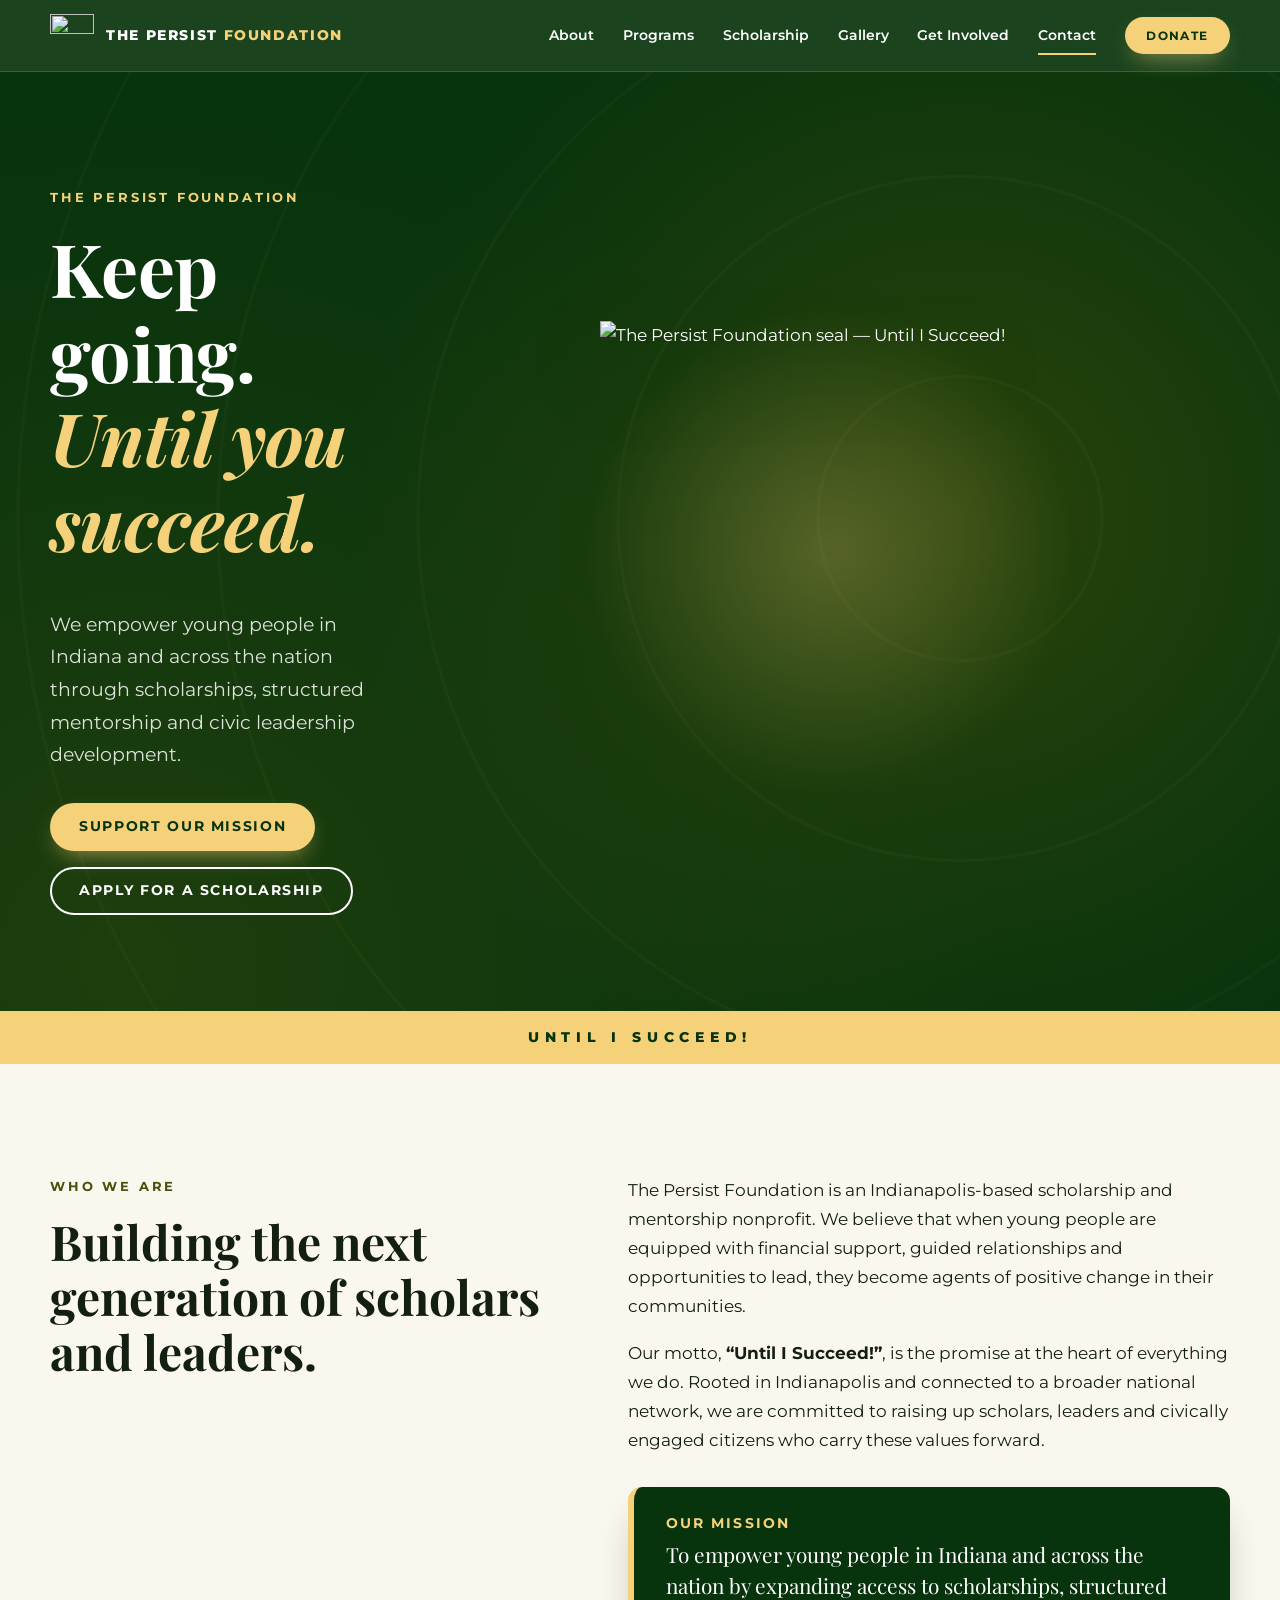
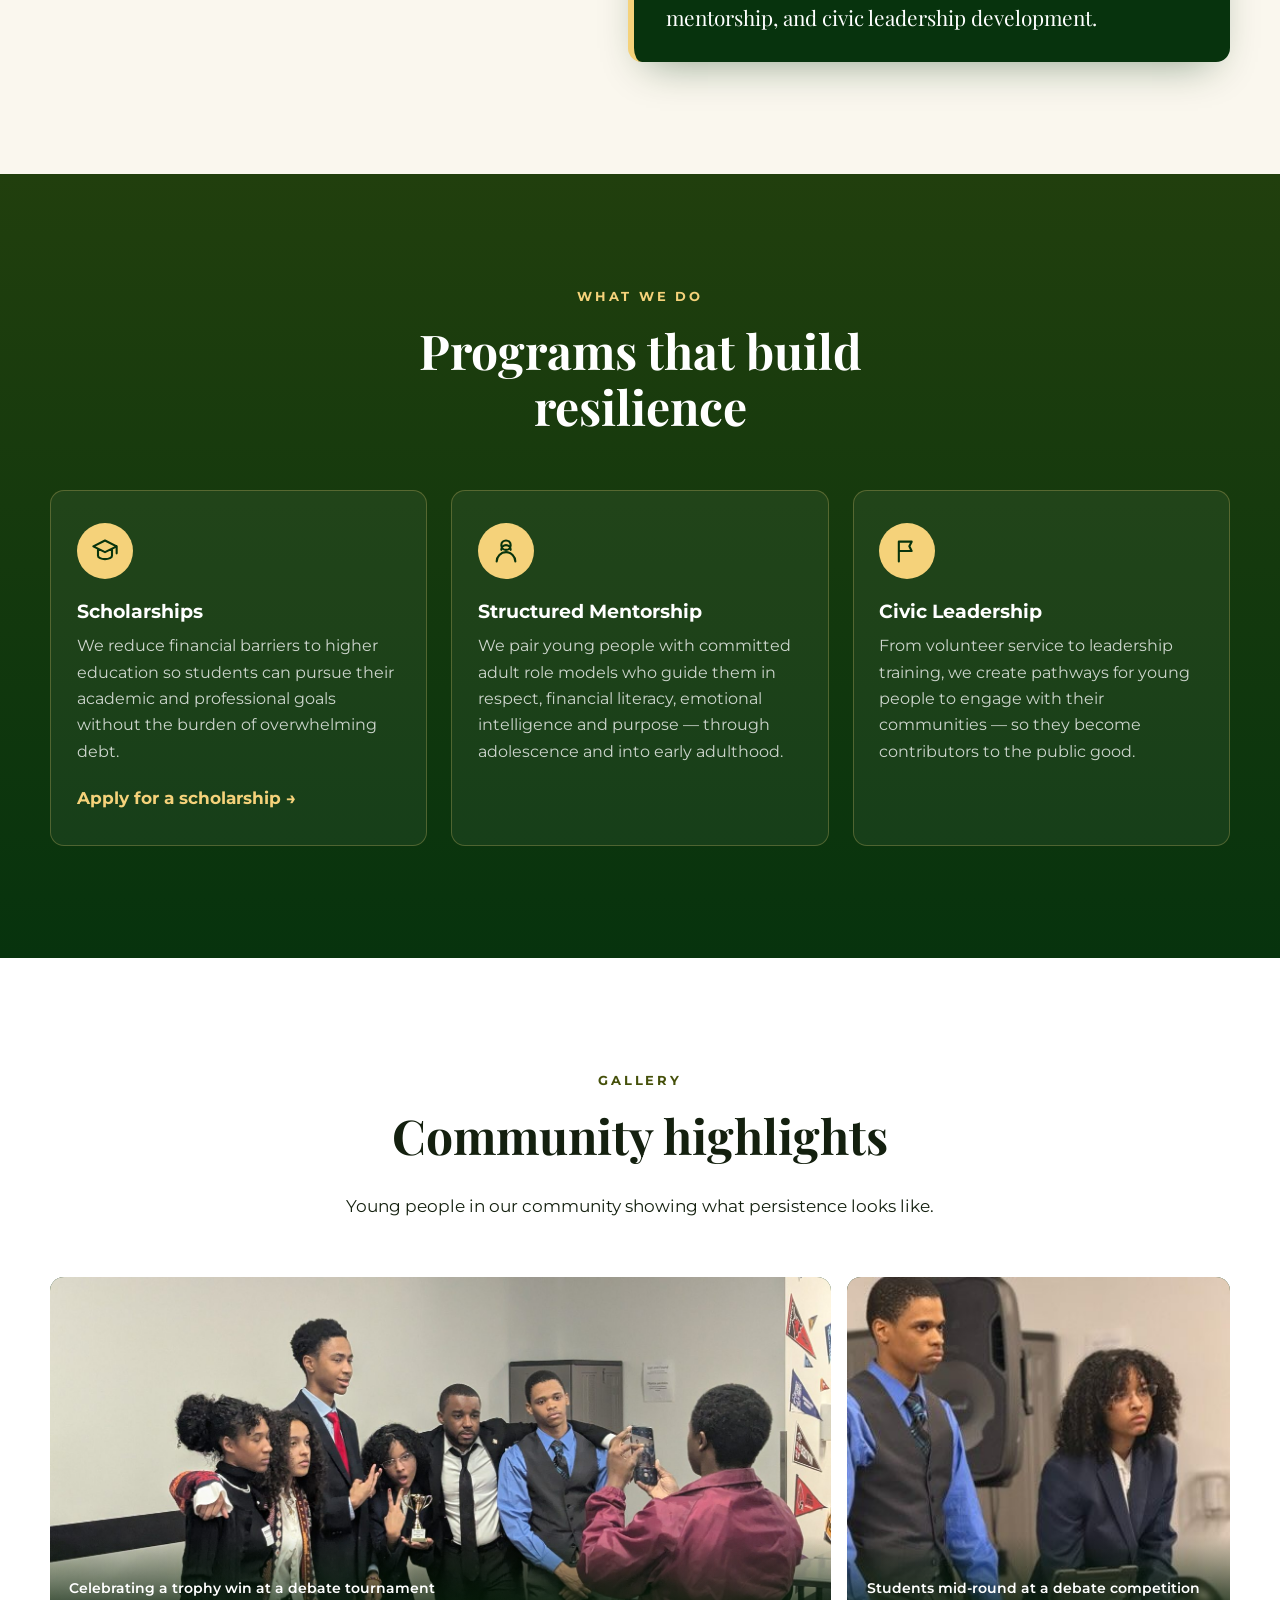
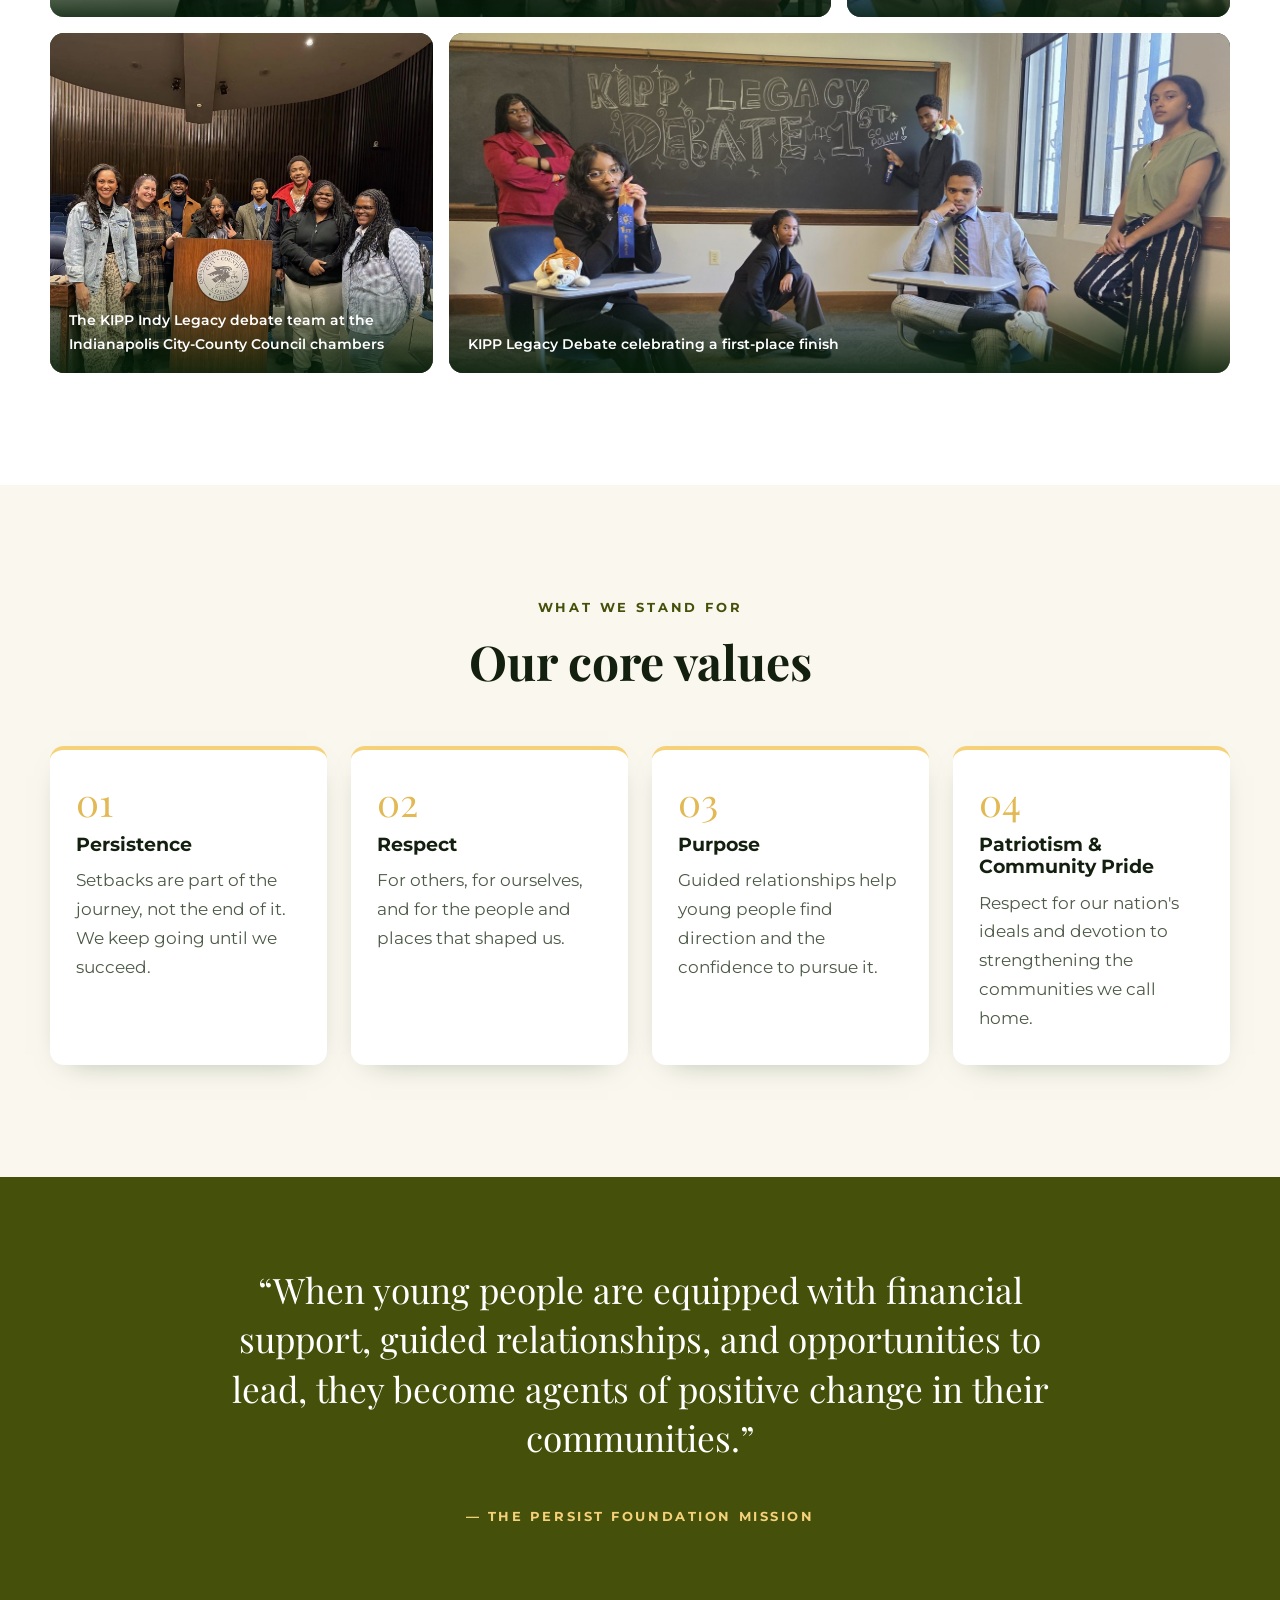
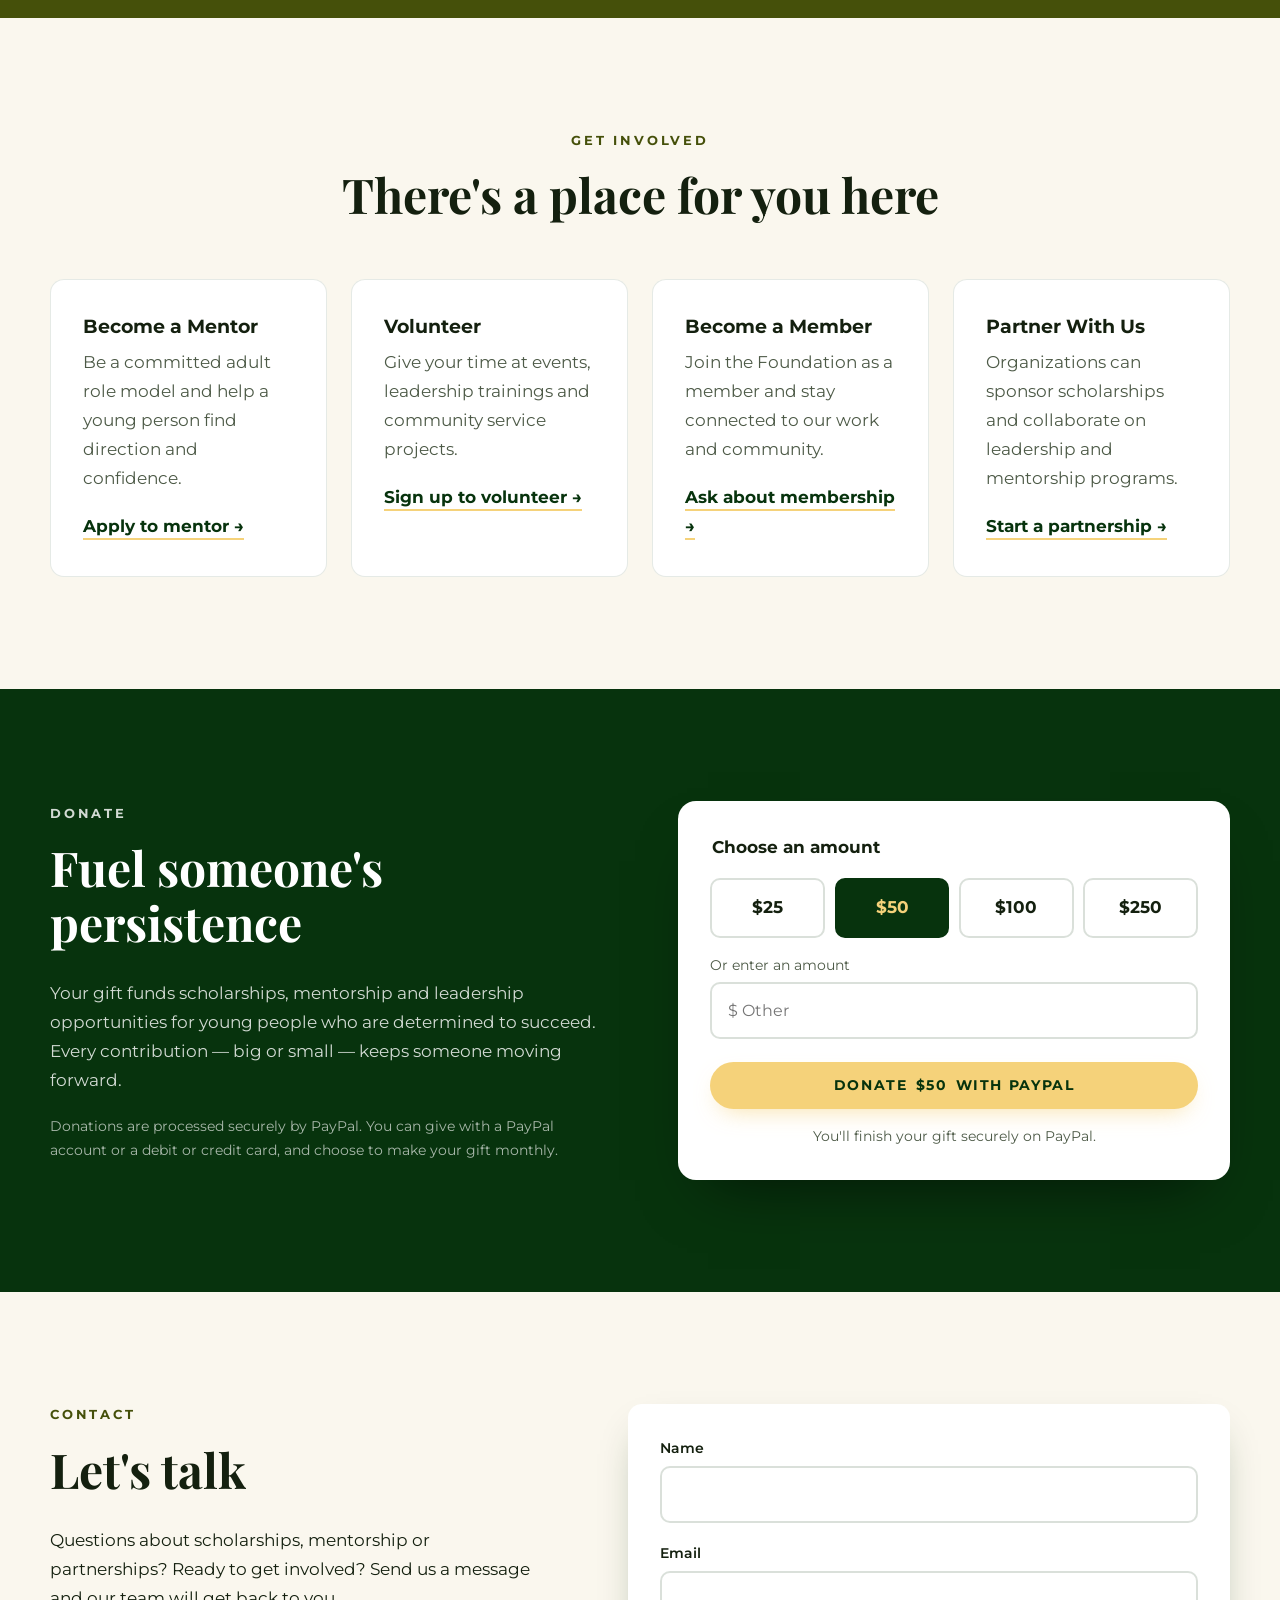
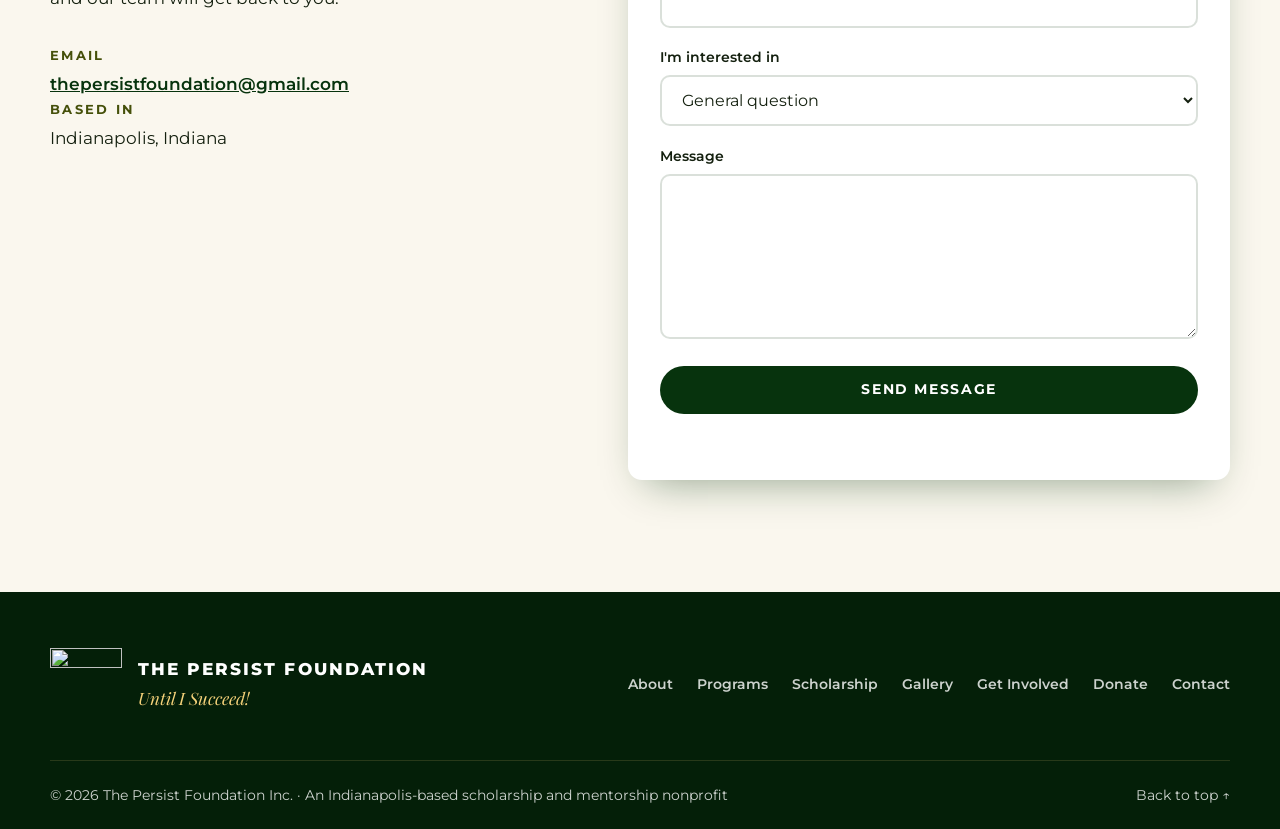
==== index.html @ cd16c0b4 "Add community photo gallery with lightbox Four debate team photos (resized, metadata stripped, Insta" ====
<!doctype html>
<html lang="en">
<head>
  <meta charset="utf-8">
  <meta name="viewport" content="width=device-width, initial-scale=1">
  <title>The Persist Foundation — Until I Succeed!</title>
  <meta name="description" content="The Persist Foundation is an Indianapolis-based nonprofit empowering young people in Indiana and across the nation through scholarships, structured mentorship and civic leadership development.">
  <meta name="theme-color" content="#07330d">

  <meta property="og:title" content="The Persist Foundation">
  <meta property="og:description" content="Until I Succeed! Scholarships, mentorship and civic leadership for young people in Indiana and across the nation.">
  <meta property="og:image" content="https://thepersistfoundation.github.io/assets/og-image.jpg">
  <meta property="og:url" content="https://thepersistfoundation.github.io/">
  <meta property="og:type" content="website">

  <link rel="icon" type="image/png" href="assets/favicon.png">
  <link rel="apple-touch-icon" href="assets/apple-touch-icon.png">

  <link rel="preconnect" href="https://fonts.googleapis.com">
  <link rel="preconnect" href="https://fonts.gstatic.com" crossorigin>
  <link href="https://fonts.googleapis.com/css2?family=Montserrat:wght@400;500;600;700;800&family=Playfair+Display:wght@600;700&display=swap" rel="stylesheet">
  <link rel="stylesheet" href="styles.css">
</head>
<body>
  <a class="skip-link" href="#main">Skip to content</a>

  <header class="site-header" id="top">
    <div class="container nav-wrap">
      <a class="brand" href="#top" aria-label="The Persist Foundation home">
        <img src="assets/tpf-seal.png" alt="" width="44" height="44">
        <span class="brand-text">The Persist <span>Foundation</span></span>
      </a>
      <button class="nav-toggle" aria-expanded="false" aria-controls="site-nav" aria-label="Open menu">
        <span></span><span></span><span></span>
      </button>
      <nav id="site-nav" class="site-nav" aria-label="Main">
        <a href="#about">About</a>
        <a href="#programs">Programs</a>
        <a href="scholarship.html">Scholarship</a>
        <a href="#gallery">Gallery</a>
        <a href="#involved">Get Involved</a>
        <a href="#contact">Contact</a>
        <a href="#donate" class="btn btn-gold btn-sm">Donate</a>
      </nav>
    </div>
  </header>

  <main id="main">
    <!-- HERO -->
    <section class="hero">
      <div class="hero-laurel" aria-hidden="true"></div>
      <div class="container hero-grid">
        <div class="hero-copy reveal">
          <p class="eyebrow">The Persist Foundation</p>
          <h1>Keep going.<br><em>Until you succeed.</em></h1>
          <p class="lead">We empower young people in Indiana and across the nation through scholarships, structured mentorship and civic leadership development.</p>
          <div class="hero-actions">
            <a href="#donate" class="btn btn-gold">Support Our Mission</a>
            <a href="scholarship.html" class="btn btn-outline">Apply for a Scholarship</a>
          </div>
        </div>
        <div class="hero-seal reveal">
          <img src="assets/tpf-seal.png" alt="The Persist Foundation seal — Until I Succeed!" width="800" height="800">
        </div>
      </div>
      <div class="motto-band">
        <p>Until I Succeed!</p>
      </div>
    </section>

    <!-- ABOUT -->
    <section id="about" class="section">
      <div class="container two-col">
        <div class="reveal">
          <p class="eyebrow dark">Who We Are</p>
          <h2>Building the next generation of scholars and leaders.</h2>
        </div>
        <div class="reveal">
          <p>The Persist Foundation is an Indianapolis-based scholarship and mentorship nonprofit. We believe that when young people are equipped with financial support, guided relationships and opportunities to lead, they become agents of positive change in their communities.</p>
          <p>Our motto, <strong>“Until I Succeed!”</strong>, is the promise at the heart of everything we do. Rooted in Indianapolis and connected to a broader national network, we are committed to raising up scholars, leaders and civically engaged citizens who carry these values forward.</p>
          <div class="mission-card">
            <h3>Our Mission</h3>
            <p>To empower young people in Indiana and across the nation by expanding access to scholarships, structured mentorship, and civic leadership development.</p>
          </div>
        </div>
      </div>
    </section>

    <!-- PROGRAMS -->
    <section id="programs" class="section section-green">
      <div class="container">
        <div class="section-head reveal">
          <p class="eyebrow">What We Do</p>
          <h2>Programs that build resilience</h2>
        </div>
        <div class="card-grid">
          <article class="card reveal">
            <div class="card-icon" aria-hidden="true">
              <svg viewBox="0 0 24 24"><path d="M2 8l10-5 10 5-10 5L2 8Zm4 2.5V16c0 1.7 2.7 3 6 3s6-1.3 6-3v-5.5M22 8v6"/></svg>
            </div>
            <h3>Scholarships</h3>
            <p>We reduce financial barriers to higher education so students can pursue their academic and professional goals without the burden of overwhelming debt.</p>
            <a href="scholarship.html" class="card-link">Apply for a scholarship →</a>
          </article>
          <article class="card reveal">
            <div class="card-icon" aria-hidden="true">
              <svg viewBox="0 0 24 24"><path d="M16 11a4 4 0 1 0-8 0M12 3a4 4 0 1 1 0 8 4 4 0 0 1 0-8Zm-8 18a8 8 0 0 1 16 0"/></svg>
            </div>
            <h3>Structured Mentorship</h3>
            <p>We pair young people with committed adult role models who guide them in respect, financial literacy, emotional intelligence and purpose — through adolescence and into early adulthood.</p>
          </article>
          <article class="card reveal">
            <div class="card-icon" aria-hidden="true">
              <svg viewBox="0 0 24 24"><path d="M5 21V4m0 0h11l-2 4 2 4H5"/></svg>
            </div>
            <h3>Civic Leadership</h3>
            <p>From volunteer service to leadership training, we create pathways for young people to engage with their communities — so they become contributors to the public good.</p>
          </article>
        </div>
      </div>
    </section>

    <!-- GALLERY -->
    <section id="gallery" class="section gallery-section">
      <div class="container">
        <div class="section-head reveal">
          <p class="eyebrow dark">Gallery</p>
          <h2>Community highlights</h2>
          <p>Young people in our community showing what persistence looks like.</p>
        </div>
        <div class="gallery">
          <figure class="g-item g-wide reveal">
            <button type="button" class="g-open" aria-label="Enlarge photo: Celebrating a trophy win at a debate tournament">
              <img src="assets/gallery/team-trophy.jpg" alt="Students in suits pose with a trophy while a classmate takes their photo" width="1600" height="901" loading="lazy">
            </button>
            <figcaption>Celebrating a trophy win at a debate tournament</figcaption>
          </figure>
          <figure class="g-item reveal">
            <button type="button" class="g-open" aria-label="Enlarge photo: Students mid-round at a debate competition">
              <img src="assets/gallery/debate-round.jpg" alt="Two students stand at a table with laptops, listening during a debate round" width="360" height="480" loading="lazy">
            </button>
            <figcaption>Students mid-round at a debate competition</figcaption>
          </figure>
          <figure class="g-item reveal">
            <button type="button" class="g-open" aria-label="Enlarge photo: The KIPP Indy Legacy debate team at the Indianapolis City-County Council chambers">
              <img src="assets/gallery/city-county-council.jpg" alt="Students and adults smile around the podium in the Indianapolis City-County Council chambers" width="1403" height="1600" loading="lazy">
            </button>
            <figcaption>The KIPP Indy Legacy debate team at the Indianapolis City-County Council chambers</figcaption>
          </figure>
          <figure class="g-item g-wide reveal">
            <button type="button" class="g-open" aria-label="Enlarge photo: KIPP Legacy Debate celebrating a first-place finish">
              <img src="assets/gallery/first-place.jpg" alt="Debate team members pose in a classroom with first-place ribbons in front of a chalkboard reading KIPP Legacy Debate 1st" width="1600" height="1200" loading="lazy">
            </button>
            <figcaption>KIPP Legacy Debate celebrating a first-place finish</figcaption>
          </figure>
        </div>
      </div>
    </section>

    <dialog class="lightbox" id="lightbox" aria-label="Photo viewer">
      <button type="button" class="lb-close" aria-label="Close">&times;</button>
      <button type="button" class="lb-nav lb-prev" aria-label="Previous photo">&#8249;</button>
      <figure>
        <img src="" alt="">
        <figcaption></figcaption>
      </figure>
      <button type="button" class="lb-nav lb-next" aria-label="Next photo">&#8250;</button>
    </dialog>

    <!-- VALUES -->
    <section id="values" class="section">
      <div class="container">
        <div class="section-head reveal">
          <p class="eyebrow dark">What We Stand For</p>
          <h2>Our core values</h2>
        </div>
        <ol class="values">
          <li class="reveal"><span class="num">01</span><h3>Persistence</h3><p>Setbacks are part of the journey, not the end of it. We keep going until we succeed.</p></li>
          <li class="reveal"><span class="num">02</span><h3>Respect</h3><p>For others, for ourselves, and for the people and places that shaped us.</p></li>
          <li class="reveal"><span class="num">03</span><h3>Purpose</h3><p>Guided relationships help young people find direction and the confidence to pursue it.</p></li>
          <li class="reveal"><span class="num">04</span><h3>Patriotism &amp; Community Pride</h3><p>Respect for our nation's ideals and devotion to strengthening the communities we call home.</p></li>
        </ol>
      </div>
    </section>

    <!-- QUOTE -->
    <section class="quote-band">
      <div class="container reveal">
        <blockquote>
          <p>“When young people are equipped with financial support, guided relationships, and opportunities to lead, they become agents of positive change in their communities.”</p>
          <cite>— The Persist Foundation Mission</cite>
        </blockquote>
      </div>
    </section>

    <!-- GET INVOLVED -->
    <section id="involved" class="section">
      <div class="container">
        <div class="section-head reveal">
          <p class="eyebrow dark">Get Involved</p>
          <h2>There's a place for you here</h2>
        </div>
        <div class="involve-grid">
          <div class="involve reveal">
            <h3>Become a Mentor</h3>
            <p>Be a committed adult role model and help a young person find direction and confidence.</p>
            <a href="#contact" data-interest="Mentoring" class="text-link">Apply to mentor →</a>
          </div>
          <div class="involve reveal">
            <h3>Volunteer</h3>
            <p>Give your time at events, leadership trainings and community service projects.</p>
            <a href="#contact" data-interest="Volunteering" class="text-link">Sign up to volunteer →</a>
          </div>
          <div class="involve reveal">
            <h3>Become a Member</h3>
            <p>Join the Foundation as a member and stay connected to our work and community.</p>
            <a href="#contact" data-interest="Membership" class="text-link">Ask about membership →</a>
          </div>
          <div class="involve reveal">
            <h3>Partner With Us</h3>
            <p>Organizations can sponsor scholarships and collaborate on leadership and mentorship programs.</p>
            <a href="#contact" data-interest="Partnership" class="text-link">Start a partnership →</a>
          </div>
        </div>
      </div>
    </section>

    <!-- DONATE -->
    <section id="donate" class="section donate">
      <div class="container donate-grid">
        <div class="reveal">
          <p class="eyebrow">Donate</p>
          <h2>Fuel someone's persistence</h2>
          <p>Your gift funds scholarships, mentorship and leadership opportunities for young people who are determined to succeed. Every contribution — big or small — keeps someone moving forward.</p>
          <p class="small">Donations are processed securely by PayPal. You can give with a PayPal account or a debit or credit card, and choose to make your gift monthly.</p>
        </div>
        <form class="donate-card reveal" id="donate-form" action="https://www.paypal.com/donate" method="post" target="_blank">
          <input type="hidden" name="business" value="thepersistfoundation@gmail.com">
          <input type="hidden" name="item_name" value="Donation to The Persist Foundation">
          <input type="hidden" name="currency_code" value="USD">
          <input type="hidden" name="no_recurring" value="0">
          <input type="hidden" name="amount" id="donate-amount" value="50">
          <fieldset>
            <legend>Choose an amount</legend>
            <div class="amounts">
              <label><input type="radio" name="preset" value="25"><span>$25</span></label>
              <label><input type="radio" name="preset" value="50" checked><span>$50</span></label>
              <label><input type="radio" name="preset" value="100"><span>$100</span></label>
              <label><input type="radio" name="preset" value="250"><span>$250</span></label>
            </div>
            <label class="custom-amount">
              <span>Or enter an amount</span>
              <input type="number" min="1" step="1" id="donate-other" placeholder="$ Other" inputmode="numeric">
            </label>
          </fieldset>
          <button type="submit" class="btn btn-gold btn-block">Donate <span id="donate-total">$50</span> with PayPal</button>
          <p class="form-note" id="donate-note" role="status">You'll finish your gift securely on PayPal.</p>
        </form>
      </div>
    </section>

    <!-- CONTACT -->
    <section id="contact" class="section">
      <div class="container two-col">
        <div class="reveal">
          <p class="eyebrow dark">Contact</p>
          <h2>Let's talk</h2>
          <p>Questions about scholarships, mentorship or partnerships? Ready to get involved? Send us a message and our team will get back to you.</p>
          <ul class="contact-list">
            <li><strong>Email</strong> <a href="mailto:thepersistfoundation@gmail.com">thepersistfoundation@gmail.com</a></li>
            <li><strong>Based in</strong> Indianapolis, Indiana</li>
          </ul>
        </div>
        <form class="contact-form reveal" id="contact-form" novalidate>
          <div class="field">
            <label for="name">Name</label>
            <input id="name" name="name" type="text" autocomplete="name" required>
          </div>
          <div class="field">
            <label for="email">Email</label>
            <input id="email" name="email" type="email" autocomplete="email" required>
          </div>
          <div class="field">
            <label for="interest">I'm interested in</label>
            <select id="interest" name="interest">
              <option>General question</option>
              <option>Scholarships</option>
              <option>Joining the mentorship program</option>
              <option>Mentoring</option>
              <option>Volunteering</option>
              <option>Membership</option>
              <option>Partnership</option>
            </select>
          </div>
          <div class="field">
            <label for="message">Message</label>
            <textarea id="message" name="message" rows="5" required></textarea>
          </div>
          <button type="submit" class="btn btn-green btn-block">Send Message</button>
          <p class="form-note" id="contact-note" role="status"></p>
        </form>
      </div>
    </section>
  </main>

  <footer class="site-footer">
    <div class="container footer-grid">
      <div class="footer-brand">
        <img src="assets/tpf-seal.png" alt="" width="72" height="72">
        <div>
          <p class="footer-name">The Persist Foundation</p>
          <p class="footer-motto">Until I Succeed!</p>
        </div>
      </div>
      <nav class="footer-nav" aria-label="Footer">
        <a href="#about">About</a>
        <a href="#programs">Programs</a>
        <a href="scholarship.html">Scholarship</a>
        <a href="#gallery">Gallery</a>
        <a href="#involved">Get Involved</a>
        <a href="#donate">Donate</a>
        <a href="#contact">Contact</a>
      </nav>
    </div>
    <div class="container footer-bottom">
      <p>&copy; <span id="year"></span> The Persist Foundation Inc. · An Indianapolis-based scholarship and mentorship nonprofit</p>
      <a href="#top">Back to top ↑</a>
    </div>
  </footer>

  <script src="script.js"></script>
</body>
</html>
---- styles.css ----
/* ==========================================================================
   The Persist Foundation — brand palette taken from the seal
   ========================================================================== */
:root {
  --green-900: #07330d;
  --green-800: #0c3f12;
  --green-700: #213f0d;
  --olive:     #45500a;
  --gold:      #f5d27a;
  --gold-600:  #e2b955;
  --white:     #ffffff;
  --cream:     #faf7ee;
  --silver:    #b8b8b8;
  --ink:       #14200f;
  --muted:     #4d5a47;

  --font-sans: "Montserrat", system-ui, -apple-system, "Segoe UI", sans-serif;
  --font-serif: "Playfair Display", Georgia, "Times New Roman", serif;

  --radius: 14px;
  --shadow: 0 18px 40px -18px rgba(7, 51, 13, .45);
  --header-h: 72px;
}

*, *::before, *::after { box-sizing: border-box; }

html { scroll-behavior: smooth; scroll-padding-top: var(--header-h); }

body {
  margin: 0;
  font-family: var(--font-sans);
  font-size: 1.0625rem;
  line-height: 1.7;
  color: var(--ink);
  background: var(--cream);
  -webkit-font-smoothing: antialiased;
}

img { max-width: 100%; height: auto; display: block; }
a { color: inherit; }

h1, h2, h3 { line-height: 1.15; margin: 0 0 .6em; }
h1, h2 { font-family: var(--font-serif); font-weight: 700; }
h1 { font-size: clamp(2.6rem, 6vw, 4.6rem); letter-spacing: -.01em; }
h2 { font-size: clamp(2rem, 4vw, 3rem); }
h3 { font-size: 1.2rem; font-weight: 700; }
p  { margin: 0 0 1.1em; }

.container { width: min(1180px, 100% - 2.5rem); margin-inline: auto; }

.skip-link {
  position: absolute; left: -999px; top: 0; z-index: 100;
  background: var(--gold); color: var(--green-900); padding: .6rem 1rem; font-weight: 700;
}
.skip-link:focus { left: 1rem; top: 1rem; }

:focus-visible { outline: 3px solid var(--gold); outline-offset: 3px; }

.eyebrow {
  font-size: .8rem; font-weight: 700; letter-spacing: .22em; text-transform: uppercase;
  color: var(--gold); margin-bottom: 1rem;
}
.eyebrow.dark { color: var(--olive); }

/* Buttons ---------------------------------------------------------------- */
.btn {
  display: inline-flex; align-items: center; justify-content: center; gap: .5rem;
  padding: .95rem 1.7rem; border-radius: 999px; border: 2px solid transparent;
  font: 700 .85rem/1 var(--font-sans); letter-spacing: .12em; text-transform: uppercase;
  text-decoration: none; cursor: pointer;
  transition: transform .2s ease, background-color .2s ease, color .2s ease, box-shadow .2s ease;
}
.btn:hover { transform: translateY(-2px); }
.btn-gold    { background: var(--gold); color: var(--green-900); box-shadow: 0 10px 24px -10px rgba(245, 210, 122, .7); }
.btn-gold:hover { background: var(--white); }
.btn-outline { border-color: var(--white); color: var(--white); }
.btn-outline:hover { background: var(--white); color: var(--green-900); }
.btn-green   { background: var(--green-900); color: var(--white); }
.btn-green:hover { background: var(--green-700); }
.btn-sm { padding: .65rem 1.2rem; font-size: .75rem; }
.btn-block { width: 100%; }

.text-link {
  font-weight: 700; color: var(--green-900); text-decoration: none;
  border-bottom: 2px solid var(--gold); padding-bottom: 2px;
}
.text-link:hover { color: var(--olive); }

/* Header ----------------------------------------------------------------- */
.site-header {
  position: sticky; top: 0; z-index: 50; height: var(--header-h);
  background: rgba(7, 51, 13, .92);
  backdrop-filter: blur(10px); -webkit-backdrop-filter: blur(10px);
  border-bottom: 1px solid rgba(245, 210, 122, .18);
}
.nav-wrap { height: 100%; display: flex; align-items: center; justify-content: space-between; }

.brand { display: flex; align-items: center; gap: .75rem; text-decoration: none; color: var(--white); }
.brand-text { font-weight: 800; letter-spacing: .12em; text-transform: uppercase; font-size: .85rem; }
.brand-text span { color: var(--gold); }

.site-nav { display: flex; align-items: center; gap: 1.8rem; }
.site-nav a:not(.btn) {
  color: var(--white); text-decoration: none; font-weight: 600; font-size: .9rem;
  position: relative; padding: .3rem 0;
}
.site-nav a:not(.btn)::after {
  content: ""; position: absolute; left: 0; bottom: -2px; height: 2px; width: 100%;
  background: var(--gold); transform: scaleX(0); transform-origin: left; transition: transform .25s ease;
}
.site-nav a:not(.btn):hover::after,
.site-nav a.active::after { transform: scaleX(1); }

.nav-toggle {
  display: none; background: none; border: 0; padding: .5rem; cursor: pointer;
  flex-direction: column; gap: 5px;
}
.nav-toggle span { display: block; width: 26px; height: 2px; background: var(--white); transition: transform .25s, opacity .25s; }
.nav-toggle[aria-expanded="true"] span:nth-child(1) { transform: translateY(7px) rotate(45deg); }
.nav-toggle[aria-expanded="true"] span:nth-child(2) { opacity: 0; }
.nav-toggle[aria-expanded="true"] span:nth-child(3) { transform: translateY(-7px) rotate(-45deg); }

/* Hero ------------------------------------------------------------------- */
.hero {
  position: relative; overflow: hidden; color: var(--white);
  background:
    radial-gradient(circle at 75% 45%, rgba(69, 80, 10, .55), transparent 55%),
    radial-gradient(circle at 10% 90%, rgba(33, 63, 13, .9), transparent 60%),
    var(--green-900);
}
.hero-laurel {
  position: absolute; inset: 0; pointer-events: none; opacity: .5;
  background:
    repeating-radial-gradient(circle at 75% 45%, transparent 0 140px, rgba(245, 210, 122, .06) 141px 143px, transparent 144px 200px);
}
.hero-grid {
  position: relative; display: grid; grid-template-columns: 1.1fr .9fr; gap: 3rem; align-items: center;
  padding-block: clamp(4rem, 9vw, 7.5rem) clamp(4rem, 8vw, 6rem);
}
.hero h1 em { font-style: italic; color: var(--gold); }
.lead { font-size: 1.2rem; max-width: 34rem; color: rgba(255, 255, 255, .85); }
.hero-actions { display: flex; flex-wrap: wrap; gap: 1rem; margin-top: 2rem; }

.hero-seal { justify-self: center; position: relative; width: min(100%, 460px); }
.hero-seal::before {
  content: ""; position: absolute; inset: -8%; border-radius: 50%;
  background: radial-gradient(circle, rgba(245, 210, 122, .25), transparent 65%);
  filter: blur(10px);
}
.hero-seal img { position: relative; filter: drop-shadow(0 30px 50px rgba(0, 0, 0, .45)); animation: float 7s ease-in-out infinite; }

@keyframes float { 0%, 100% { transform: translateY(0); } 50% { transform: translateY(-12px); } }

.motto-band {
  position: relative; background: var(--gold); color: var(--green-900); text-align: center;
  padding: .9rem 1rem;
}
.motto-band p {
  margin: 0; font-weight: 800; letter-spacing: .4em; text-transform: uppercase; font-size: .9rem;
}

/* Sections --------------------------------------------------------------- */
.section { padding-block: clamp(4.5rem, 9vw, 7rem); }
.section-head { text-align: center; max-width: 40rem; margin: 0 auto 3.5rem; }

.two-col { display: grid; grid-template-columns: 1fr 1.2fr; gap: clamp(2rem, 6vw, 5rem); align-items: start; }

.mission-card {
  margin-top: 2rem; padding: 1.8rem 2rem; border-radius: var(--radius);
  background: var(--green-900); color: var(--white);
  border-left: 6px solid var(--gold); box-shadow: var(--shadow);
}
.mission-card h3 { color: var(--gold); text-transform: uppercase; letter-spacing: .15em; font-size: .85rem; }
.mission-card p { margin: 0; font-family: var(--font-serif); font-size: 1.3rem; line-height: 1.5; }

.section-green {
  background: linear-gradient(180deg, var(--green-700), var(--green-900));
  color: var(--white);
}

.card-grid { display: grid; grid-template-columns: repeat(3, 1fr); gap: 1.5rem; }
.card {
  padding: 2rem 1.6rem; border-radius: var(--radius);
  background: rgba(255, 255, 255, .05); border: 1px solid rgba(245, 210, 122, .25);
  transition: transform .25s ease, background-color .25s ease, border-color .25s ease;
}
.card:hover { transform: translateY(-6px); background: rgba(255, 255, 255, .09); border-color: var(--gold); }
.card p { color: rgba(255, 255, 255, .78); margin: 0; font-size: .97rem; }
.card-icon {
  width: 56px; height: 56px; border-radius: 50%; display: grid; place-items: center;
  background: var(--gold); margin-bottom: 1.3rem;
}
.card-icon svg { width: 28px; height: 28px; fill: none; stroke: var(--green-900); stroke-width: 1.8; stroke-linecap: round; stroke-linejoin: round; }

.values { list-style: none; padding: 0; margin: 0; display: grid; grid-template-columns: repeat(4, 1fr); gap: 1.5rem; }
.values li {
  background: var(--white); padding: 2rem 1.6rem; border-radius: var(--radius);
  box-shadow: 0 10px 30px -20px rgba(7, 51, 13, .5); border-top: 4px solid var(--gold);
}
.values .num { font-family: var(--font-serif); font-size: 2.4rem; color: var(--gold-600); display: block; line-height: 1; margin-bottom: .8rem; }
.values p { color: var(--muted); margin: 0; }

.quote-band {
  background: var(--olive); color: var(--white); text-align: center;
  padding-block: clamp(3.5rem, 7vw, 5.5rem);
}
.quote-band blockquote { margin: 0 auto; max-width: 52rem; }
.quote-band p { font-family: var(--font-serif); font-size: clamp(1.5rem, 3vw, 2.2rem); line-height: 1.4; }
.quote-band cite { font-style: normal; letter-spacing: .2em; text-transform: uppercase; font-size: .8rem; color: var(--gold); font-weight: 700; }

.involve-grid { display: grid; grid-template-columns: repeat(4, 1fr); gap: 1.5rem; }
.involve {
  padding: 2.2rem 2rem; border-radius: var(--radius); background: var(--white);
  border: 1px solid rgba(7, 51, 13, .1);
  transition: box-shadow .25s ease, transform .25s ease;
}
.involve:hover { box-shadow: var(--shadow); transform: translateY(-4px); }
.involve p { color: var(--muted); }

/* Donate ----------------------------------------------------------------- */
.donate { background: var(--green-900); color: var(--white); position: relative; overflow: hidden; }
.donate::after {
  content: ""; position: absolute; right: -180px; top: 50%; translate: 0 -50%;
  width: 520px; height: 520px; background: url("assets/tpf-seal.png") center / contain no-repeat;
  opacity: .06; pointer-events: none;
}
.donate-grid { position: relative; z-index: 1; display: grid; grid-template-columns: 1fr 1fr; gap: clamp(2rem, 6vw, 5rem); align-items: center; }
.donate-grid > div p { color: rgba(255, 255, 255, .82); }
.donate-grid > div p.small { font-size: .9rem; color: rgba(255, 255, 255, .65); }

.donate-card {
  background: var(--white); color: var(--ink); border-radius: calc(var(--radius) + 4px);
  padding: 2rem; box-shadow: 0 30px 60px -30px rgba(0, 0, 0, .6);
}
.donate-card fieldset { border: 0; padding: 0; margin: 0 0 1.4rem; }
.donate-card legend { font-weight: 700; margin-bottom: 1rem; }
.amounts { display: grid; grid-template-columns: repeat(4, 1fr); gap: .6rem; }
.amounts label { cursor: pointer; }
.amounts input { position: absolute; opacity: 0; pointer-events: none; }
.amounts span {
  display: block; text-align: center; padding: .85rem 0; border-radius: 10px;
  border: 2px solid rgba(7, 51, 13, .15); font-weight: 700; transition: all .2s ease;
}
.amounts input:checked + span { background: var(--green-900); color: var(--gold); border-color: var(--green-900); }
.amounts input:focus-visible + span { outline: 3px solid var(--gold); outline-offset: 2px; }
.custom-amount { display: block; margin-top: 1rem; }
.custom-amount span { display: block; font-size: .85rem; color: var(--muted); margin-bottom: .35rem; }

/* Forms ------------------------------------------------------------------ */
input[type="text"], input[type="email"], input[type="number"], select, textarea {
  width: 100%; font: inherit; font-size: 1rem; color: var(--ink);
  padding: .8rem 1rem; border-radius: 10px; border: 2px solid rgba(7, 51, 13, .15); background: var(--white);
  transition: border-color .2s ease;
}
input:focus, select:focus, textarea:focus { outline: none; border-color: var(--gold-600); }
textarea { resize: vertical; }

.contact-form { background: var(--white); padding: 2rem; border-radius: var(--radius); box-shadow: var(--shadow); }
.field { margin-bottom: 1.1rem; }
.field label { display: block; font-weight: 600; font-size: .9rem; margin-bottom: .35rem; }
.field.invalid input, .field.invalid textarea { border-color: #b3261e; }

.form-note { font-size: .9rem; margin: .9rem 0 0; color: var(--muted); text-align: center; min-height: 1.4em; }
.form-note.success { color: var(--green-700); font-weight: 600; }
.form-note.error { color: #b3261e; }

.contact-list { list-style: none; padding: 0; margin: 2rem 0 0; }
.contact-list li { display: flex; flex-direction: column; gap: .2rem; }
.contact-list strong { font-size: .8rem; letter-spacing: .18em; text-transform: uppercase; color: var(--olive); }
.contact-list a { font-weight: 600; color: var(--green-900); word-break: break-word; }

/* Gallery ---------------------------------------------------------------- */
.gallery-section { background: var(--white); }
.gallery { display: grid; grid-template-columns: repeat(3, 1fr); grid-auto-rows: 340px; gap: 1rem; }
.g-item { margin: 0; position: relative; border-radius: var(--radius); overflow: hidden; background: var(--green-900); }
.g-wide { grid-column: span 2; }
.g-open { display: block; width: 100%; height: 100%; padding: 0; border: 0; cursor: zoom-in; background: none; }
.g-open img { width: 100%; height: 100%; object-fit: cover; object-position: center 30%; transition: transform .5s ease; }
.g-item:hover img { transform: scale(1.04); }
.g-item figcaption {
  position: absolute; left: 0; right: 0; bottom: 0; pointer-events: none;
  padding: 2.5rem 1.2rem 1rem; color: var(--white); font-size: .9rem; font-weight: 600;
  background: linear-gradient(transparent, rgba(4, 31, 8, .85));
}

.lightbox {
  border: 0; padding: 0; max-width: 100vw; max-height: 100vh; width: 100vw; height: 100vh;
  background: rgba(4, 20, 6, .94); color: var(--white);
}
.lightbox[open] { display: flex; align-items: center; justify-content: center; }
.lightbox::backdrop { background: rgba(0, 0, 0, .6); }
.lightbox figure { margin: 0; max-width: min(1200px, 100vw - 8rem); text-align: center; }
.lightbox img { max-width: 100%; max-height: calc(100vh - 8rem); margin: 0 auto; border-radius: 8px; }
.lightbox figcaption { margin-top: .9rem; font-weight: 600; }
.lb-close, .lb-nav {
  position: absolute; border: 0; cursor: pointer; color: var(--white); background: rgba(255, 255, 255, .1);
  border-radius: 50%; width: 3rem; height: 3rem; font-size: 2rem; line-height: 1; display: grid; place-items: center;
}
.lb-close:hover, .lb-nav:hover { background: var(--gold); color: var(--green-900); }
.lb-close { top: 1rem; right: 1rem; }
.lb-prev { left: 1rem; top: 50%; translate: 0 -50%; }
.lb-next { right: 1rem; top: 50%; translate: 0 -50%; }

/* Scholarship page ------------------------------------------------------ */
.page-hero {
  color: var(--white); padding-block: clamp(3.5rem, 8vw, 6rem);
  background:
    radial-gradient(circle at 85% 30%, rgba(69, 80, 10, .55), transparent 55%),
    var(--green-900);
  border-bottom: 6px solid var(--gold);
}
.page-hero h1 { font-size: clamp(2.2rem, 5vw, 3.6rem); max-width: 22ch; }
.page-hero.thanks { text-align: center; min-height: 60vh; display: grid; align-items: center; }
.page-hero.thanks h1, .page-hero.thanks .lead { margin-inline: auto; }
.page-hero.thanks .hero-actions { justify-content: center; }
.thanks-seal { margin: 0 auto 1.5rem; width: 140px; }

.card-link { display: inline-block; margin-top: 1.2rem; color: var(--gold); font-weight: 700; text-decoration: none; }
.card-link:hover { color: var(--white); }

.checklist { list-style: none; padding: 0; margin: 1.5rem 0 0; }
.checklist li { position: relative; padding-left: 2rem; margin-bottom: .8rem; }
.checklist li::before {
  content: "✓"; position: absolute; left: 0; top: .1rem; width: 1.4rem; height: 1.4rem; border-radius: 50%;
  display: grid; place-items: center; font-size: .8rem; font-weight: 800;
  background: var(--gold); color: var(--green-900);
}

.details-card {
  background: var(--green-900); color: var(--white); border-radius: var(--radius);
  padding: 2rem; box-shadow: var(--shadow); border-top: 6px solid var(--gold);
}
.details-card h3 { color: var(--gold); text-transform: uppercase; letter-spacing: .15em; font-size: .85rem; }
.details-card dl { margin: 0 0 1.2rem; }
.details-card dl div { display: flex; justify-content: space-between; gap: 1rem; padding: .8rem 0; border-bottom: 1px solid rgba(255, 255, 255, .12); }
.details-card dt { color: rgba(255, 255, 255, .75); }
.details-card dd { margin: 0; font-weight: 700; text-align: right; }
.details-card .small-note { color: rgba(255, 255, 255, .75); text-align: left; }
.details-card a { color: var(--gold); }

.small-note { font-size: .9rem; color: var(--muted); }
.section-tint { background: #f1ede0; }
.container.narrow { width: min(820px, 100% - 2.5rem); }

.app-form { background: var(--white); border-radius: var(--radius); box-shadow: var(--shadow); padding: clamp(1.4rem, 4vw, 2.5rem); }
.app-form fieldset { border: 0; padding: 0; margin: 0 0 2rem; }
.app-form legend {
  display: flex; align-items: center; gap: .7rem; width: 100%;
  font-family: var(--font-serif); font-size: 1.4rem; font-weight: 700; color: var(--green-900);
  padding-bottom: .6rem; margin-bottom: 1.2rem; border-bottom: 2px solid rgba(7, 51, 13, .08);
}
.app-form legend span {
  display: grid; place-items: center; width: 2rem; height: 2rem; border-radius: 50%;
  background: var(--gold); font: 800 .9rem/1 var(--font-sans);
}
.award-pill {
  display: inline-block; margin: .5rem 0 0; padding: .6rem 1.1rem; border-radius: 999px;
  background: rgba(245, 210, 122, .14); border: 1px solid rgba(245, 210, 122, .5); color: var(--white); font-size: .95rem;
}
.award-pill strong { color: var(--gold); }
.dd-note { font-weight: 500; font-size: .8rem; color: rgba(255, 255, 255, .7); }
.app-status {
  text-align: center; background: var(--white); border-radius: var(--radius); box-shadow: var(--shadow);
  padding: clamp(2rem, 5vw, 3rem); border-top: 6px solid var(--gold);
}
.app-status img { margin: 0 auto 1rem; }
.app-status h3 { font-family: var(--font-serif); font-size: 1.6rem; color: var(--green-900); }
.app-status p { color: var(--muted); max-width: 34rem; margin-inline: auto; }
.field-row { display: grid; grid-template-columns: 1fr 1fr; gap: 0 1.2rem; }
.app-form .label { display: block; font-weight: 600; font-size: .9rem; margin-bottom: .35rem; }
.req { color: #b3261e; }
.opt { color: var(--muted); font-weight: 400; }
.choice-row { display: flex; gap: 1.5rem; }
.choice { display: flex; align-items: flex-start; gap: .6rem; cursor: pointer; }
.choice input { margin-top: .35rem; accent-color: var(--green-900); width: 1.05rem; height: 1.05rem; flex: none; }
.choice.block { margin-bottom: 1rem; }
.guardian { background: var(--cream); border-radius: 10px; padding: 1rem 1.2rem .2rem; margin-bottom: 1.1rem; }
.guardian .small-note { margin-top: 0; }
.word-count { font-size: .85rem; color: var(--muted); margin: .4rem 0 0; text-align: right; }
.word-count.bad { color: #b3261e; }
.hp { position: absolute; left: -9999px; width: 1px; height: 1px; opacity: 0; }
.field.invalid input, .field.invalid textarea, .field.invalid select { border-color: #b3261e; }

/* Footer ----------------------------------------------------------------- */
.site-footer { background: #041f08; color: rgba(255, 255, 255, .8); padding-top: 3.5rem; }
.footer-grid { display: flex; flex-wrap: wrap; justify-content: space-between; align-items: center; gap: 2rem; padding-bottom: 2.5rem; }
.footer-brand { display: flex; align-items: center; gap: 1rem; }
.footer-name { margin: 0; font-weight: 800; letter-spacing: .12em; text-transform: uppercase; color: var(--white); }
.footer-motto { margin: 0; color: var(--gold); font-family: var(--font-serif); font-style: italic; }
.footer-nav { display: flex; flex-wrap: wrap; gap: 1.5rem; }
.footer-nav a { text-decoration: none; font-weight: 600; font-size: .9rem; }
.footer-nav a:hover { color: var(--gold); }
.footer-bottom {
  display: flex; flex-wrap: wrap; justify-content: space-between; gap: 1rem;
  border-top: 1px solid rgba(245, 210, 122, .15); padding-block: 1.4rem; font-size: .85rem;
}
.footer-bottom p { margin: 0; }
.footer-bottom a { text-decoration: none; }
.footer-bottom a:hover { color: var(--gold); }

/* Reveal on scroll ------------------------------------------------------- */
.js .reveal { opacity: 0; transform: translateY(24px); transition: opacity .7s ease, transform .7s ease; }
.js .reveal.visible { opacity: 1; transform: none; }

/* Responsive ------------------------------------------------------------- */
@media (max-width: 1024px) {
  .values, .involve-grid { grid-template-columns: repeat(2, 1fr); }
}

@media (max-width: 860px) {
  .nav-toggle { display: flex; }
  .site-nav {
    position: fixed; top: var(--header-h); left: 0; right: 0;
    flex-direction: column; align-items: stretch; gap: 0;
    background: var(--green-900); padding: 1rem 1.25rem 1.5rem;
    border-bottom: 1px solid rgba(245, 210, 122, .25);
    transform: translateY(-120%); visibility: hidden; transition: transform .3s ease, visibility .3s;
  }
  .site-nav.open { transform: none; visibility: visible; }
  .site-nav a:not(.btn) { padding: .9rem 0; border-bottom: 1px solid rgba(255, 255, 255, .08); }
  .site-nav a:not(.btn)::after { display: none; }
  .site-nav .btn { margin-top: 1rem; }

  .hero-grid, .two-col, .donate-grid { grid-template-columns: 1fr; }
  .hero-grid { text-align: center; }
  .hero-seal { order: -1; width: min(70%, 320px); }
  .lead { margin-inline: auto; }
  .hero-actions { justify-content: center; }
  .card-grid { grid-template-columns: 1fr; }
  .field-row { grid-template-columns: 1fr; }
  .gallery { grid-template-columns: 1fr; grid-auto-rows: auto; }
  .g-wide { grid-column: auto; }
  .g-open img { height: auto; aspect-ratio: 4 / 3; }
  .lightbox figure { max-width: calc(100vw - 2rem); }
  .lb-nav { top: auto; bottom: 1rem; translate: none; }
}

@media (max-width: 560px) {
  .values, .involve-grid { grid-template-columns: 1fr; }
  .brand-text { font-size: .75rem; }
  .motto-band p { letter-spacing: .25em; font-size: .8rem; }
  .amounts { grid-template-columns: repeat(2, 1fr); }
}

@media (prefers-reduced-motion: reduce) {
  html { scroll-behavior: auto; }
  *, *::before, *::after { animation: none !important; transition: none !important; }
  .js .reveal { opacity: 1; transform: none; }
}
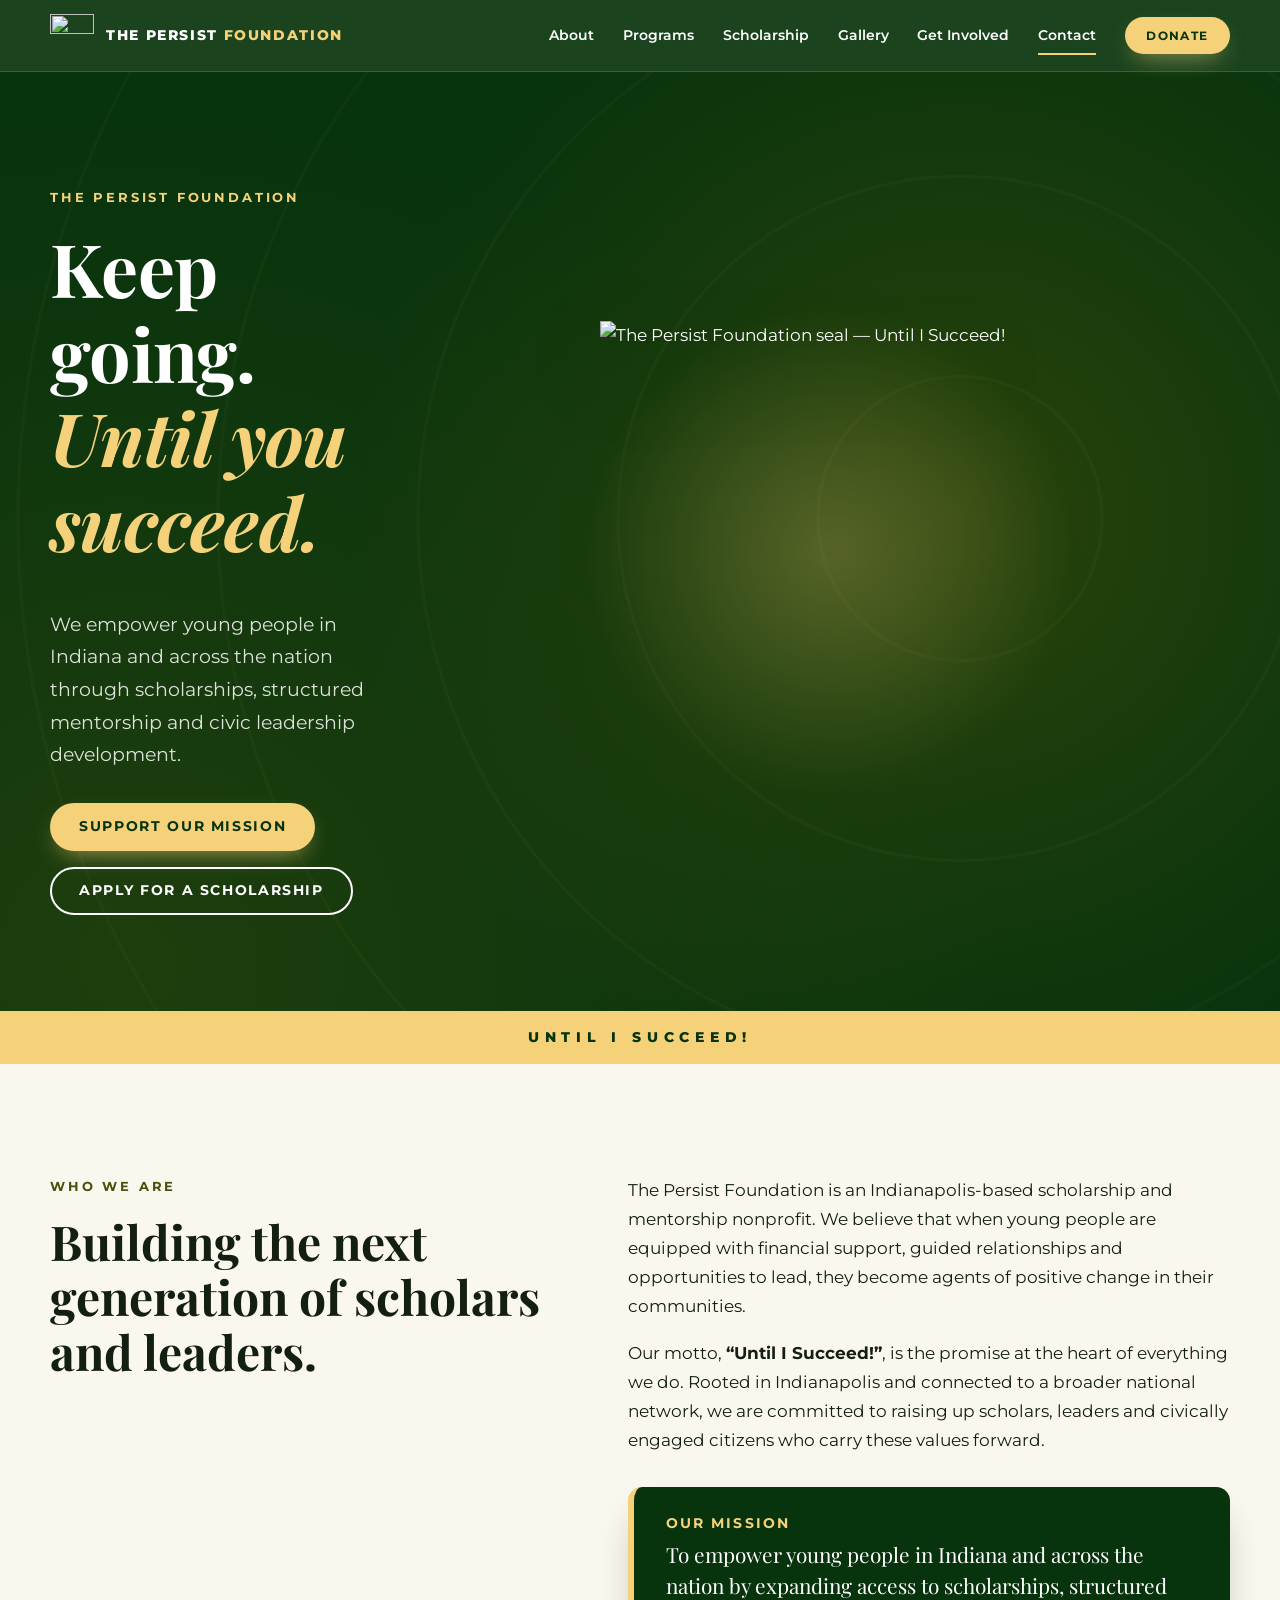
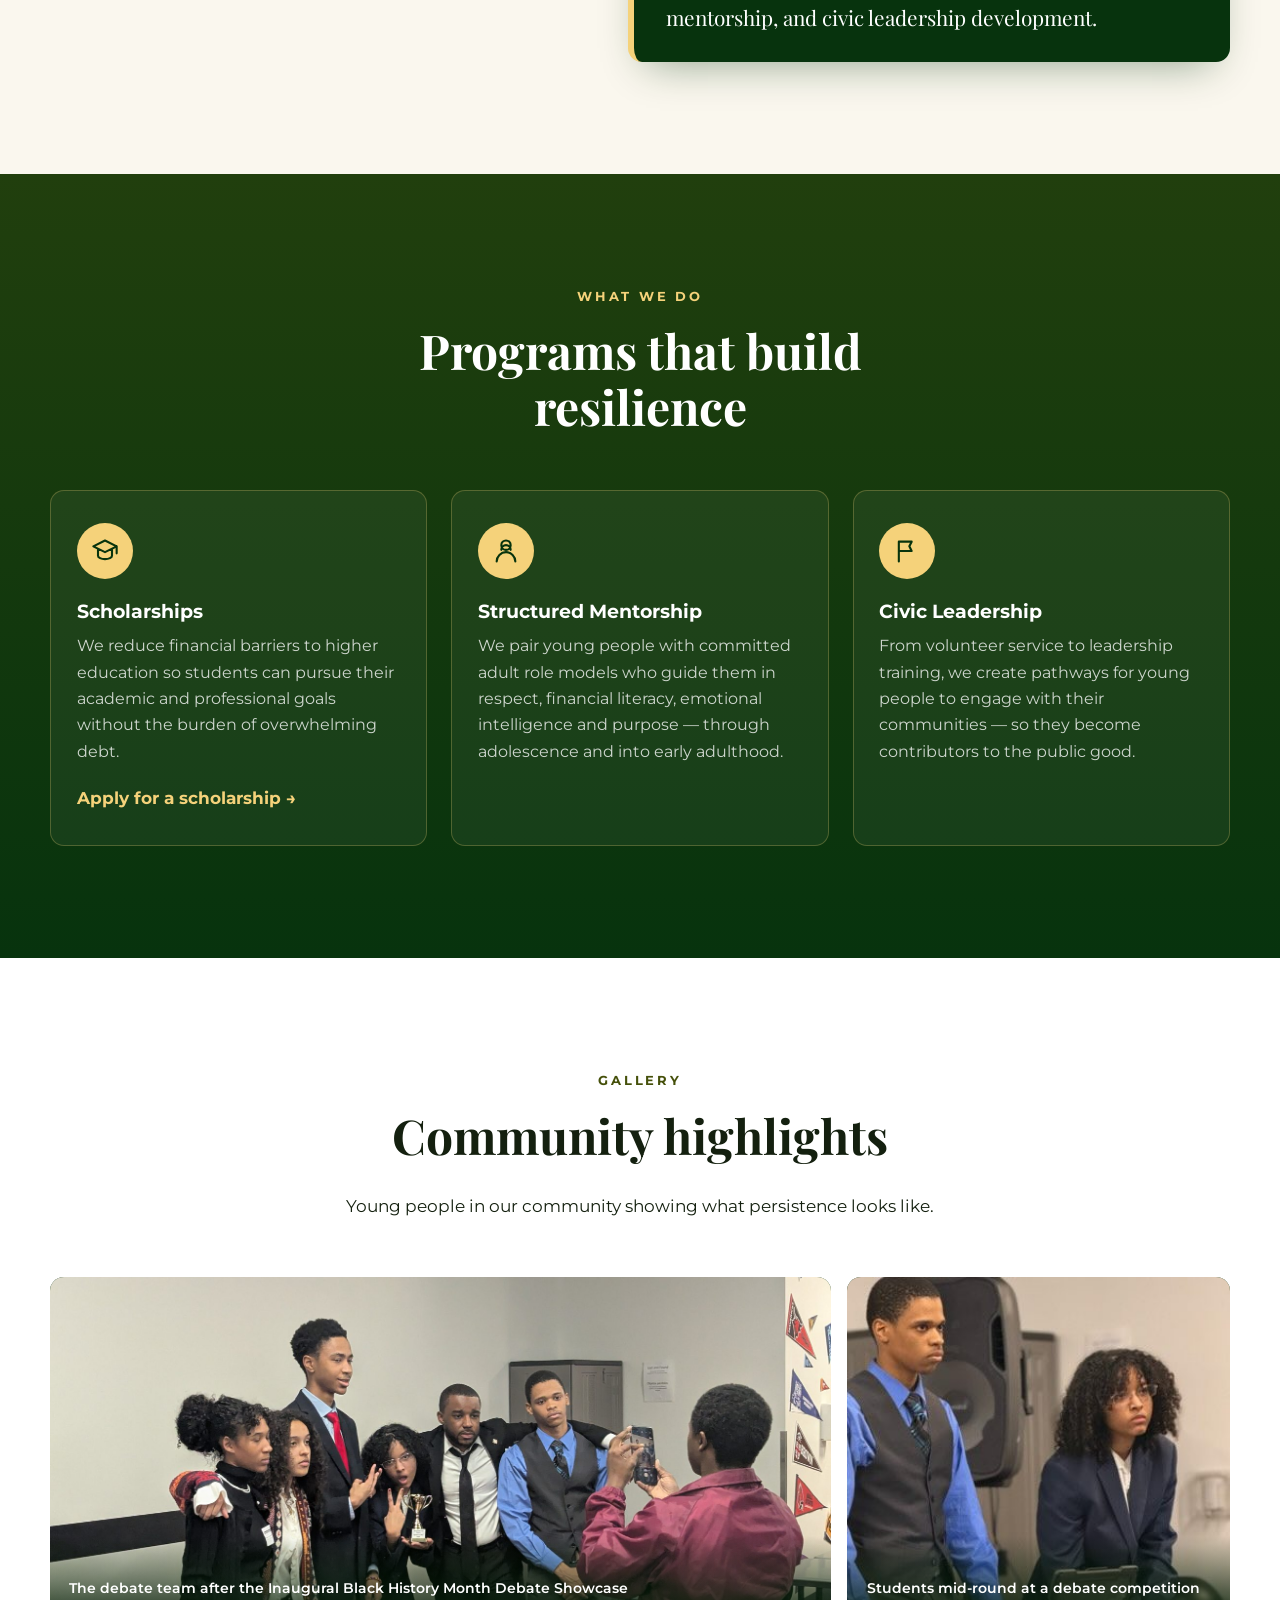
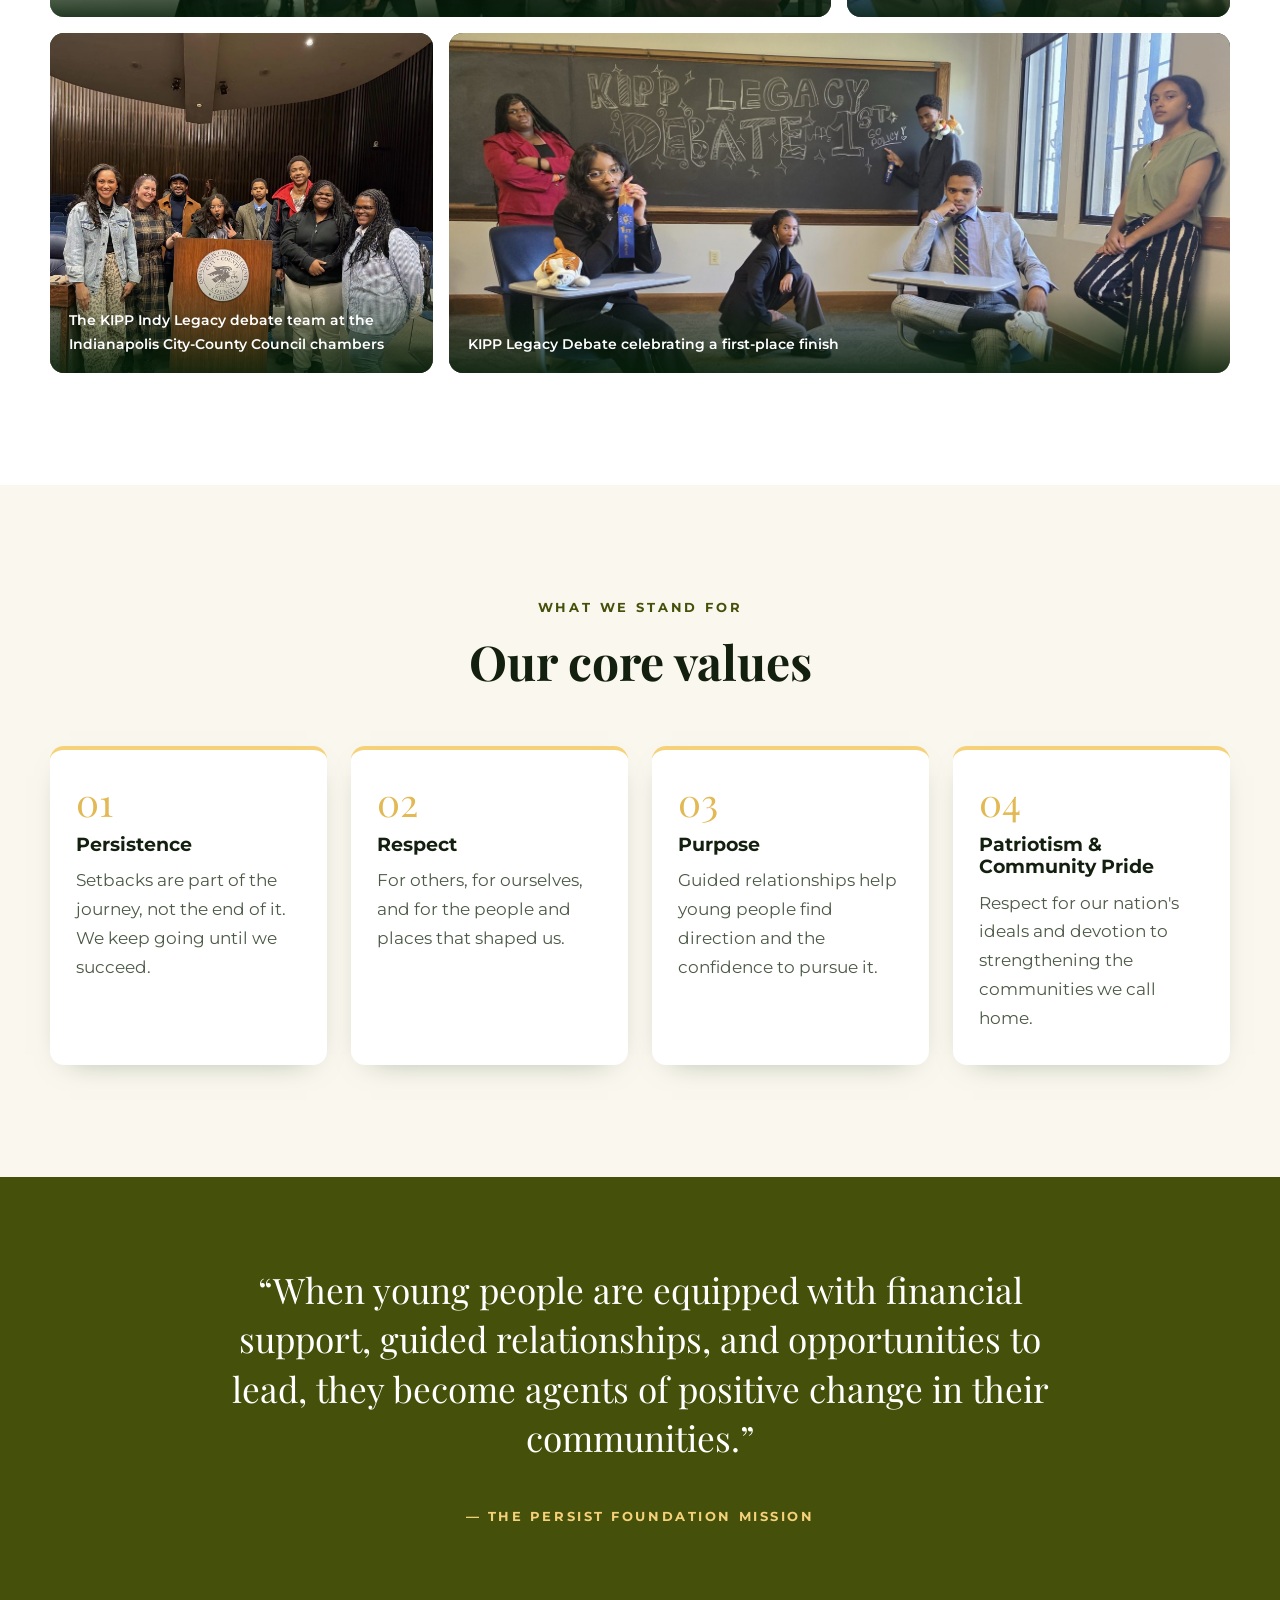
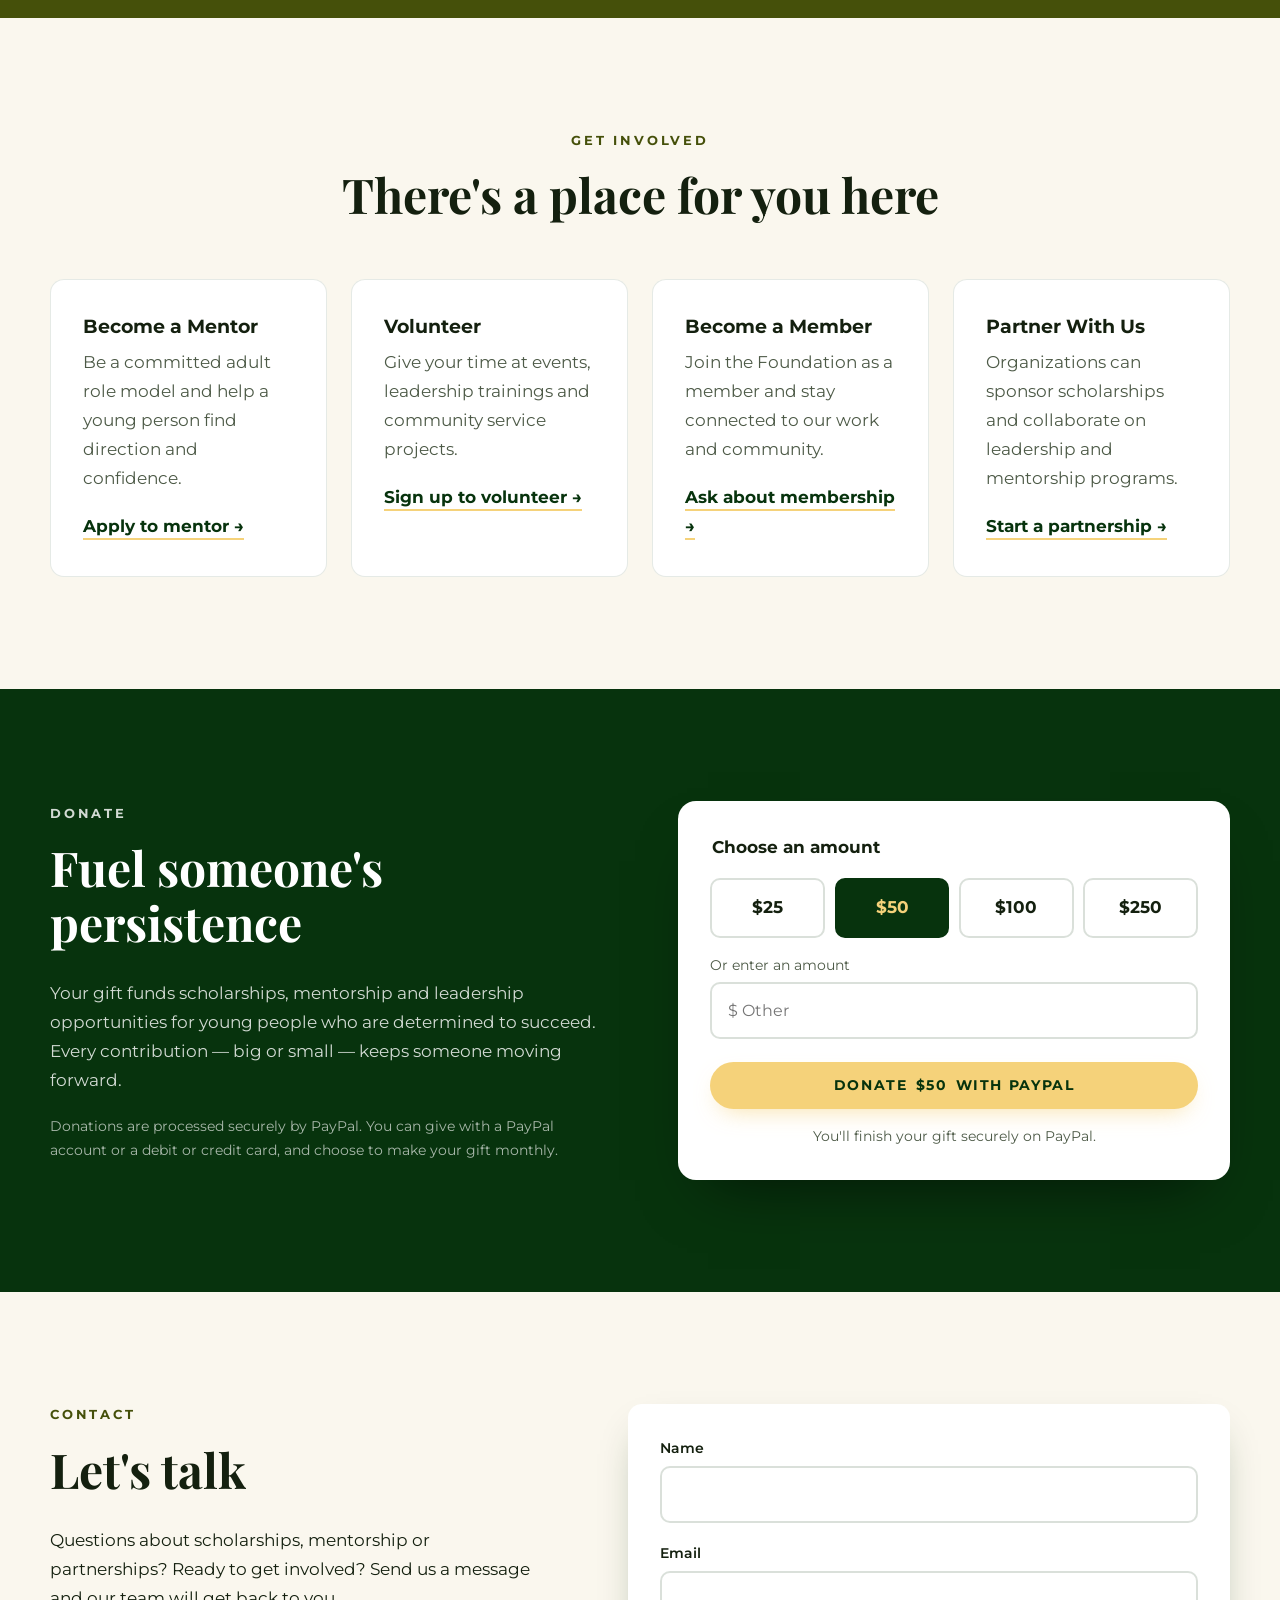
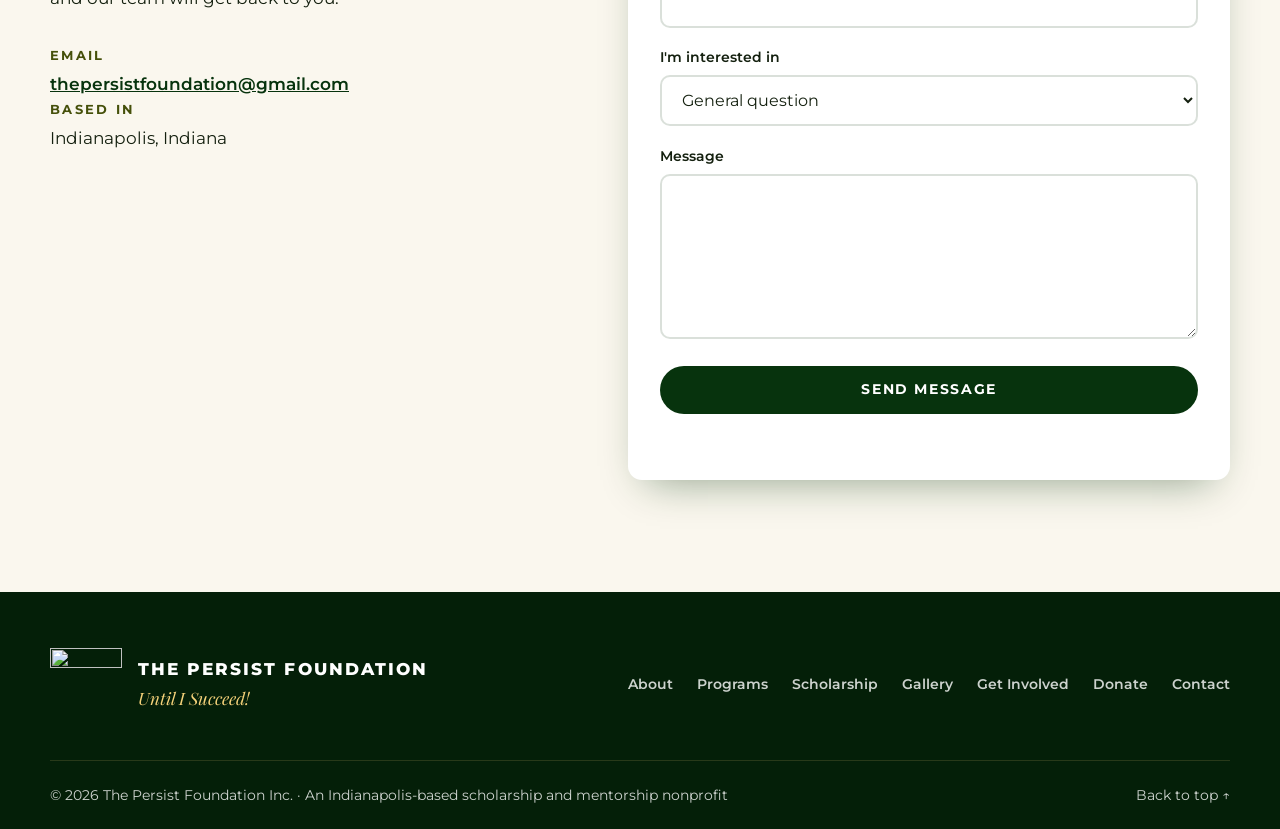
==== commit da0e8878: "Update gallery caption for the Black History Month Debate Showcase photo Co-Authored-By: Claude Opus" ====
--- a/index.html
+++ b/index.html
@@ -130,10 +130,10 @@
         </div>
         <div class="gallery">
           <figure class="g-item g-wide reveal">
-            <button type="button" class="g-open" aria-label="Enlarge photo: Celebrating a trophy win at a debate tournament">
+            <button type="button" class="g-open" aria-label="Enlarge photo: The debate team after the Inaugural Black History Month Debate Showcase">
               <img src="assets/gallery/team-trophy.jpg" alt="Students in suits pose with a trophy while a classmate takes their photo" width="1600" height="901" loading="lazy">
             </button>
-            <figcaption>Celebrating a trophy win at a debate tournament</figcaption>
+            <figcaption>The debate team after the Inaugural Black History Month Debate Showcase</figcaption>
           </figure>
           <figure class="g-item reveal">
             <button type="button" class="g-open" aria-label="Enlarge photo: Students mid-round at a debate competition">
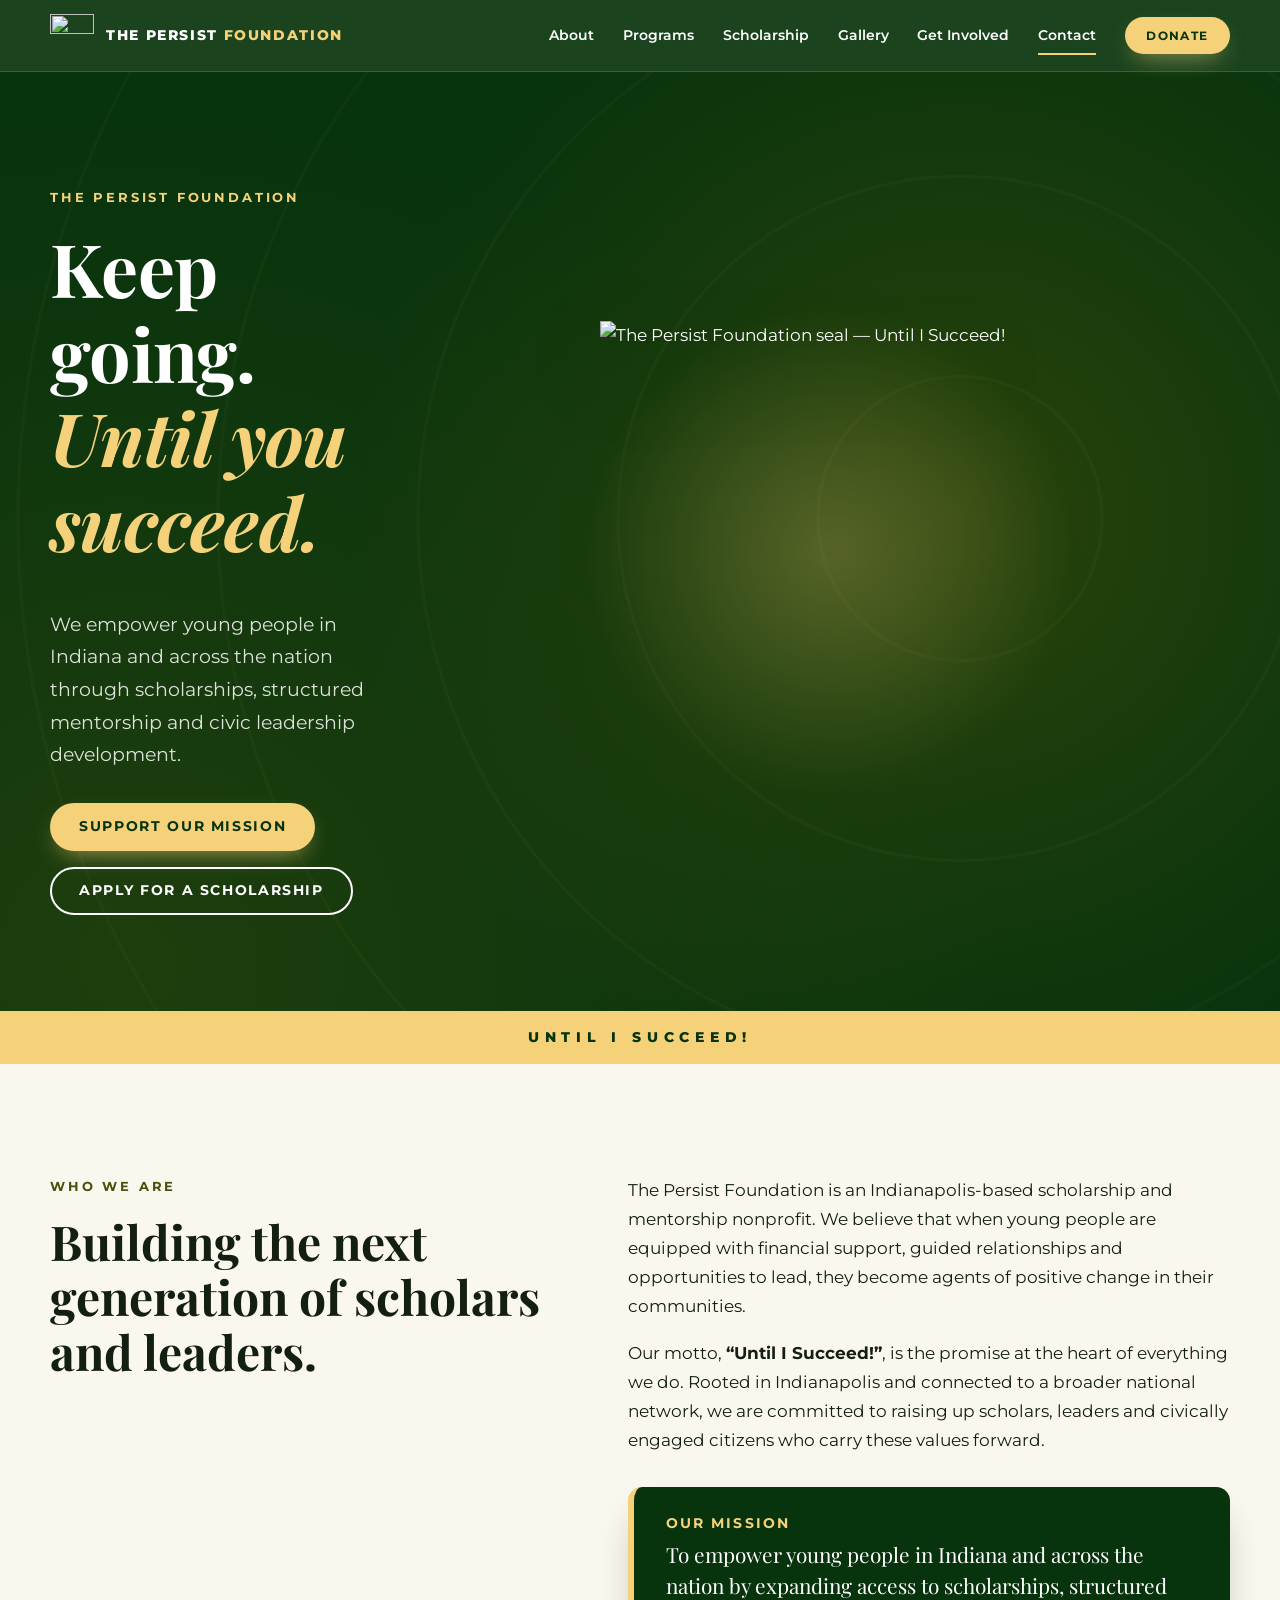
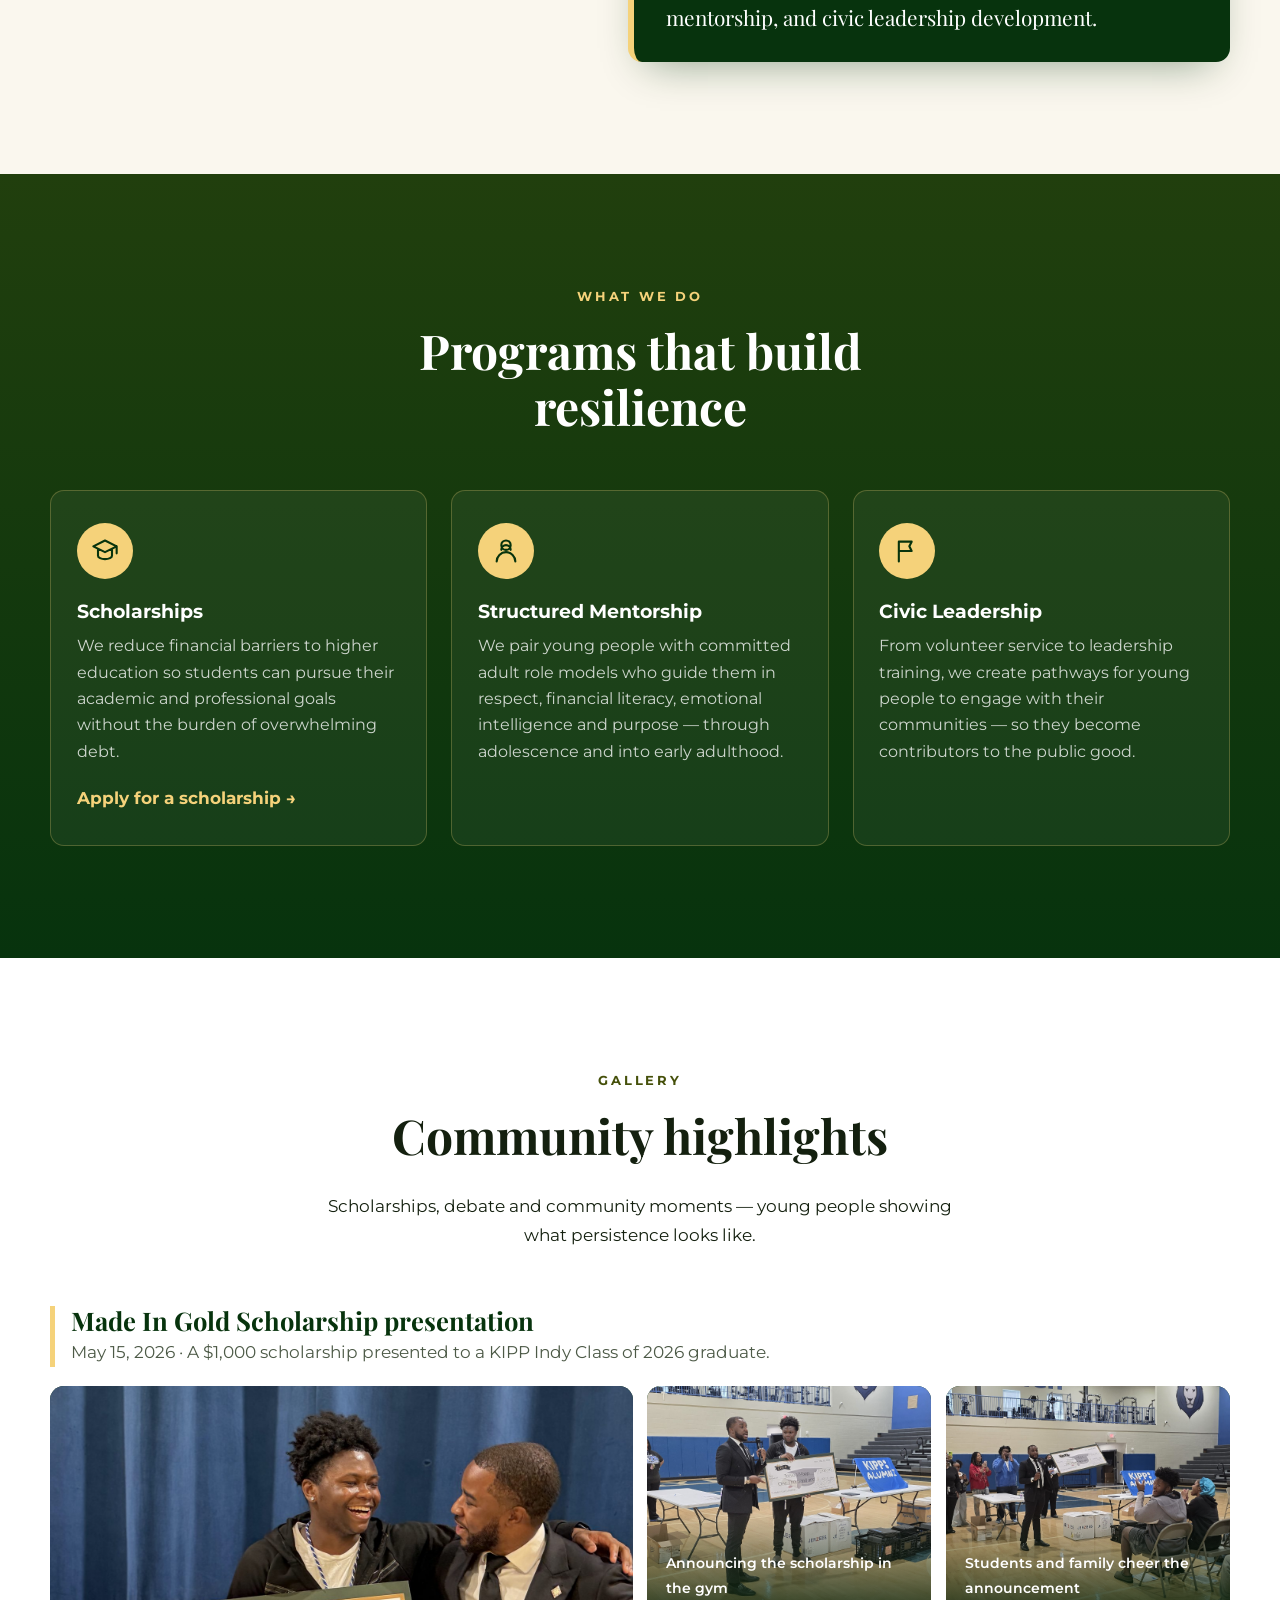
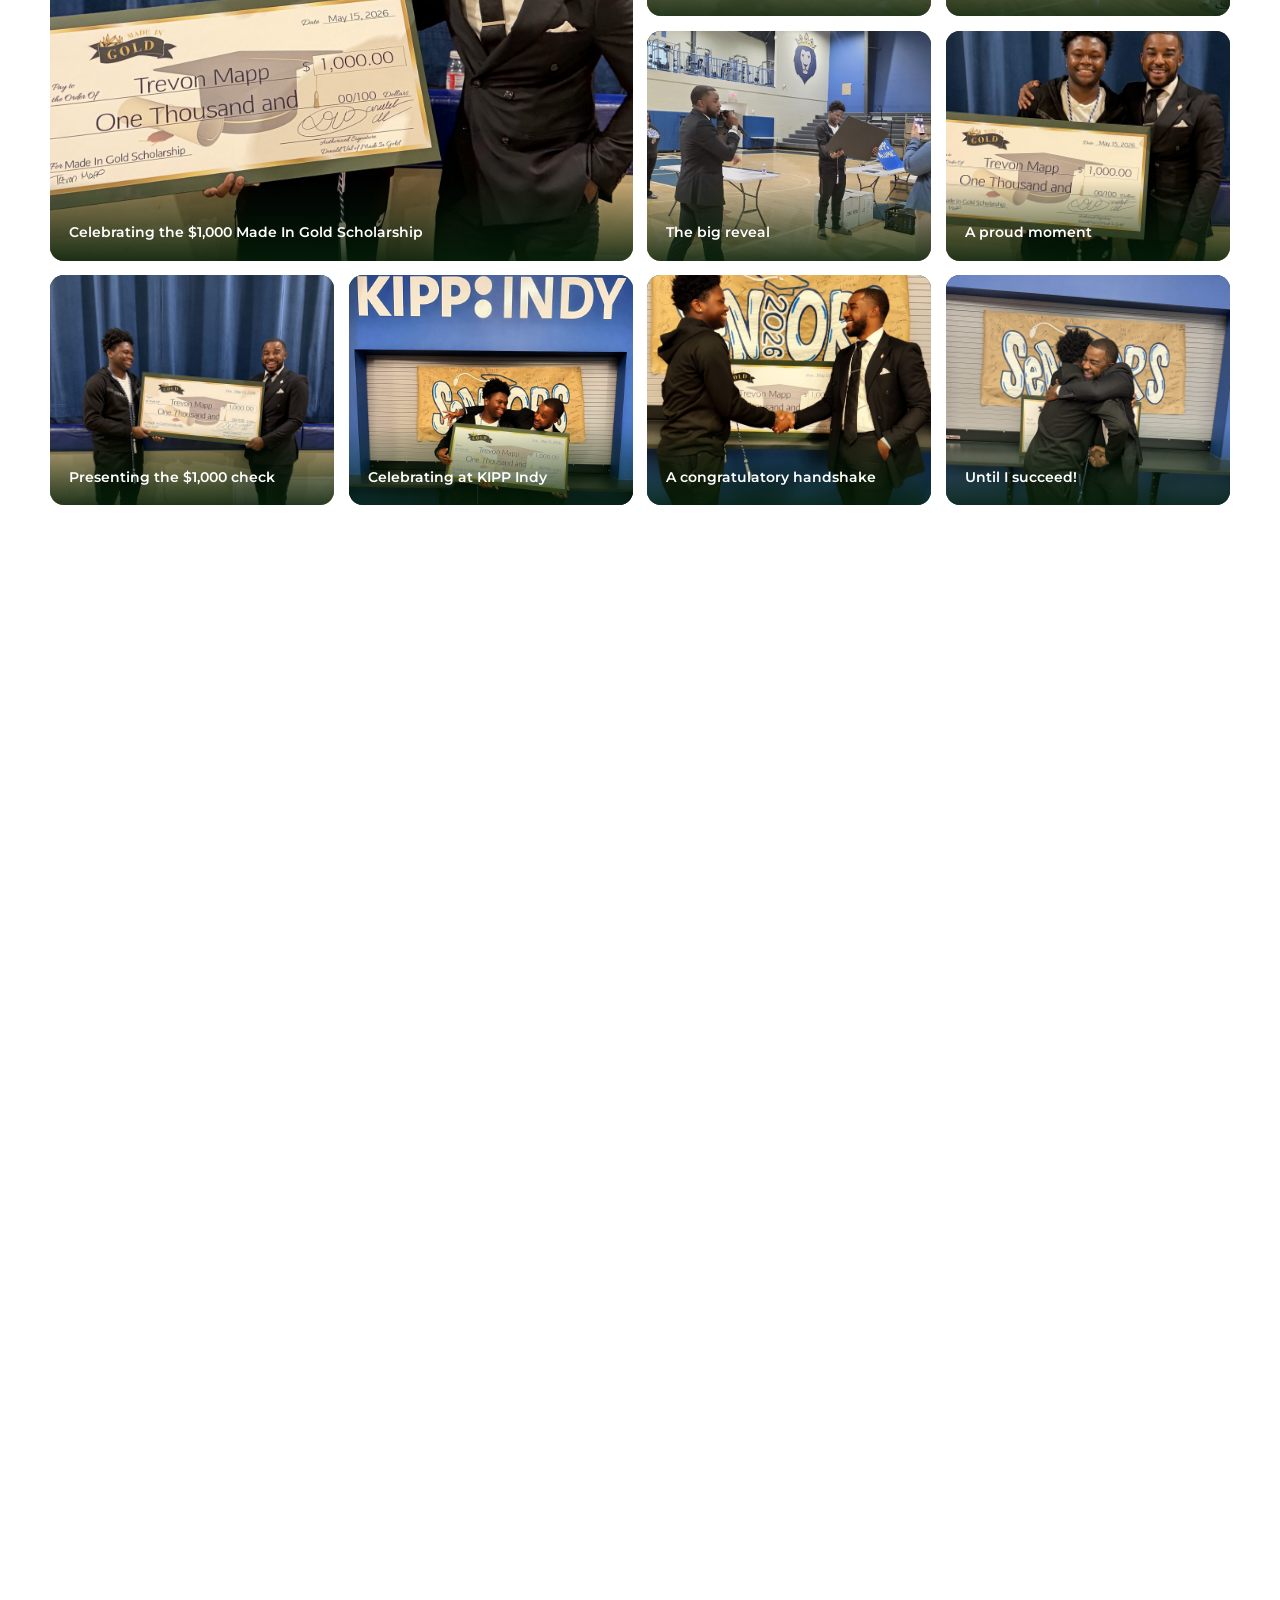
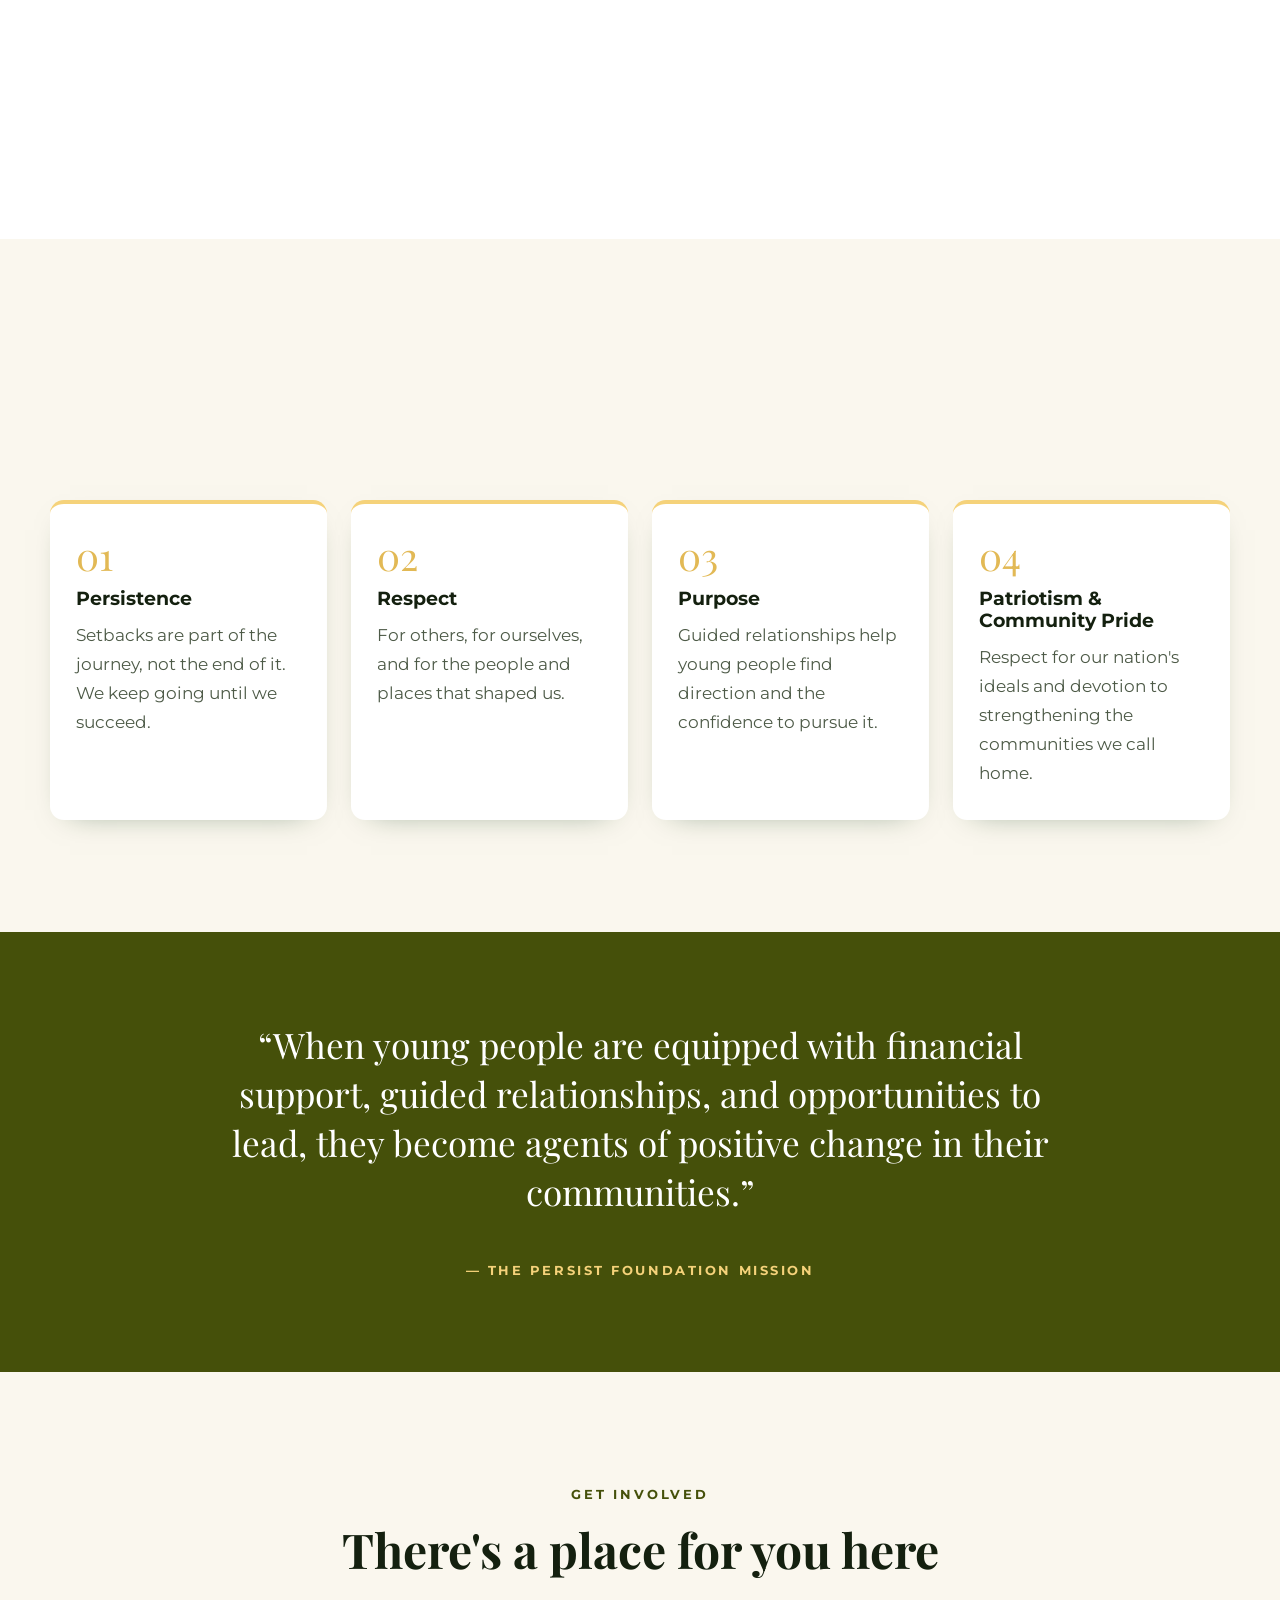
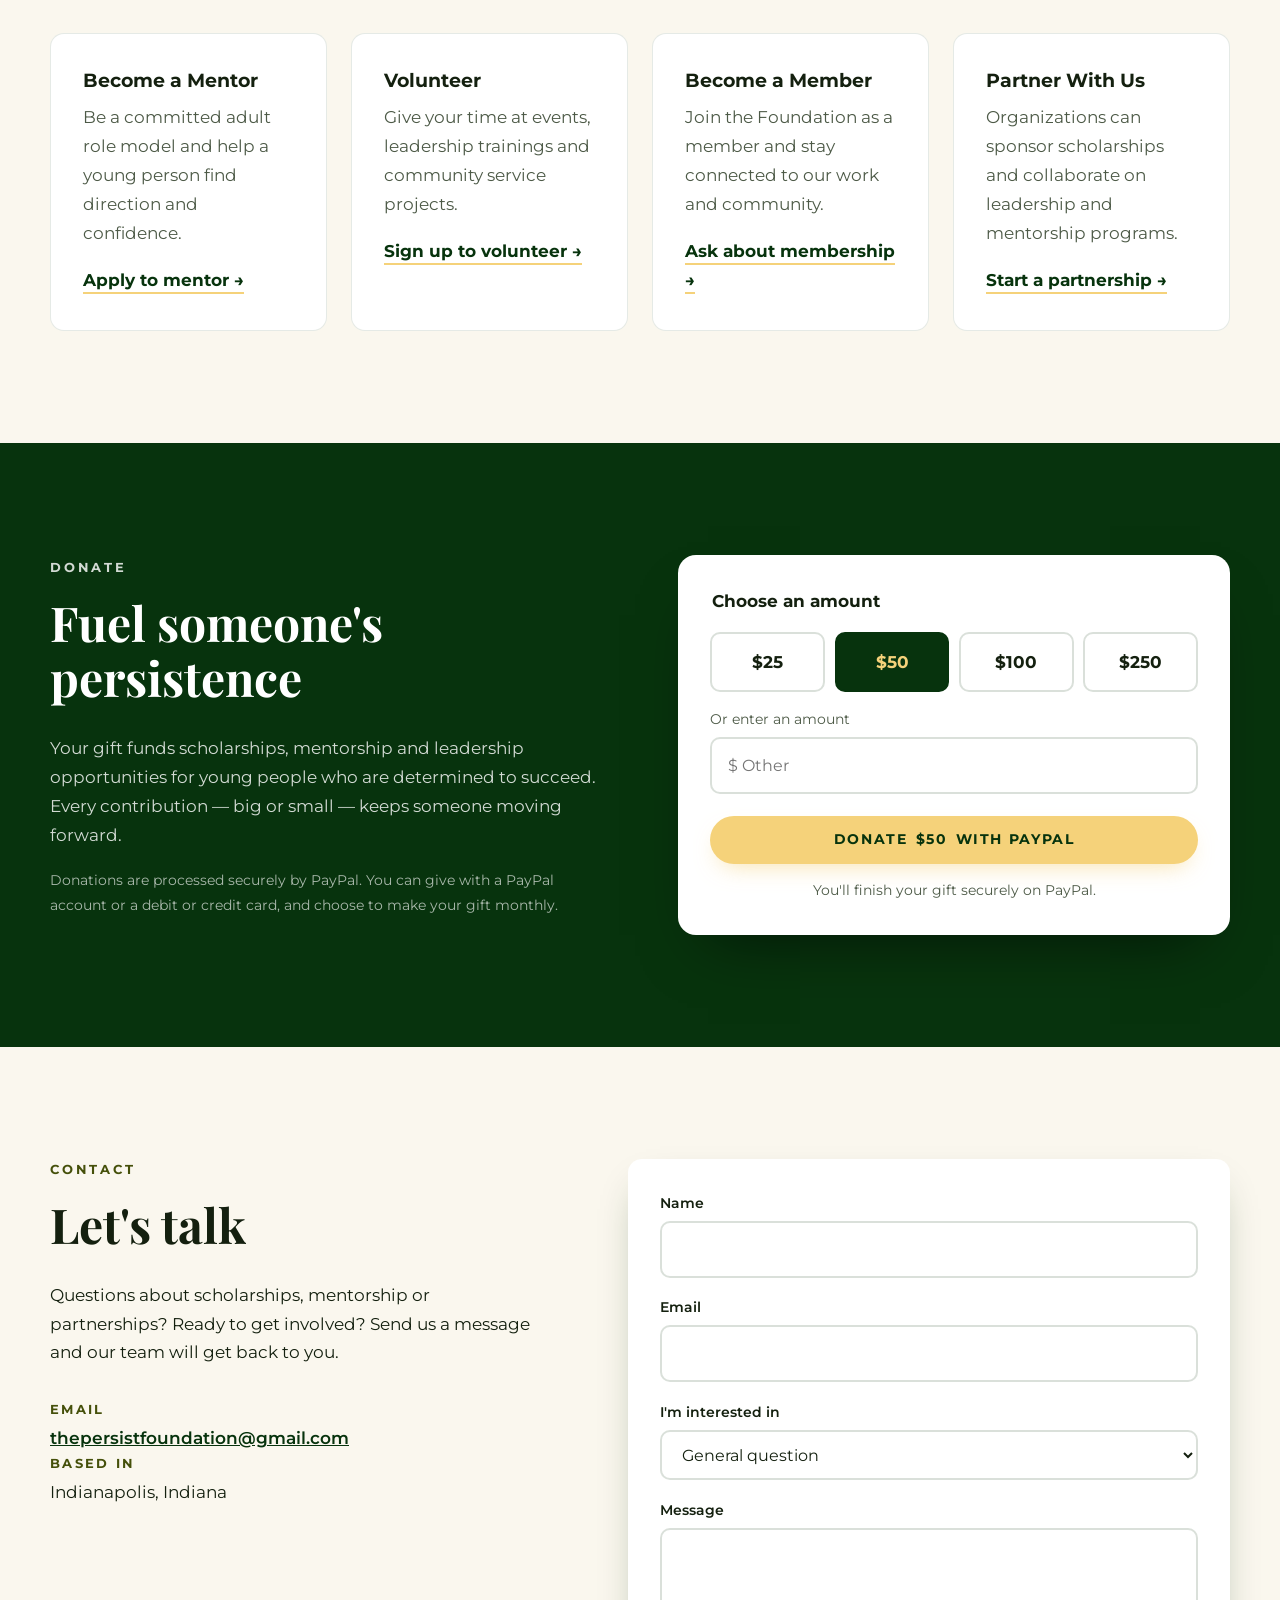
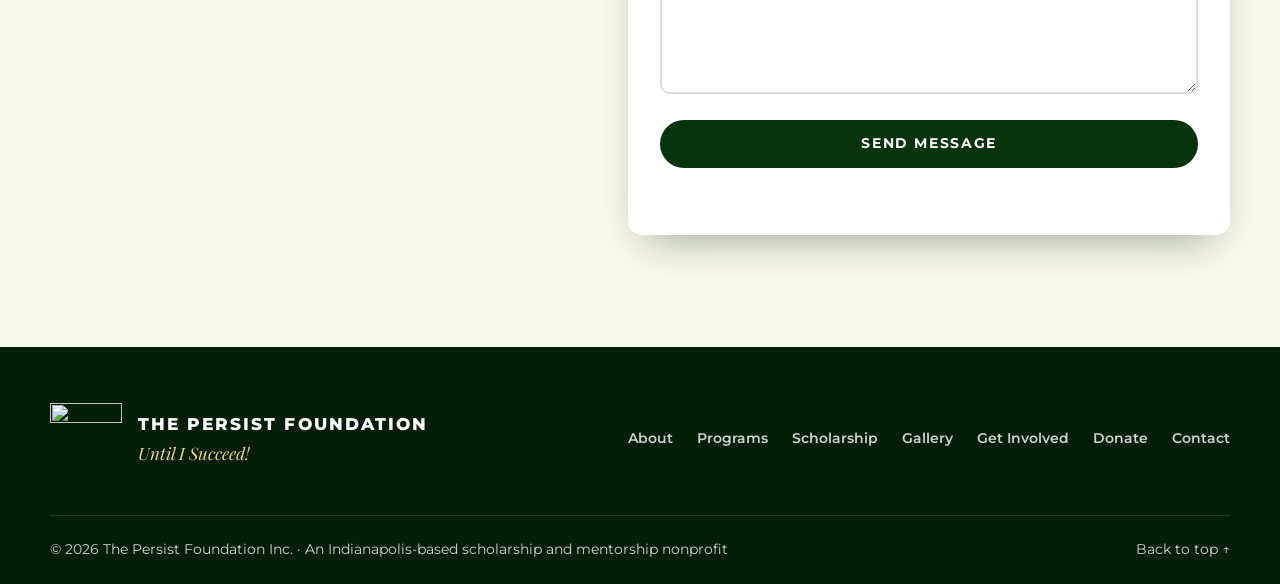
==== commit 01ba1795: "Add 14 photos and organize the gallery into albums - Made In Gold Scholarship presentation (May 15, " ====
--- a/index.html
+++ b/index.html
@@ -126,33 +126,139 @@
         <div class="section-head reveal">
           <p class="eyebrow dark">Gallery</p>
           <h2>Community highlights</h2>
-          <p>Young people in our community showing what persistence looks like.</p>
-        </div>
-        <div class="gallery">
-          <figure class="g-item g-wide reveal">
-            <button type="button" class="g-open" aria-label="Enlarge photo: The debate team after the Inaugural Black History Month Debate Showcase">
-              <img src="assets/gallery/team-trophy.jpg" alt="Students in suits pose with a trophy while a classmate takes their photo" width="1600" height="901" loading="lazy">
-            </button>
-            <figcaption>The debate team after the Inaugural Black History Month Debate Showcase</figcaption>
-          </figure>
-          <figure class="g-item reveal">
-            <button type="button" class="g-open" aria-label="Enlarge photo: Students mid-round at a debate competition">
-              <img src="assets/gallery/debate-round.jpg" alt="Two students stand at a table with laptops, listening during a debate round" width="360" height="480" loading="lazy">
-            </button>
-            <figcaption>Students mid-round at a debate competition</figcaption>
-          </figure>
-          <figure class="g-item reveal">
-            <button type="button" class="g-open" aria-label="Enlarge photo: The KIPP Indy Legacy debate team at the Indianapolis City-County Council chambers">
-              <img src="assets/gallery/city-county-council.jpg" alt="Students and adults smile around the podium in the Indianapolis City-County Council chambers" width="1403" height="1600" loading="lazy">
-            </button>
-            <figcaption>The KIPP Indy Legacy debate team at the Indianapolis City-County Council chambers</figcaption>
-          </figure>
-          <figure class="g-item g-wide reveal">
-            <button type="button" class="g-open" aria-label="Enlarge photo: KIPP Legacy Debate celebrating a first-place finish">
-              <img src="assets/gallery/first-place.jpg" alt="Debate team members pose in a classroom with first-place ribbons in front of a chalkboard reading KIPP Legacy Debate 1st" width="1600" height="1200" loading="lazy">
-            </button>
-            <figcaption>KIPP Legacy Debate celebrating a first-place finish</figcaption>
-          </figure>
+          <p>Scholarships, debate and community moments — young people showing what persistence looks like.</p>
+        </div>
+        <div class="album">
+          <div class="album-head reveal">
+            <h3>Made In Gold Scholarship presentation</h3>
+            <p>May 15, 2026 · A $1,000 scholarship presented to a KIPP Indy Class of 2026 graduate.</p>
+          </div>
+          <div class="gallery">
+            <figure class="g-item g-feature reveal">
+              <button type="button" class="g-open" aria-label="Enlarge photo: Celebrating the $1,000 Made In Gold Scholarship">
+                <img src="assets/gallery/mig-laughing.jpg" alt="A graduate laughs while holding a large $1,000 Made In Gold Scholarship check beside the presenter" width="1600" height="1200" loading="lazy">
+              </button>
+              <figcaption>Celebrating the $1,000 Made In Gold Scholarship</figcaption>
+            </figure>
+            <figure class="g-item reveal">
+              <button type="button" class="g-open" aria-label="Enlarge photo: Announcing the scholarship in the gym">
+                <img src="assets/gallery/mig-presentation.jpg" alt="The presenter speaks into a microphone in a school gym while the graduate holds the scholarship check" width="1600" height="1200" loading="lazy">
+              </button>
+              <figcaption>Announcing the scholarship in the gym</figcaption>
+            </figure>
+            <figure class="g-item reveal">
+              <button type="button" class="g-open" aria-label="Enlarge photo: Students and family cheer the announcement">
+                <img src="assets/gallery/mig-celebration.jpg" alt="The presenter raises the large check as students and family cheer and take photos" width="1600" height="1200" loading="lazy">
+              </button>
+              <figcaption>Students and family cheer the announcement</figcaption>
+            </figure>
+            <figure class="g-item reveal">
+              <button type="button" class="g-open" aria-label="Enlarge photo: The big reveal">
+                <img src="assets/gallery/mig-announcement.jpg" alt="The presenter speaks into a microphone as the graduate looks at the check" width="1600" height="1200" loading="lazy">
+              </button>
+              <figcaption>The big reveal</figcaption>
+            </figure>
+            <figure class="g-item reveal">
+              <button type="button" class="g-open" aria-label="Enlarge photo: A proud moment">
+                <img src="assets/gallery/mig-portrait.jpg" alt="The graduate and presenter smile together with the scholarship check" width="1200" height="1600" loading="lazy">
+              </button>
+              <figcaption>A proud moment</figcaption>
+            </figure>
+            <figure class="g-item reveal">
+              <button type="button" class="g-open" aria-label="Enlarge photo: Presenting the $1,000 check">
+                <img src="assets/gallery/mig-check.jpg" alt="The graduate and presenter hold the scholarship check in front of a blue curtain" width="1200" height="1600" loading="lazy">
+              </button>
+              <figcaption>Presenting the $1,000 check</figcaption>
+            </figure>
+            <figure class="g-item reveal">
+              <button type="button" class="g-open" aria-label="Enlarge photo: Celebrating at KIPP Indy">
+                <img src="assets/gallery/mig-kipp-indy.jpg" alt="The graduate and presenter pose with the check under a KIPP Indy sign and a signed seniors banner" width="1492" height="1600" loading="lazy">
+              </button>
+              <figcaption>Celebrating at KIPP Indy</figcaption>
+            </figure>
+            <figure class="g-item reveal">
+              <button type="button" class="g-open" aria-label="Enlarge photo: A congratulatory handshake">
+                <img src="assets/gallery/mig-handshake.jpg" alt="The graduate and presenter shake hands in front of a Class of 2026 seniors banner" width="1333" height="1600" loading="lazy">
+              </button>
+              <figcaption>A congratulatory handshake</figcaption>
+            </figure>
+            <figure class="g-item reveal">
+              <button type="button" class="g-open" aria-label="Enlarge photo: Until I succeed!">
+                <img src="assets/gallery/mig-hug.jpg" alt="The graduate and presenter share a hug in front of the seniors banner" width="1200" height="1600" loading="lazy">
+              </button>
+              <figcaption>Until I succeed!</figcaption>
+            </figure>
+          </div>
+        </div>
+        <div class="album">
+          <div class="album-head reveal">
+            <h3>Inaugural Black History Month Debate Showcase</h3>
+            <p>February 2026 · Students took the stage to debate, speak and celebrate.</p>
+          </div>
+          <div class="gallery">
+            <figure class="g-item g-feature reveal">
+              <button type="button" class="g-open" aria-label="Enlarge photo: Students on stage at the Debate Showcase">
+                <img src="assets/gallery/showcase-stage.jpg" alt="Students and a speaker stand at the front of the room during the debate showcase" width="1600" height="900" loading="lazy">
+              </button>
+              <figcaption>Students on stage at the Debate Showcase</figcaption>
+            </figure>
+            <figure class="g-item reveal">
+              <button type="button" class="g-open" aria-label="Enlarge photo: The debate team after the Inaugural Black History Month Debate Showcase">
+                <img src="assets/gallery/team-trophy.jpg" alt="Students in suits pose with a trophy while a classmate takes their photo" width="1600" height="901" loading="lazy">
+              </button>
+              <figcaption>The debate team after the Inaugural Black History Month Debate Showcase</figcaption>
+            </figure>
+            <figure class="g-item reveal">
+              <button type="button" class="g-open" aria-label="Enlarge photo: Addressing the audience">
+                <img src="assets/gallery/showcase-speaker.jpg" alt="A speaker addresses the audience from the podium beneath a wall of college pennants" width="1600" height="900" loading="lazy">
+              </button>
+              <figcaption>Addressing the audience</figcaption>
+            </figure>
+            <figure class="g-item reveal">
+              <button type="button" class="g-open" aria-label="Enlarge photo: Honoring participants with certificates">
+                <img src="assets/gallery/showcase-certificates.jpg" alt="Two students hold framed certificates as others applaud on stage" width="900" height="1600" loading="lazy">
+              </button>
+              <figcaption>Honoring participants with certificates</figcaption>
+            </figure>
+            <figure class="g-item reveal">
+              <button type="button" class="g-open" aria-label="Enlarge photo: A student takes the podium">
+                <img src="assets/gallery/showcase-student-speaker.jpg" alt="A student in a suit speaks at the podium in front of college pennants" width="360" height="480" loading="lazy">
+              </button>
+              <figcaption>A student takes the podium</figcaption>
+            </figure>
+          </div>
+        </div>
+        <div class="album">
+          <div class="album-head reveal">
+            <h3>Debate team & community</h3>
+            <p>Moments from competitions, civic visits and community events.</p>
+          </div>
+          <div class="gallery">
+            <figure class="g-item g-feature reveal">
+              <button type="button" class="g-open" aria-label="Enlarge photo: KIPP Legacy Debate celebrating a first-place finish">
+                <img src="assets/gallery/first-place.jpg" alt="Debate team members pose in a classroom with first-place ribbons in front of a chalkboard reading KIPP Legacy Debate 1st" width="1600" height="1200" loading="lazy">
+              </button>
+              <figcaption>KIPP Legacy Debate celebrating a first-place finish</figcaption>
+            </figure>
+            <figure class="g-item reveal">
+              <button type="button" class="g-open" aria-label="Enlarge photo: The KIPP Indy Legacy debate team at the Indianapolis City-County Council chambers">
+                <img src="assets/gallery/city-county-council.jpg" alt="Students and adults smile around the podium in the Indianapolis City-County Council chambers" width="1403" height="1600" loading="lazy">
+              </button>
+              <figcaption>The KIPP Indy Legacy debate team at the Indianapolis City-County Council chambers</figcaption>
+            </figure>
+            <figure class="g-item reveal">
+              <button type="button" class="g-open" aria-label="Enlarge photo: Students mid-round at a debate competition">
+                <img src="assets/gallery/debate-round.jpg" alt="Two students stand at a table with laptops, listening during a debate round" width="360" height="480" loading="lazy">
+              </button>
+              <figcaption>Students mid-round at a debate competition</figcaption>
+            </figure>
+            <figure class="g-item reveal">
+              <button type="button" class="g-open" aria-label="Enlarge photo: Joy at a community celebration">
+                <img src="assets/gallery/community-flag.jpg" alt="A student in a Made In Gold T-shirt laughs in front of a red, black and green flag" width="1200" height="1600" loading="lazy">
+              </button>
+              <figcaption>Joy at a community celebration</figcaption>
+            </figure>
+          </div>
         </div>
       </div>
     </section>
--- a/styles.css
+++ b/styles.css
@@ -271,11 +271,15 @@
 
 /* Gallery ---------------------------------------------------------------- */
 .gallery-section { background: var(--white); }
-.gallery { display: grid; grid-template-columns: repeat(3, 1fr); grid-auto-rows: 340px; gap: 1rem; }
+.album + .album { margin-top: 3.5rem; }
+.album-head { margin-bottom: 1.2rem; border-left: 5px solid var(--gold); padding-left: 1rem; }
+.album-head h3 { font-family: var(--font-serif); font-size: 1.6rem; color: var(--green-900); margin-bottom: .2rem; }
+.album-head p { margin: 0; color: var(--muted); }
+.gallery { display: grid; grid-template-columns: repeat(4, 1fr); grid-auto-rows: 230px; gap: .9rem; }
 .g-item { margin: 0; position: relative; border-radius: var(--radius); overflow: hidden; background: var(--green-900); }
-.g-wide { grid-column: span 2; }
+.g-feature { grid-column: span 2; grid-row: span 2; }
 .g-open { display: block; width: 100%; height: 100%; padding: 0; border: 0; cursor: zoom-in; background: none; }
-.g-open img { width: 100%; height: 100%; object-fit: cover; object-position: center 30%; transition: transform .5s ease; }
+.g-open img { width: 100%; height: 100%; object-fit: cover; object-position: center 25%; transition: transform .5s ease; }
 .g-item:hover img { transform: scale(1.04); }
 .g-item figcaption {
   position: absolute; left: 0; right: 0; bottom: 0; pointer-events: none;
@@ -404,6 +408,7 @@
 
 /* Responsive ------------------------------------------------------------- */
 @media (max-width: 1024px) {
+  .gallery { grid-template-columns: repeat(3, 1fr); }
   .values, .involve-grid { grid-template-columns: repeat(2, 1fr); }
 }
 
@@ -428,9 +433,9 @@
   .hero-actions { justify-content: center; }
   .card-grid { grid-template-columns: 1fr; }
   .field-row { grid-template-columns: 1fr; }
-  .gallery { grid-template-columns: 1fr; grid-auto-rows: auto; }
-  .g-wide { grid-column: auto; }
-  .g-open img { height: auto; aspect-ratio: 4 / 3; }
+  .gallery { grid-template-columns: 1fr 1fr; grid-auto-rows: 160px; gap: .6rem; }
+  .g-item figcaption { display: none; }
+  .g-feature figcaption { display: block; }
   .lightbox figure { max-width: calc(100vw - 2rem); }
   .lb-nav { top: auto; bottom: 1rem; translate: none; }
 }
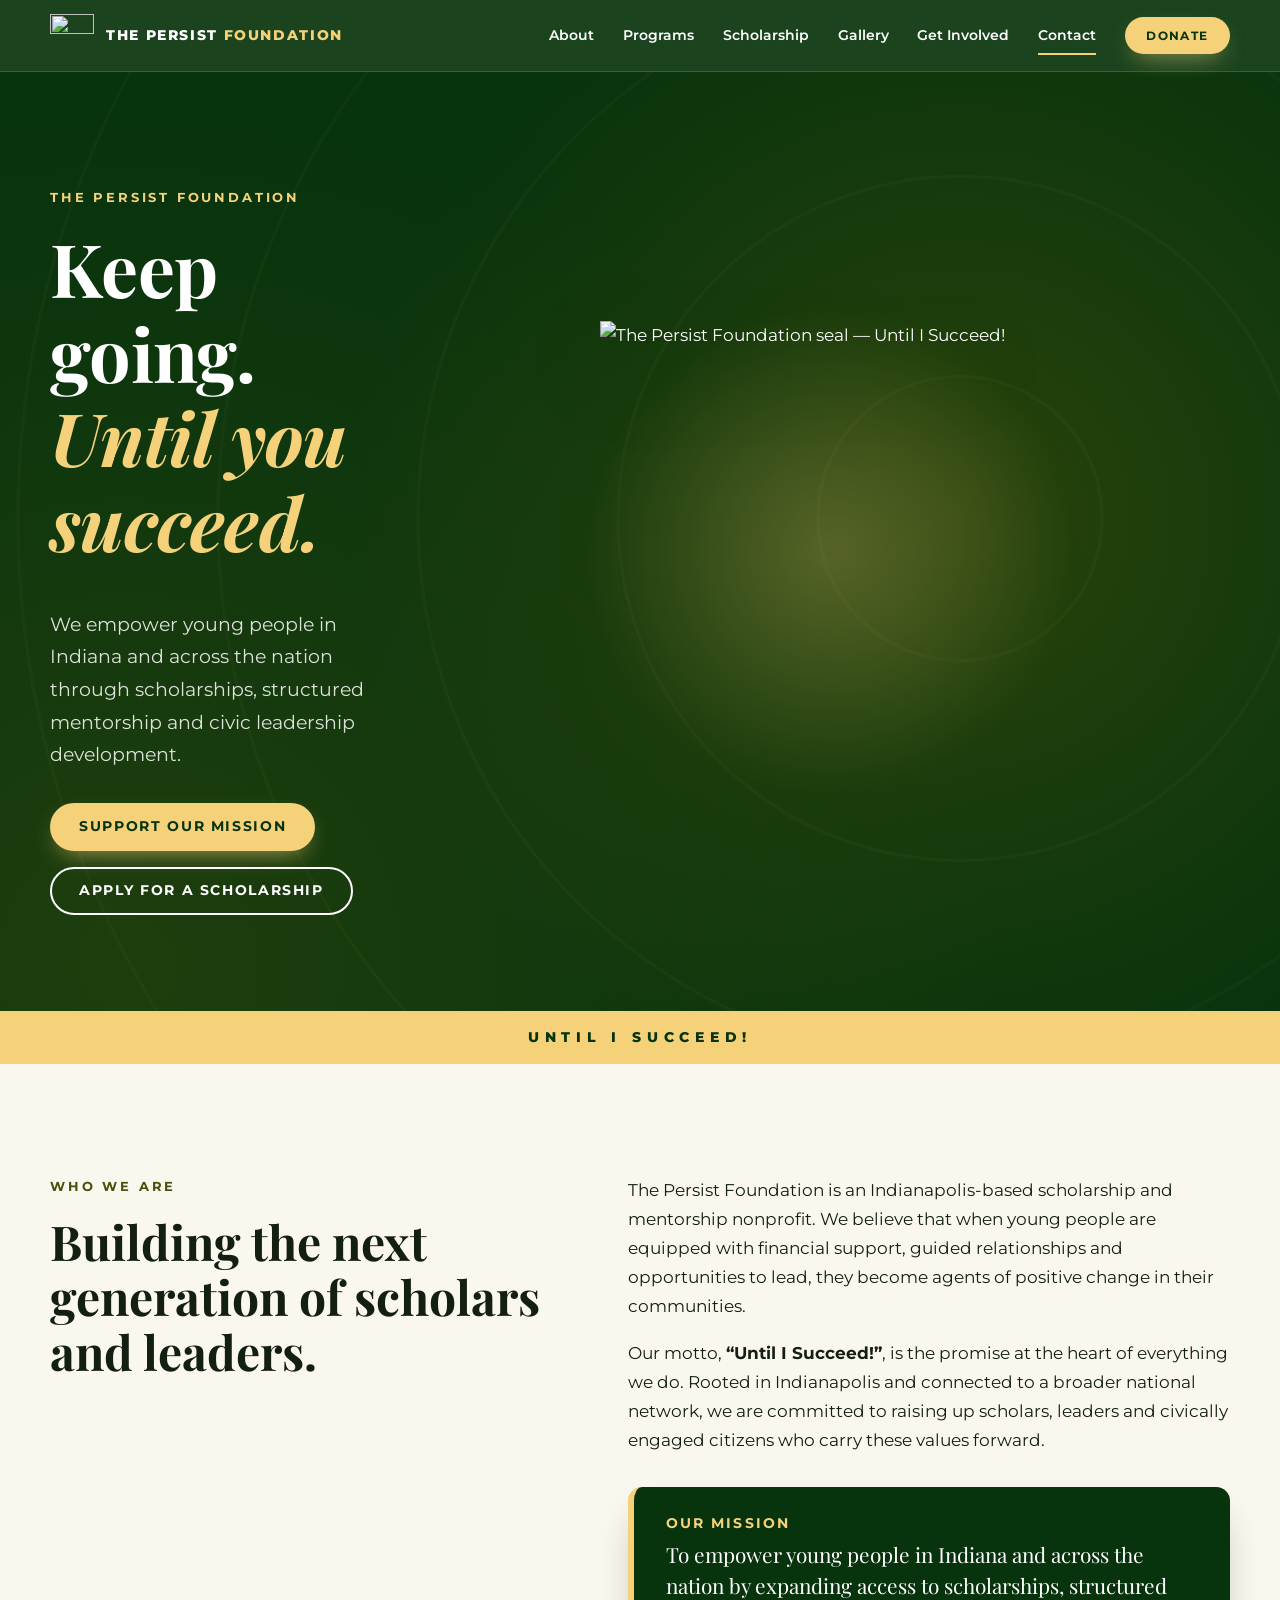
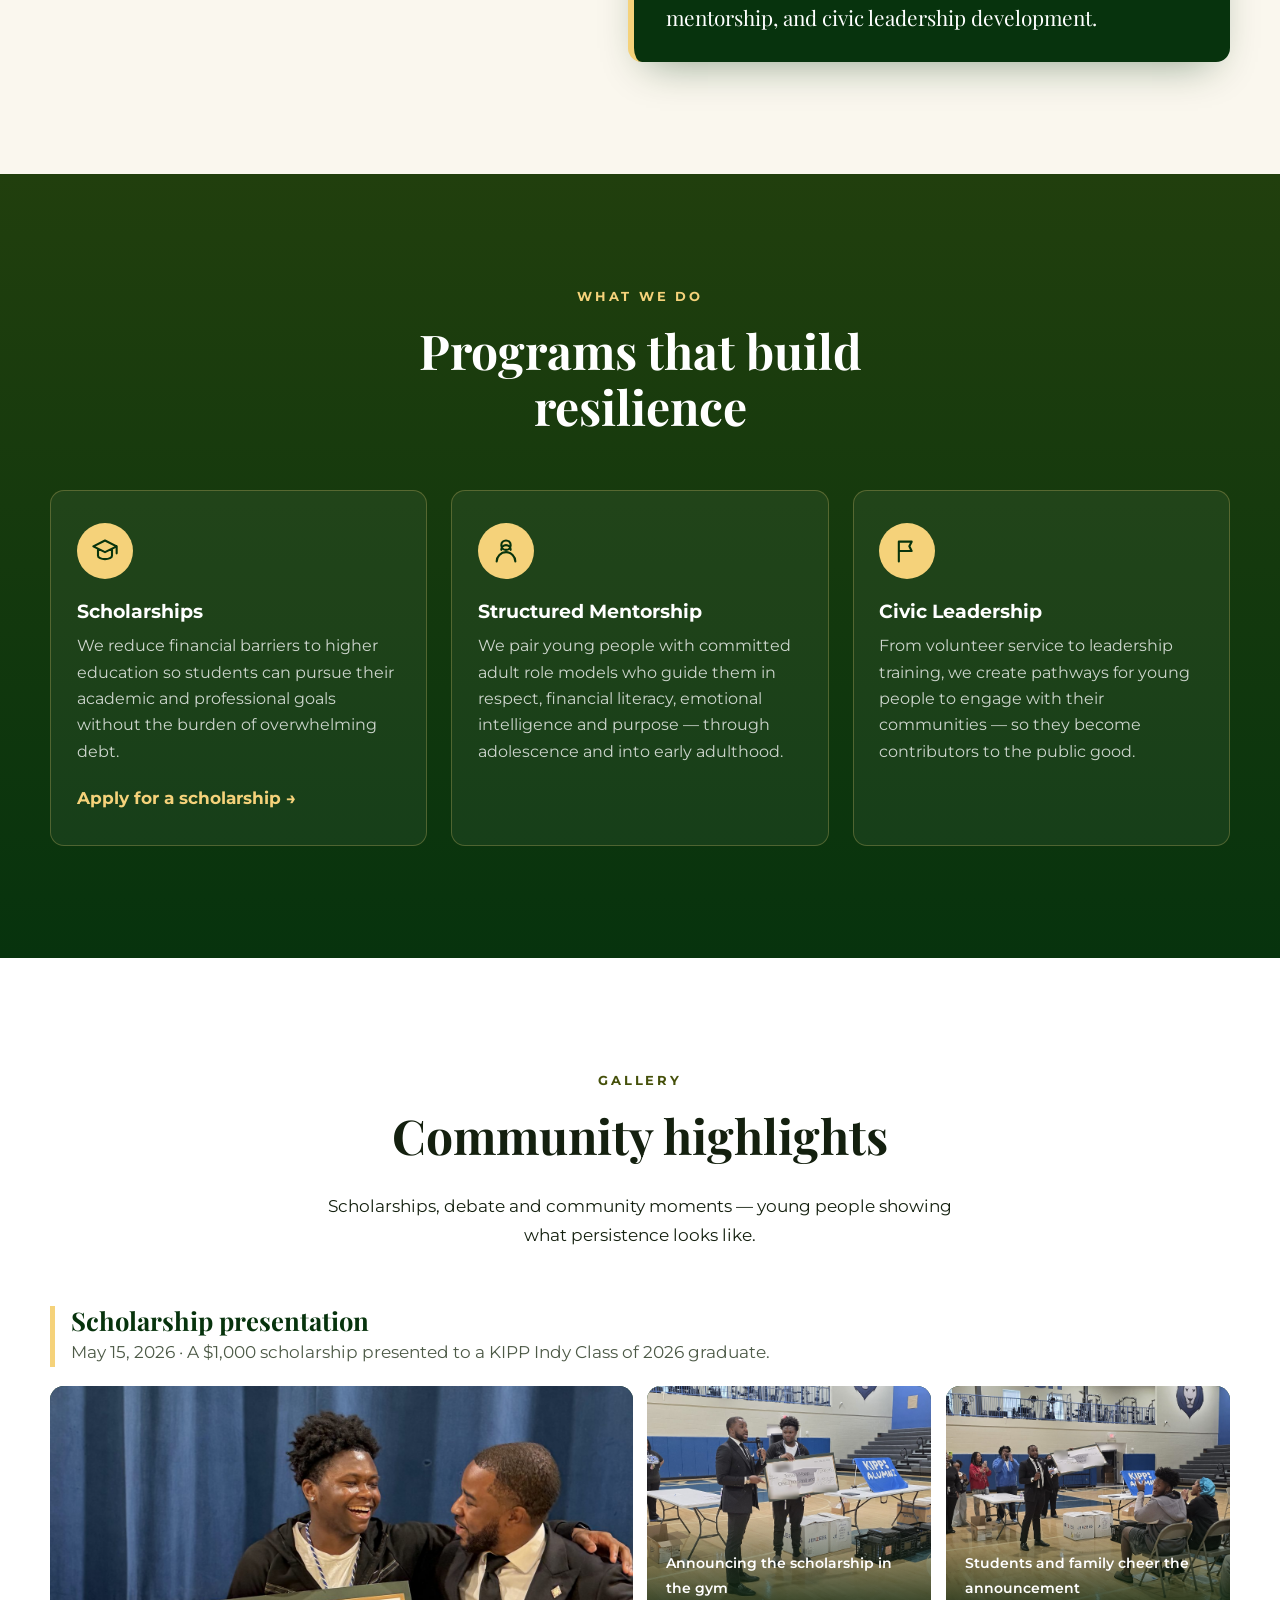
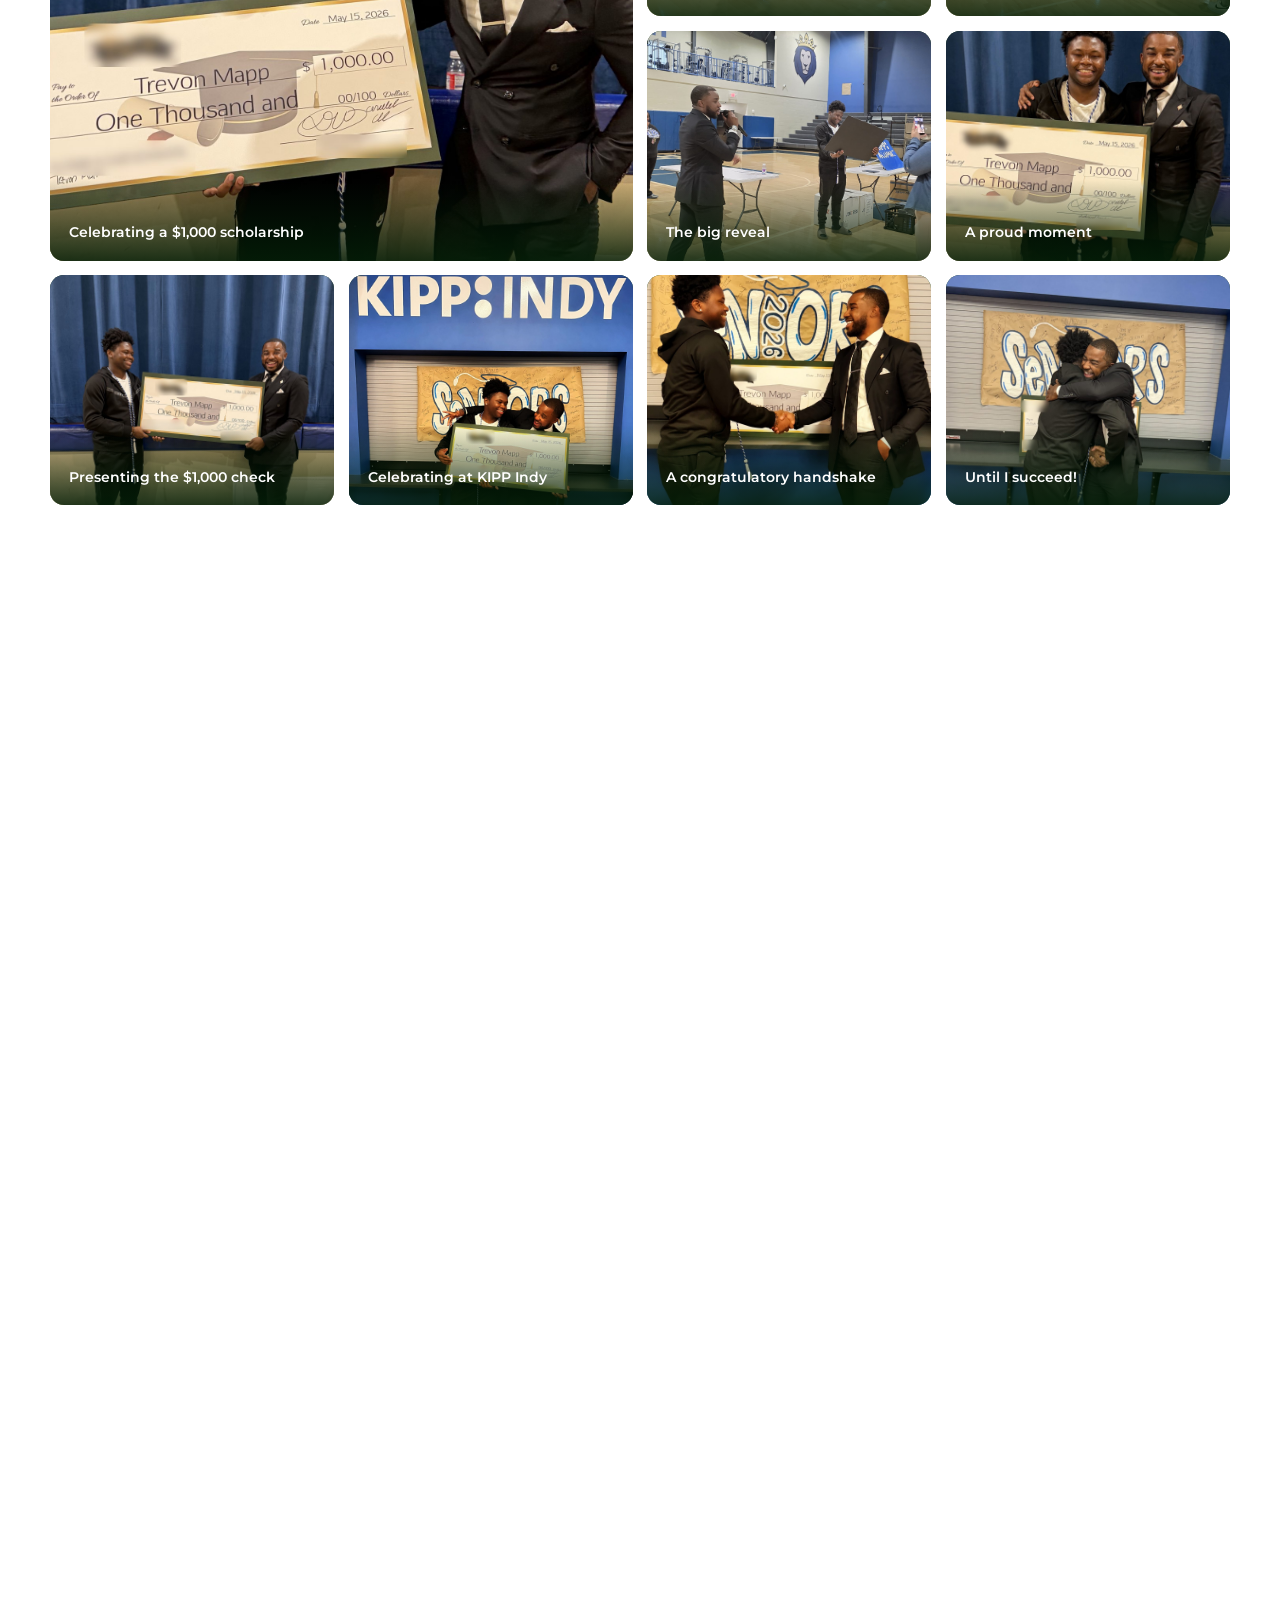
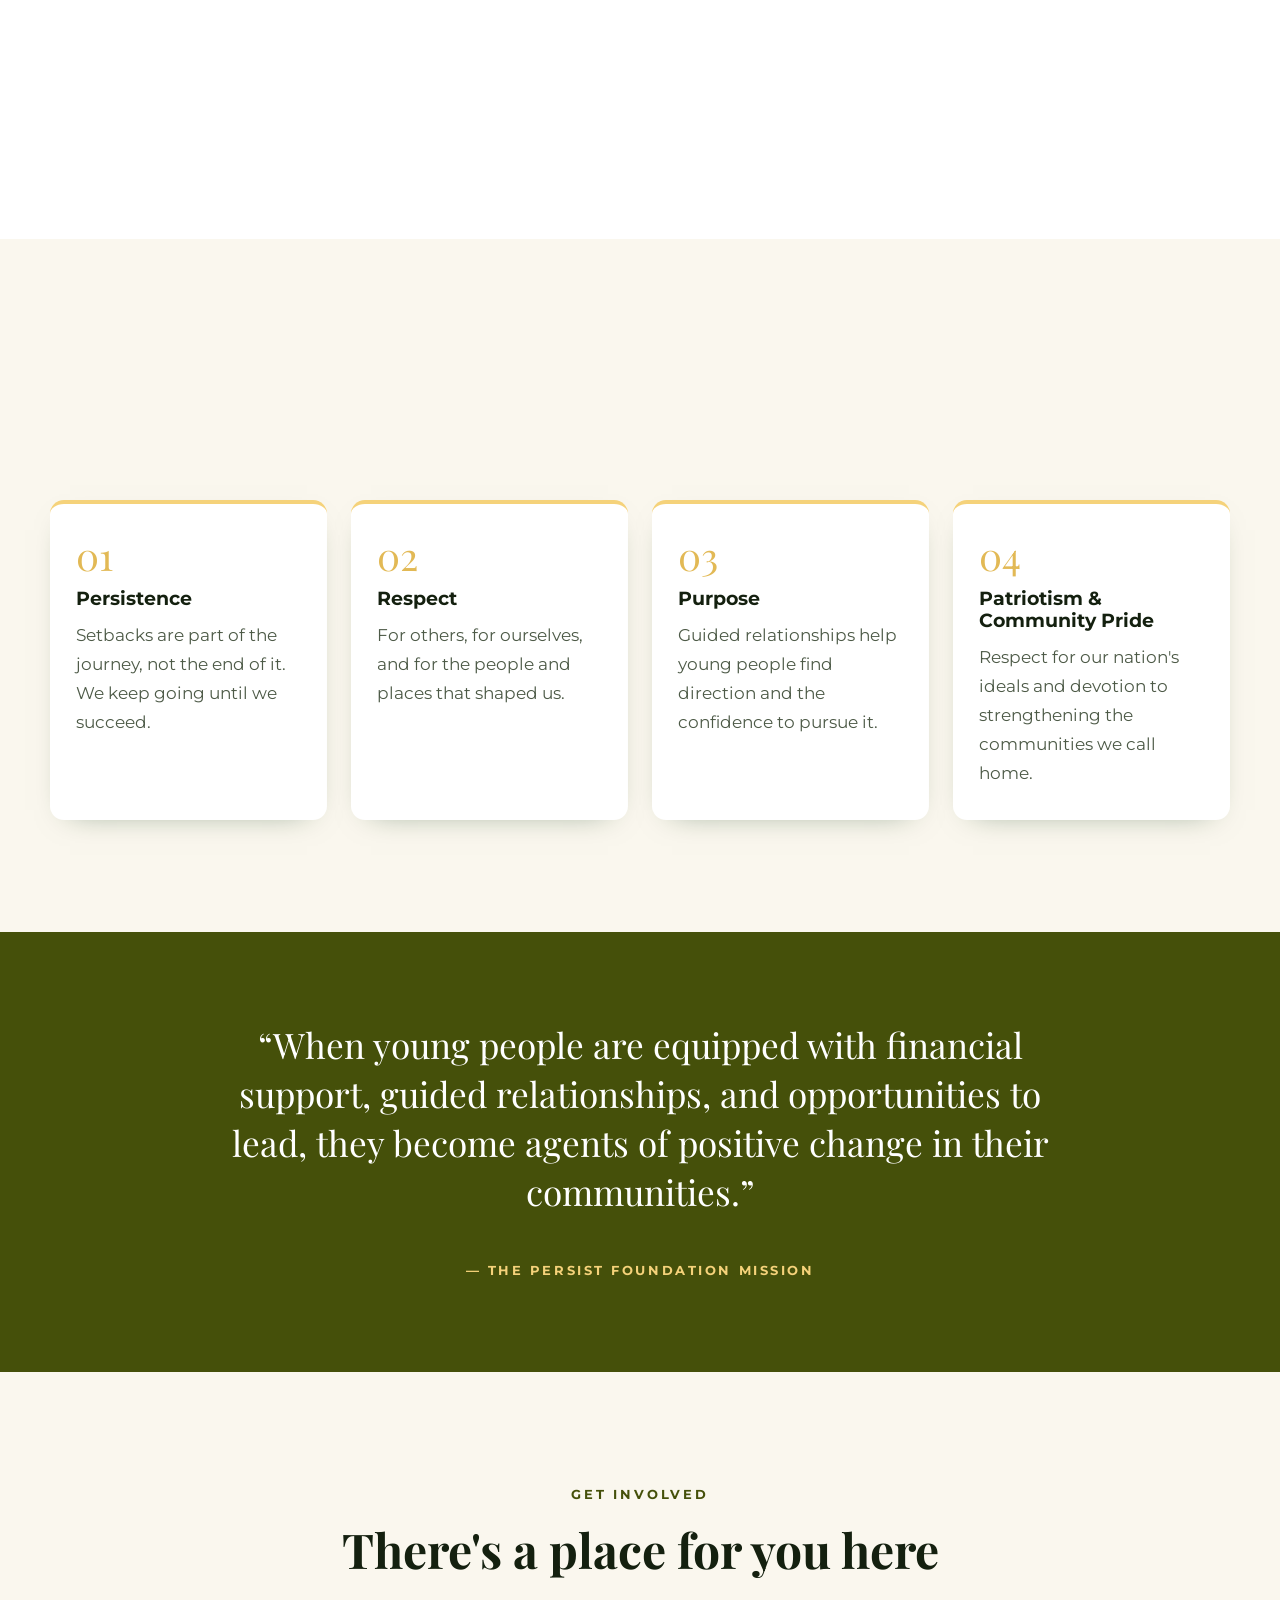
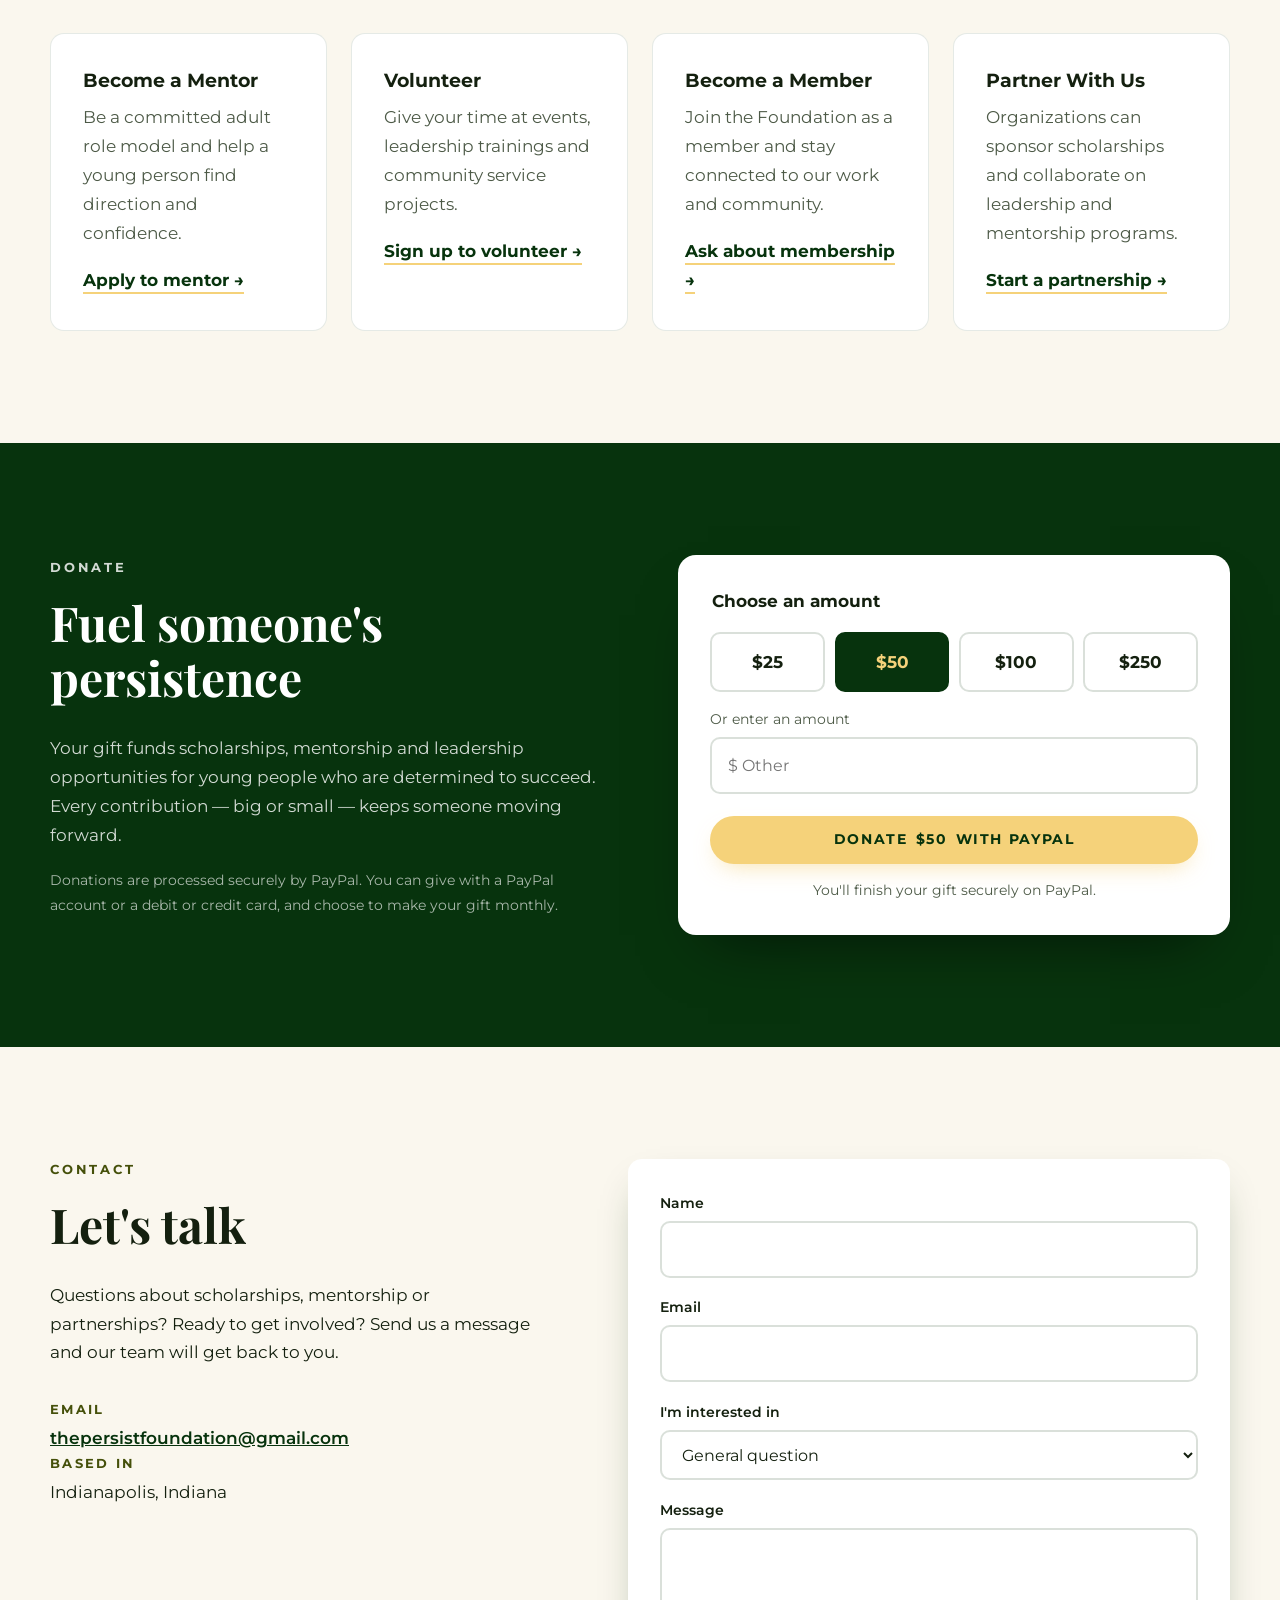
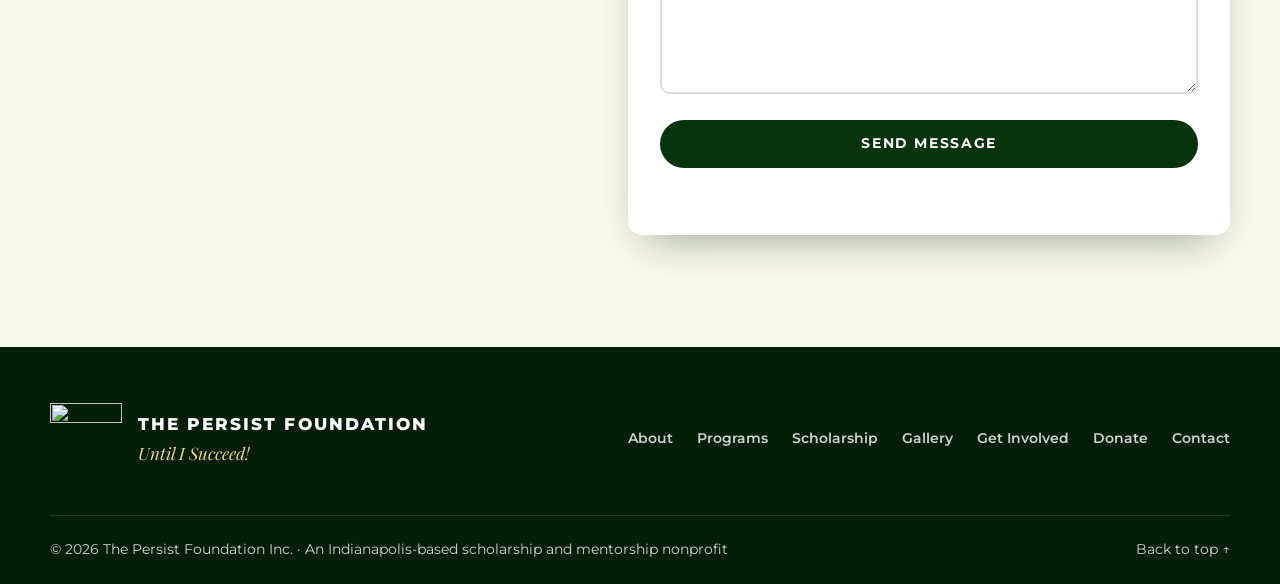
==== commit d559d93a: "Blur Made In Gold branding in photos and remove it from captions Blurs the logo, scholarship line an" ====
--- a/index.html
+++ b/index.html
@@ -130,61 +130,61 @@
         </div>
         <div class="album">
           <div class="album-head reveal">
-            <h3>Made In Gold Scholarship presentation</h3>
+            <h3>Scholarship presentation</h3>
             <p>May 15, 2026 · A $1,000 scholarship presented to a KIPP Indy Class of 2026 graduate.</p>
           </div>
           <div class="gallery">
             <figure class="g-item g-feature reveal">
-              <button type="button" class="g-open" aria-label="Enlarge photo: Celebrating the $1,000 Made In Gold Scholarship">
-                <img src="assets/gallery/mig-laughing.jpg" alt="A graduate laughs while holding a large $1,000 Made In Gold Scholarship check beside the presenter" width="1600" height="1200" loading="lazy">
-              </button>
-              <figcaption>Celebrating the $1,000 Made In Gold Scholarship</figcaption>
+              <button type="button" class="g-open" aria-label="Enlarge photo: Celebrating a $1,000 scholarship">
+                <img src="assets/gallery/scholarship-laughing.jpg" alt="A graduate laughs while holding a large $1,000 scholarship check beside the presenter" width="1600" height="1200" loading="lazy">
+              </button>
+              <figcaption>Celebrating a $1,000 scholarship</figcaption>
             </figure>
             <figure class="g-item reveal">
               <button type="button" class="g-open" aria-label="Enlarge photo: Announcing the scholarship in the gym">
-                <img src="assets/gallery/mig-presentation.jpg" alt="The presenter speaks into a microphone in a school gym while the graduate holds the scholarship check" width="1600" height="1200" loading="lazy">
+                <img src="assets/gallery/scholarship-presentation.jpg" alt="The presenter speaks into a microphone in a school gym while the graduate holds the scholarship check" width="1600" height="1200" loading="lazy">
               </button>
               <figcaption>Announcing the scholarship in the gym</figcaption>
             </figure>
             <figure class="g-item reveal">
               <button type="button" class="g-open" aria-label="Enlarge photo: Students and family cheer the announcement">
-                <img src="assets/gallery/mig-celebration.jpg" alt="The presenter raises the large check as students and family cheer and take photos" width="1600" height="1200" loading="lazy">
+                <img src="assets/gallery/scholarship-celebration.jpg" alt="The presenter raises the large check as students and family cheer and take photos" width="1600" height="1200" loading="lazy">
               </button>
               <figcaption>Students and family cheer the announcement</figcaption>
             </figure>
             <figure class="g-item reveal">
               <button type="button" class="g-open" aria-label="Enlarge photo: The big reveal">
-                <img src="assets/gallery/mig-announcement.jpg" alt="The presenter speaks into a microphone as the graduate looks at the check" width="1600" height="1200" loading="lazy">
+                <img src="assets/gallery/scholarship-announcement.jpg" alt="The presenter speaks into a microphone as the graduate looks at the check" width="1600" height="1200" loading="lazy">
               </button>
               <figcaption>The big reveal</figcaption>
             </figure>
             <figure class="g-item reveal">
               <button type="button" class="g-open" aria-label="Enlarge photo: A proud moment">
-                <img src="assets/gallery/mig-portrait.jpg" alt="The graduate and presenter smile together with the scholarship check" width="1200" height="1600" loading="lazy">
+                <img src="assets/gallery/scholarship-portrait.jpg" alt="The graduate and presenter smile together with the scholarship check" width="1200" height="1600" loading="lazy">
               </button>
               <figcaption>A proud moment</figcaption>
             </figure>
             <figure class="g-item reveal">
               <button type="button" class="g-open" aria-label="Enlarge photo: Presenting the $1,000 check">
-                <img src="assets/gallery/mig-check.jpg" alt="The graduate and presenter hold the scholarship check in front of a blue curtain" width="1200" height="1600" loading="lazy">
+                <img src="assets/gallery/scholarship-check.jpg" alt="The graduate and presenter hold the scholarship check in front of a blue curtain" width="1200" height="1600" loading="lazy">
               </button>
               <figcaption>Presenting the $1,000 check</figcaption>
             </figure>
             <figure class="g-item reveal">
               <button type="button" class="g-open" aria-label="Enlarge photo: Celebrating at KIPP Indy">
-                <img src="assets/gallery/mig-kipp-indy.jpg" alt="The graduate and presenter pose with the check under a KIPP Indy sign and a signed seniors banner" width="1492" height="1600" loading="lazy">
+                <img src="assets/gallery/scholarship-kipp-indy.jpg" alt="The graduate and presenter pose with the check under a KIPP Indy sign and a signed seniors banner" width="1492" height="1600" loading="lazy">
               </button>
               <figcaption>Celebrating at KIPP Indy</figcaption>
             </figure>
             <figure class="g-item reveal">
               <button type="button" class="g-open" aria-label="Enlarge photo: A congratulatory handshake">
-                <img src="assets/gallery/mig-handshake.jpg" alt="The graduate and presenter shake hands in front of a Class of 2026 seniors banner" width="1333" height="1600" loading="lazy">
+                <img src="assets/gallery/scholarship-handshake.jpg" alt="The graduate and presenter shake hands in front of a Class of 2026 seniors banner" width="1333" height="1600" loading="lazy">
               </button>
               <figcaption>A congratulatory handshake</figcaption>
             </figure>
             <figure class="g-item reveal">
               <button type="button" class="g-open" aria-label="Enlarge photo: Until I succeed!">
-                <img src="assets/gallery/mig-hug.jpg" alt="The graduate and presenter share a hug in front of the seniors banner" width="1200" height="1600" loading="lazy">
+                <img src="assets/gallery/scholarship-hug.jpg" alt="The graduate and presenter share a hug in front of the seniors banner" width="1200" height="1600" loading="lazy">
               </button>
               <figcaption>Until I succeed!</figcaption>
             </figure>
@@ -254,7 +254,7 @@
             </figure>
             <figure class="g-item reveal">
               <button type="button" class="g-open" aria-label="Enlarge photo: Joy at a community celebration">
-                <img src="assets/gallery/community-flag.jpg" alt="A student in a Made In Gold T-shirt laughs in front of a red, black and green flag" width="1200" height="1600" loading="lazy">
+                <img src="assets/gallery/community-flag.jpg" alt="A student in a black T-shirt laughs in front of a red, black and green flag" width="1200" height="1600" loading="lazy">
               </button>
               <figcaption>Joy at a community celebration</figcaption>
             </figure>
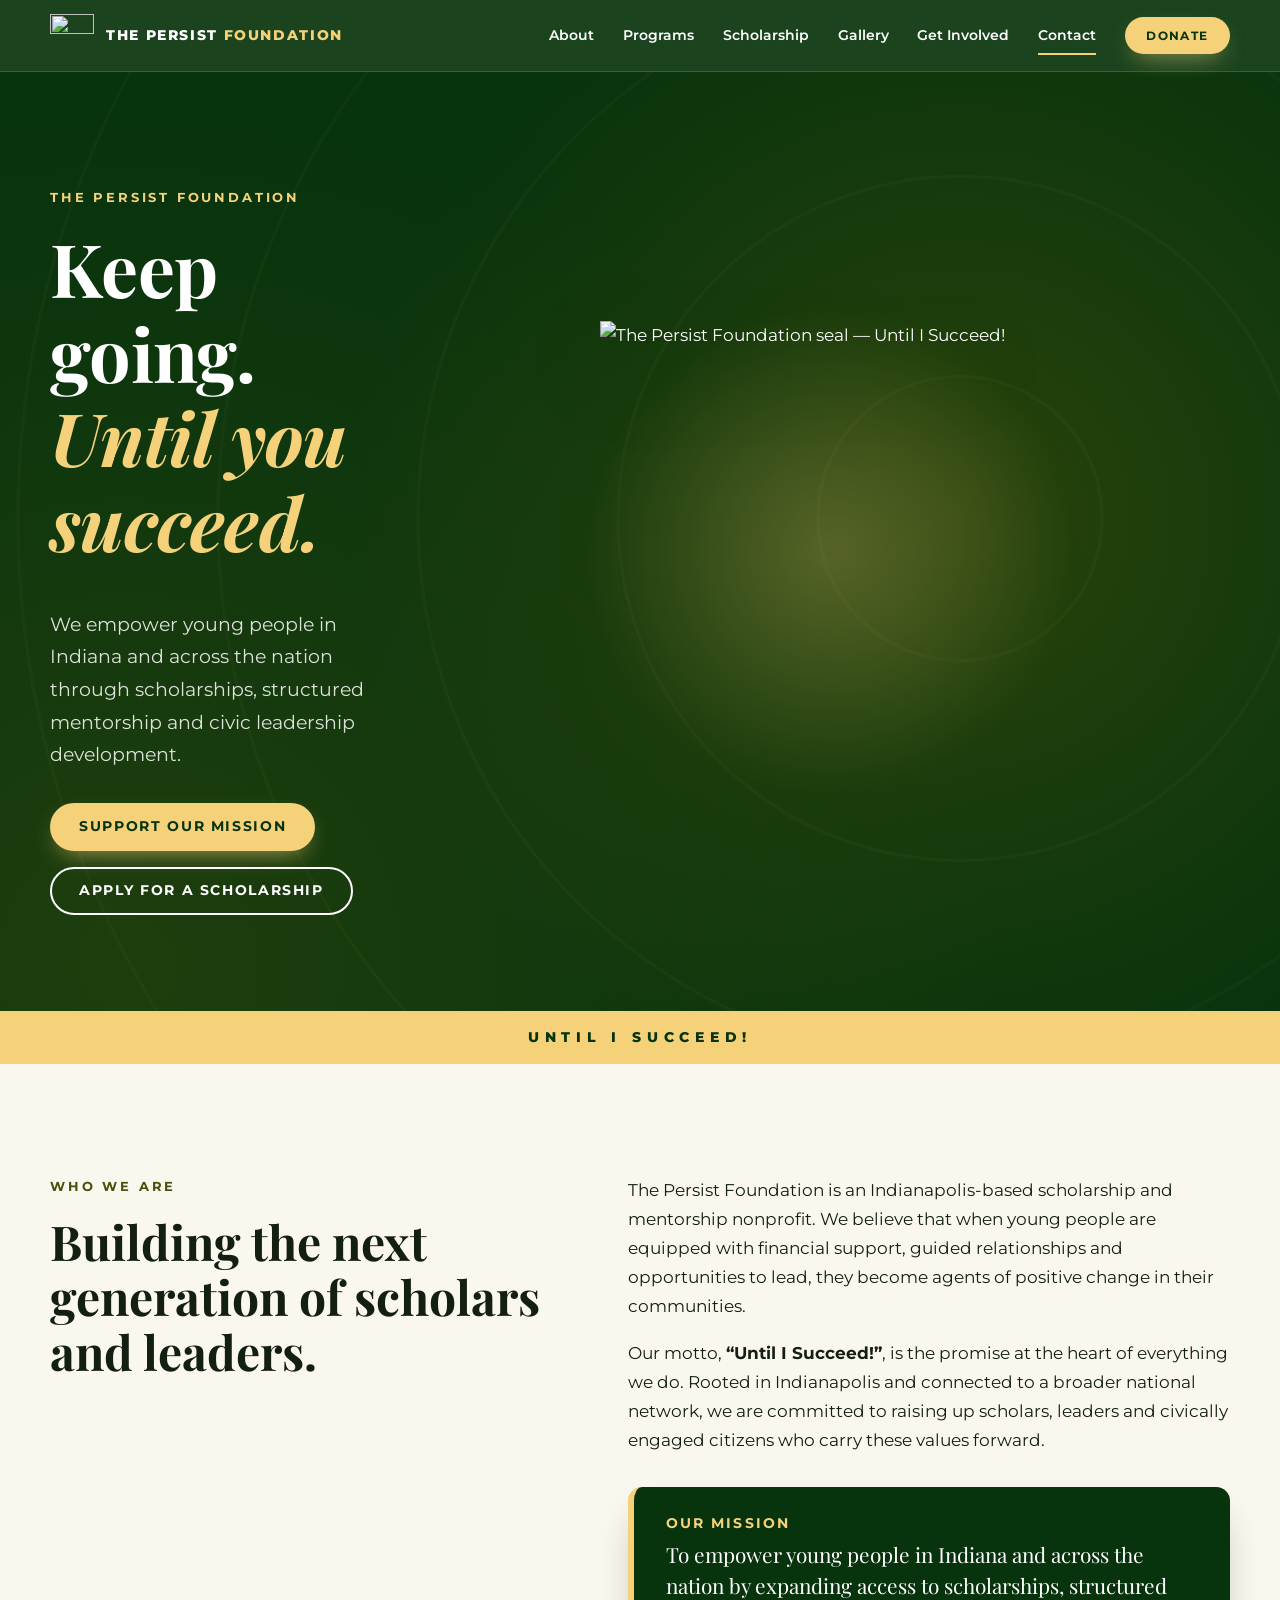
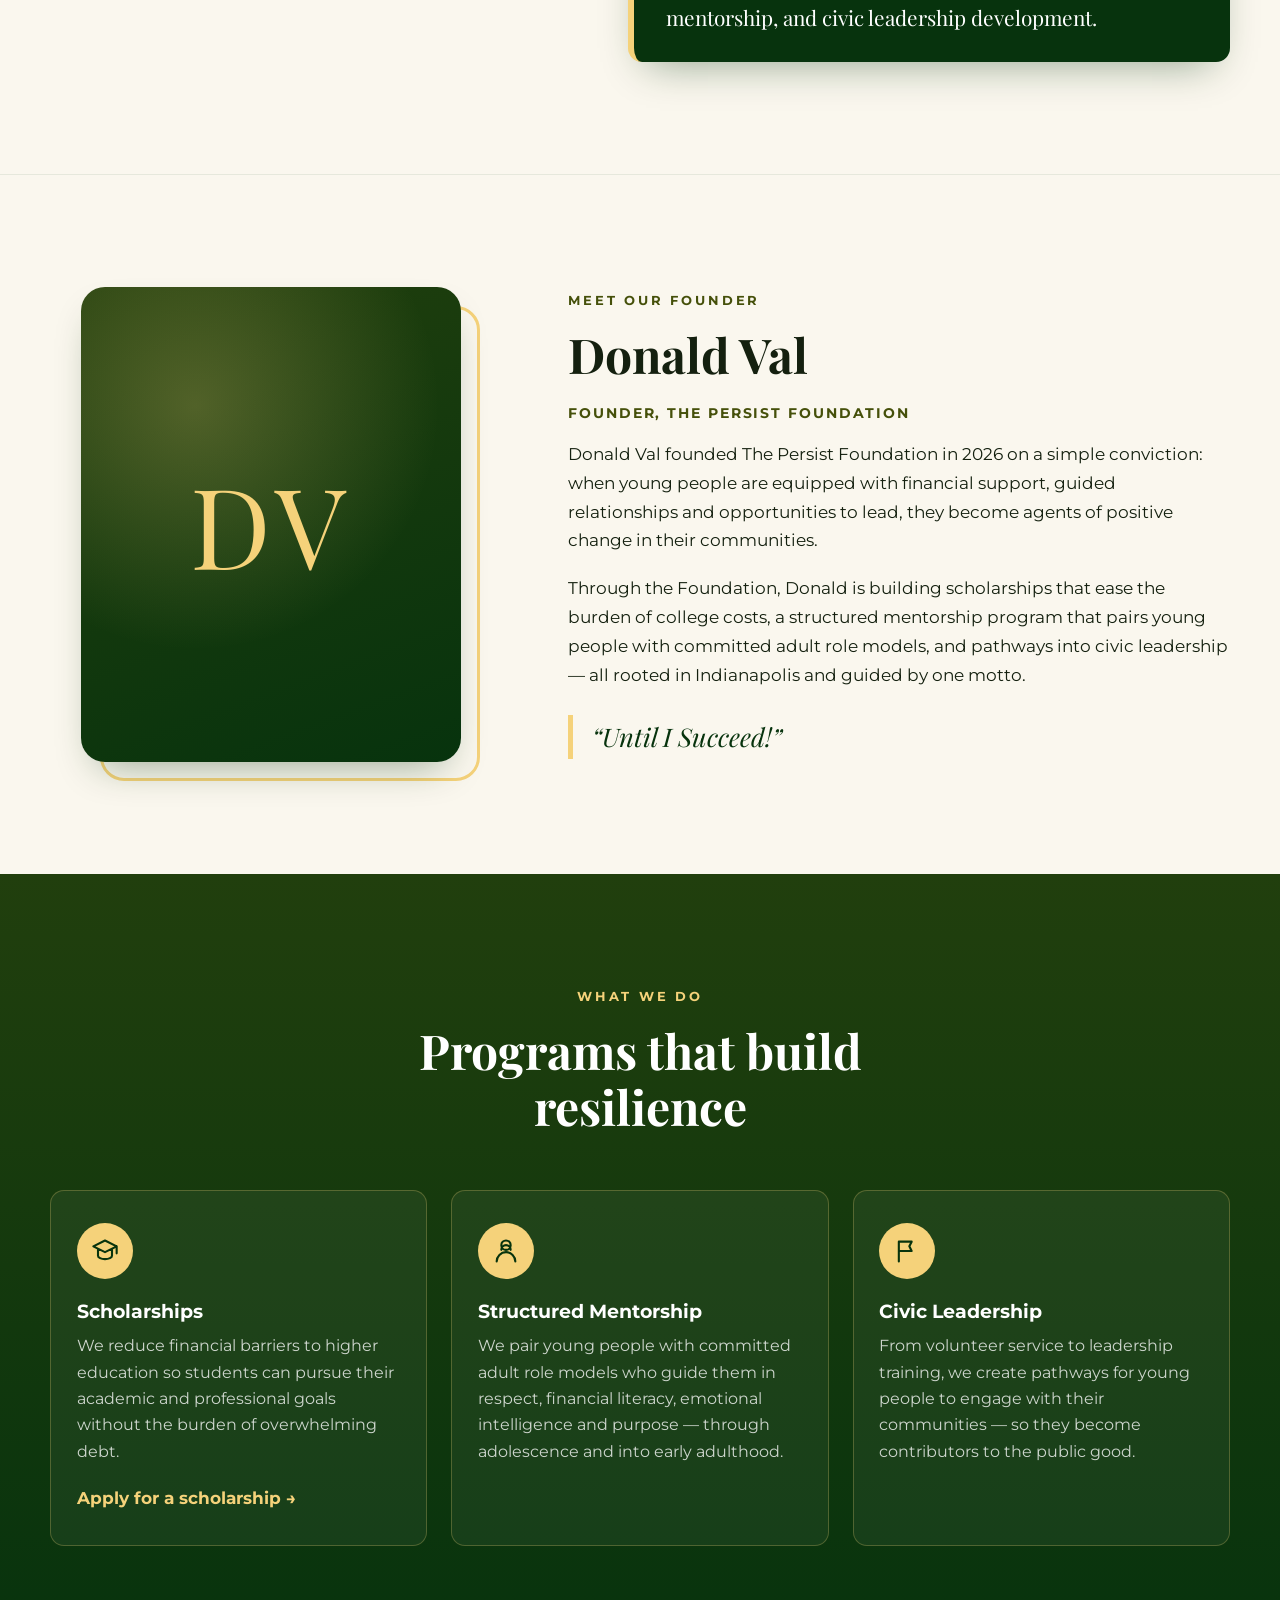
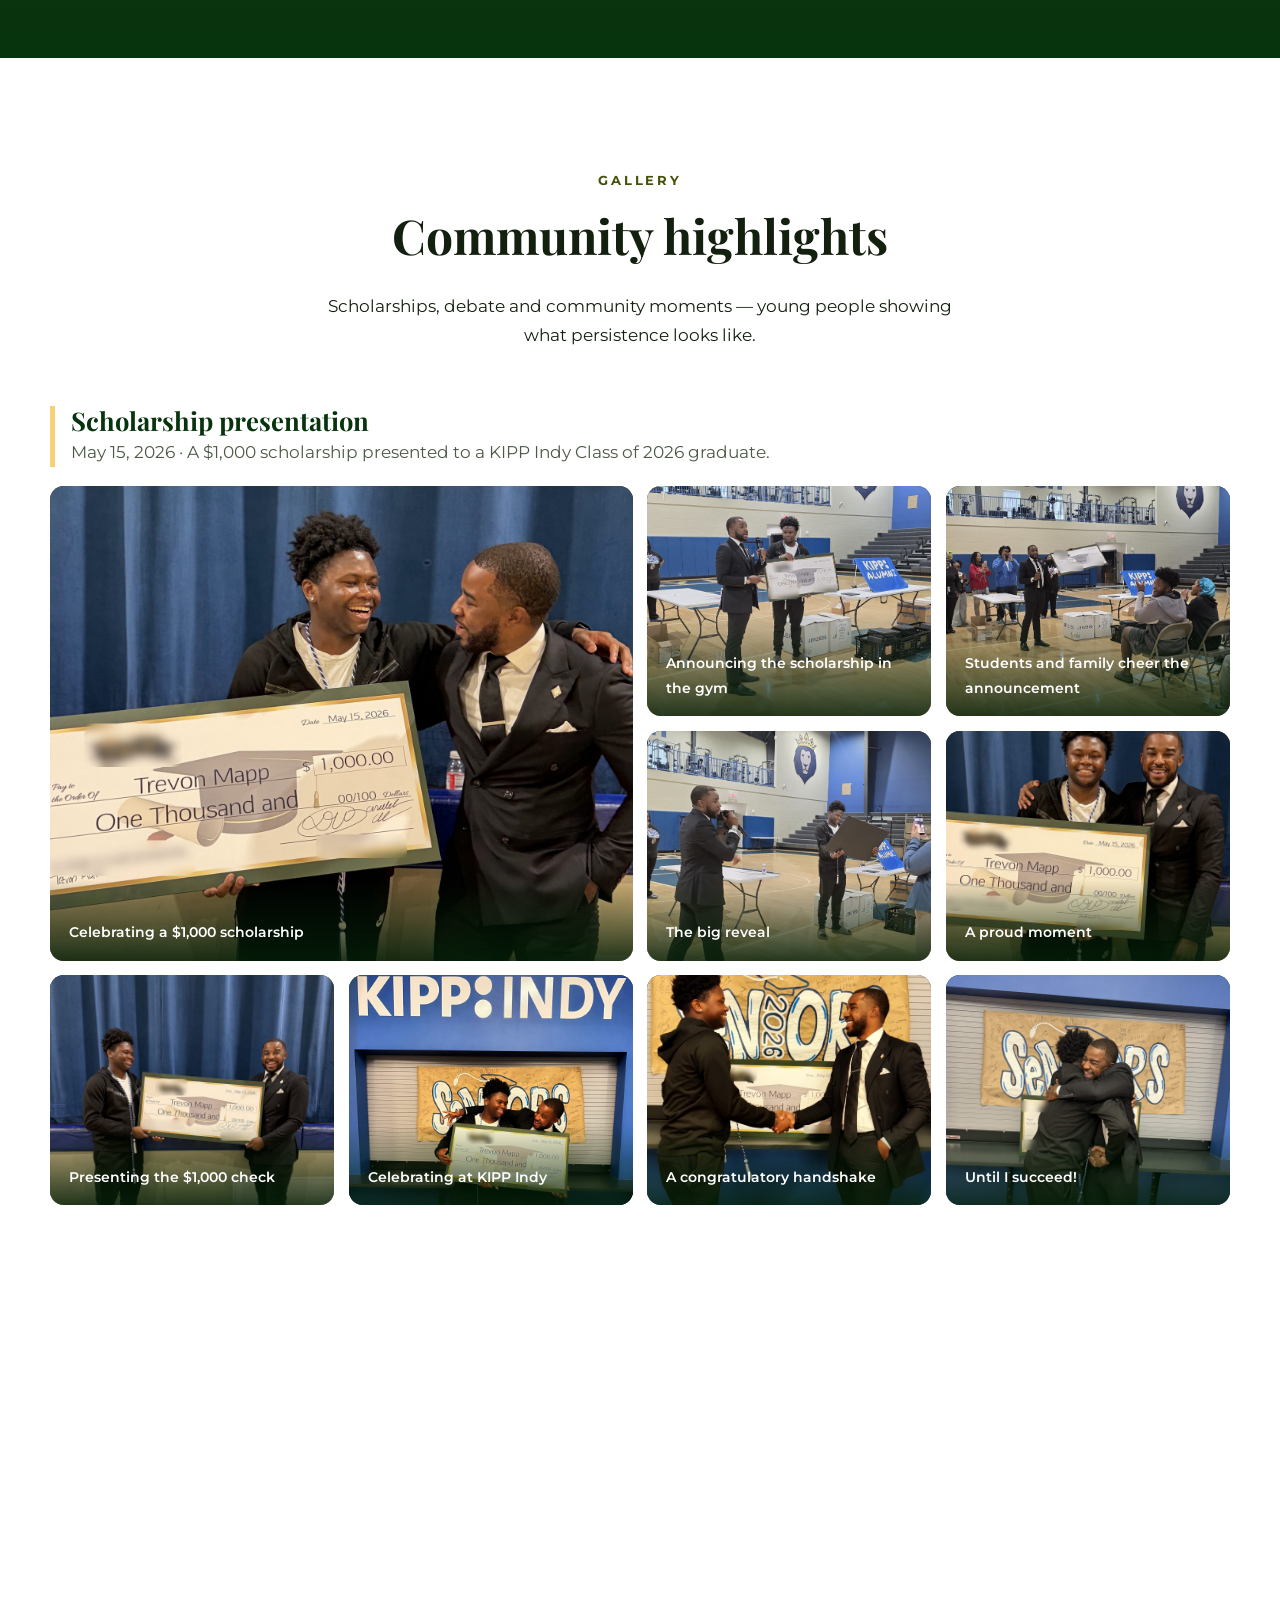
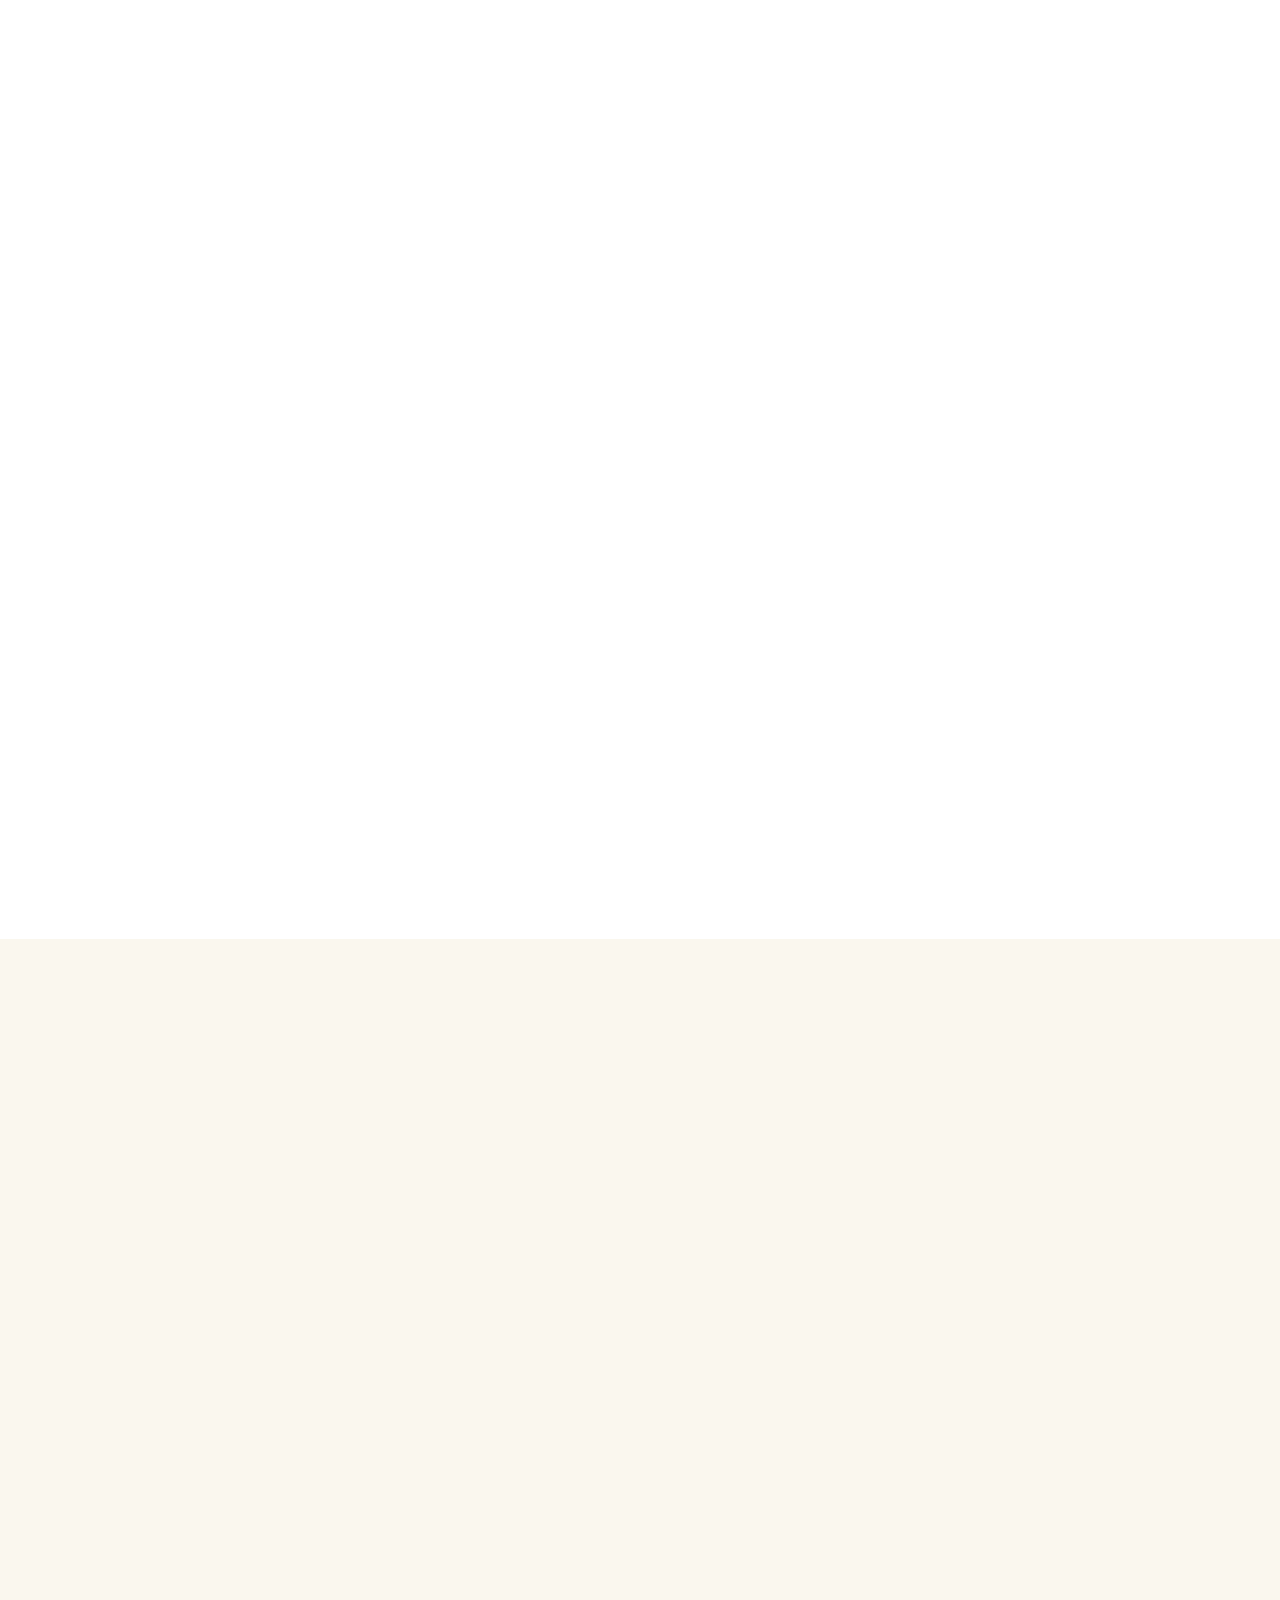
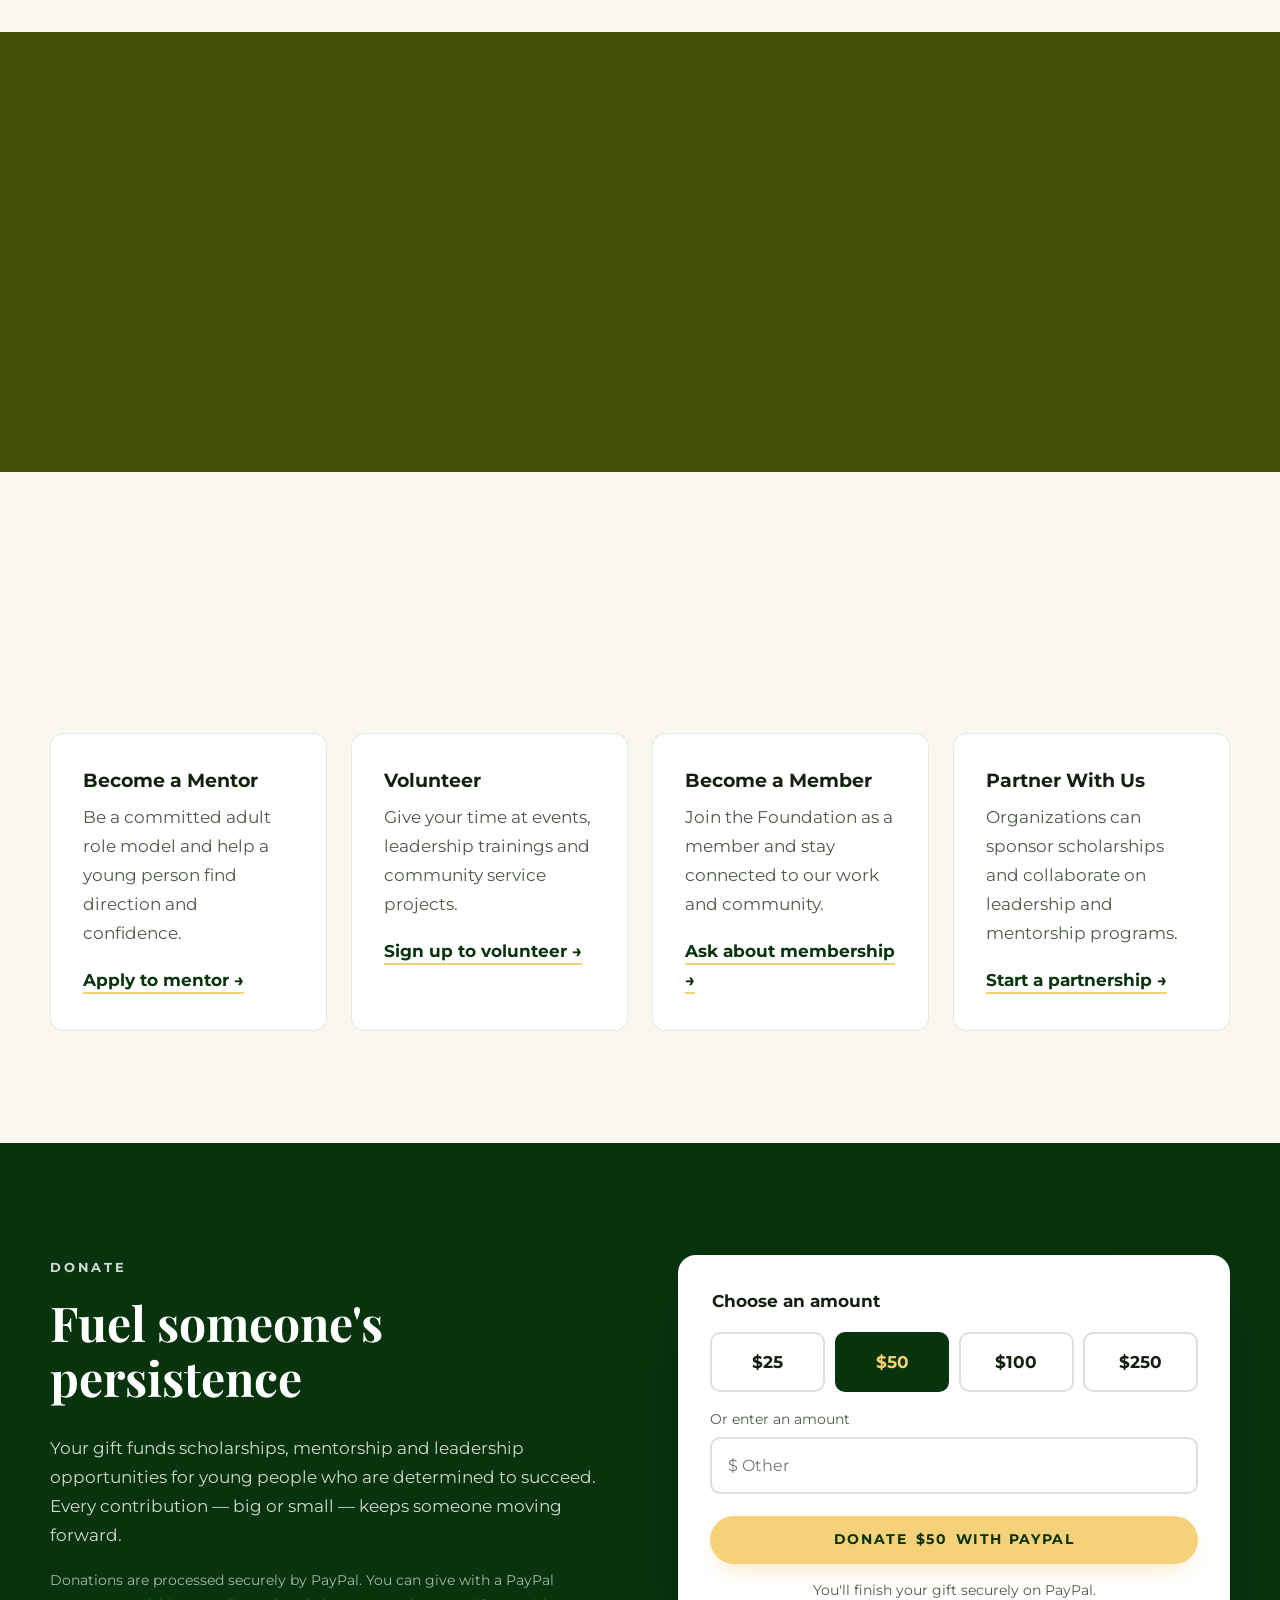
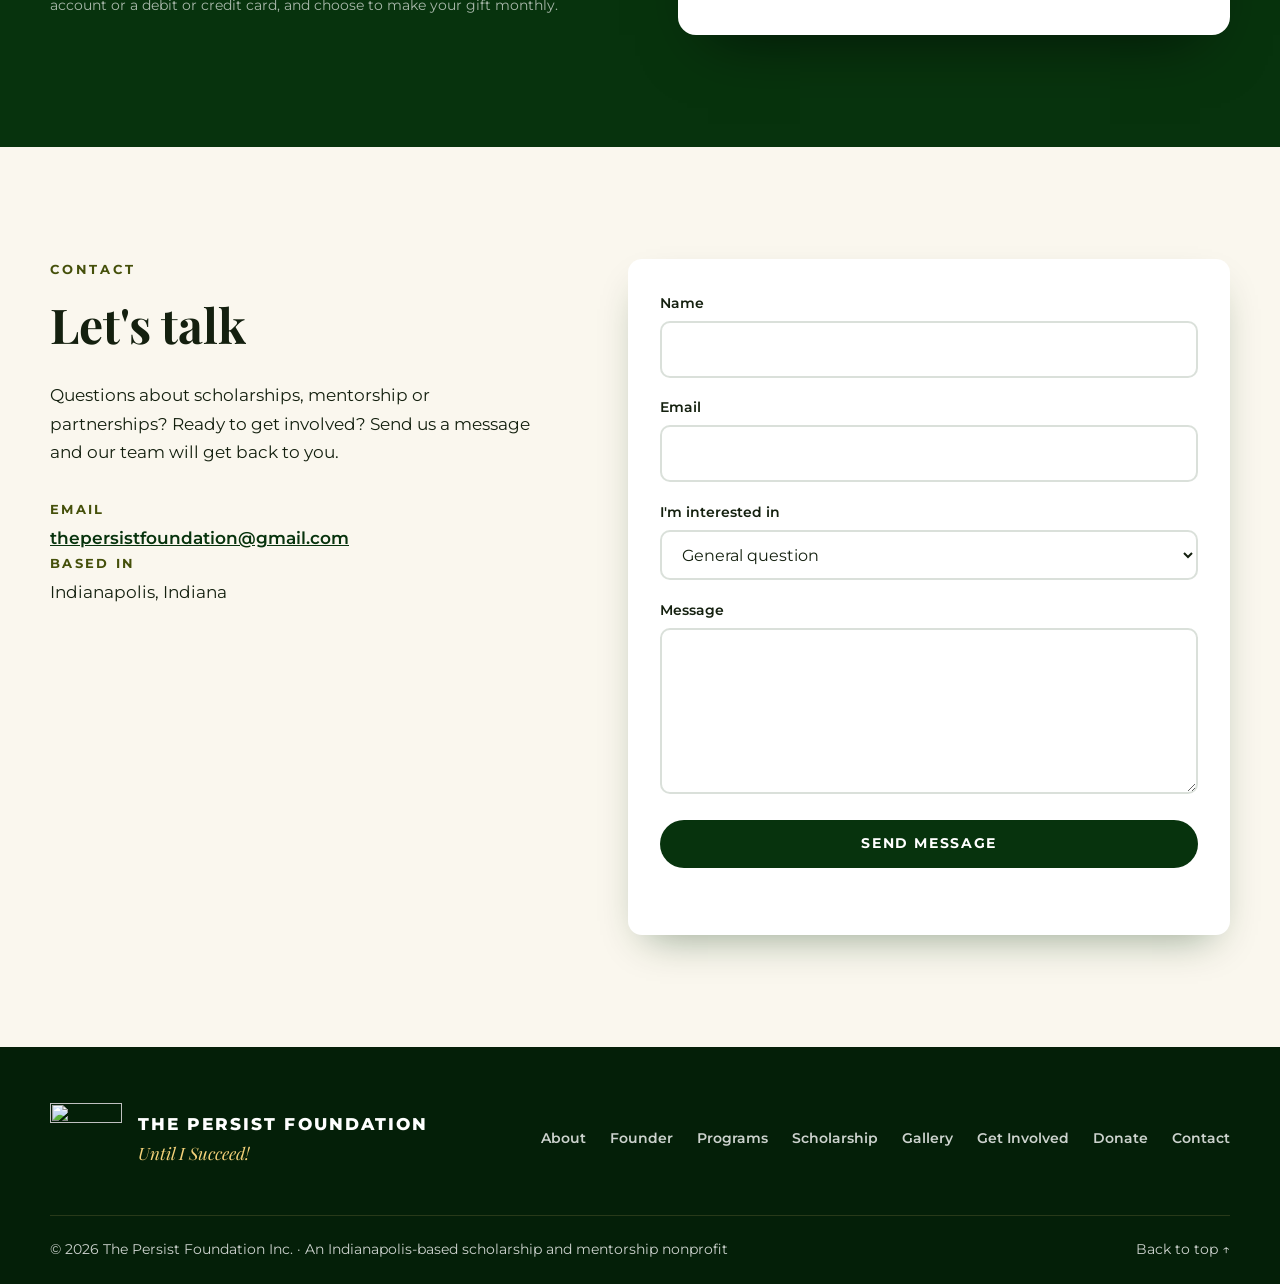
==== commit 1a55f144: "Add Meet Our Founder section Short founder bio for Donald Val with a monogram placeholder for a phot" ====
--- a/index.html
+++ b/index.html
@@ -82,6 +82,23 @@
             <h3>Our Mission</h3>
             <p>To empower young people in Indiana and across the nation by expanding access to scholarships, structured mentorship, and civic leadership development.</p>
           </div>
+        </div>
+      </div>
+    </section>
+
+    <!-- FOUNDER -->
+    <section id="founder" class="section founder-section">
+      <div class="container founder-grid">
+        <div class="founder-photo reveal" aria-hidden="true">
+          <div class="founder-monogram"><span>DV</span></div>
+        </div>
+        <div class="founder-copy reveal">
+          <p class="eyebrow dark">Meet Our Founder</p>
+          <h2>Donald Val</h2>
+          <p class="founder-title">Founder, The Persist Foundation</p>
+          <p>Donald Val founded The Persist Foundation in 2026 on a simple conviction: when young people are equipped with financial support, guided relationships and opportunities to lead, they become agents of positive change in their communities.</p>
+          <p>Through the Foundation, Donald is building scholarships that ease the burden of college costs, a structured mentorship program that pairs young people with committed adult role models, and pathways into civic leadership — all rooted in Indianapolis and guided by one motto.</p>
+          <blockquote class="founder-quote">“Until I Succeed!”</blockquote>
         </div>
       </div>
     </section>
@@ -420,6 +437,7 @@
       </div>
       <nav class="footer-nav" aria-label="Footer">
         <a href="#about">About</a>
+        <a href="#founder">Founder</a>
         <a href="#programs">Programs</a>
         <a href="scholarship.html">Scholarship</a>
         <a href="#gallery">Gallery</a>
--- a/styles.css
+++ b/styles.css
@@ -268,6 +268,30 @@
 .contact-list li { display: flex; flex-direction: column; gap: .2rem; }
 .contact-list strong { font-size: .8rem; letter-spacing: .18em; text-transform: uppercase; color: var(--olive); }
 .contact-list a { font-weight: 600; color: var(--green-900); word-break: break-word; }
+
+/* Founder ---------------------------------------------------------------- */
+.founder-section { background: var(--cream); border-top: 1px solid rgba(7, 51, 13, .08); }
+.founder-grid { display: grid; grid-template-columns: .8fr 1.2fr; gap: clamp(2rem, 6vw, 5rem); align-items: center; }
+.founder-photo { position: relative; max-width: 380px; width: 100%; justify-self: center; }
+.founder-photo::before {
+  content: ""; position: absolute; inset: 1.2rem -1.2rem -1.2rem 1.2rem; border-radius: 24px;
+  border: 3px solid var(--gold);
+}
+.founder-monogram, .founder-photo img {
+  position: relative; aspect-ratio: 4 / 5; border-radius: 24px; overflow: hidden; box-shadow: var(--shadow);
+  background:
+    radial-gradient(circle at 30% 25%, rgba(245, 210, 122, .25), transparent 55%),
+    linear-gradient(160deg, var(--green-700), var(--green-900));
+  display: grid; place-items: center; width: 100%; object-fit: cover;
+}
+.founder-monogram span {
+  font-family: var(--font-serif); font-size: clamp(4rem, 10vw, 7rem); color: var(--gold); letter-spacing: .05em;
+}
+.founder-title { font-weight: 700; color: var(--olive); text-transform: uppercase; letter-spacing: .14em; font-size: .85rem; margin-top: -.6rem; }
+.founder-quote {
+  margin: 1.6rem 0 0; padding-left: 1.2rem; border-left: 5px solid var(--gold);
+  font-family: var(--font-serif); font-style: italic; font-size: 1.6rem; color: var(--green-900);
+}
 
 /* Gallery ---------------------------------------------------------------- */
 .gallery-section { background: var(--white); }
@@ -426,7 +450,8 @@
   .site-nav a:not(.btn)::after { display: none; }
   .site-nav .btn { margin-top: 1rem; }
 
-  .hero-grid, .two-col, .donate-grid { grid-template-columns: 1fr; }
+  .hero-grid, .two-col, .donate-grid, .founder-grid { grid-template-columns: 1fr; }
+  .founder-photo { max-width: 280px; }
   .hero-grid { text-align: center; }
   .hero-seal { order: -1; width: min(70%, 320px); }
   .lead { margin-inline: auto; }
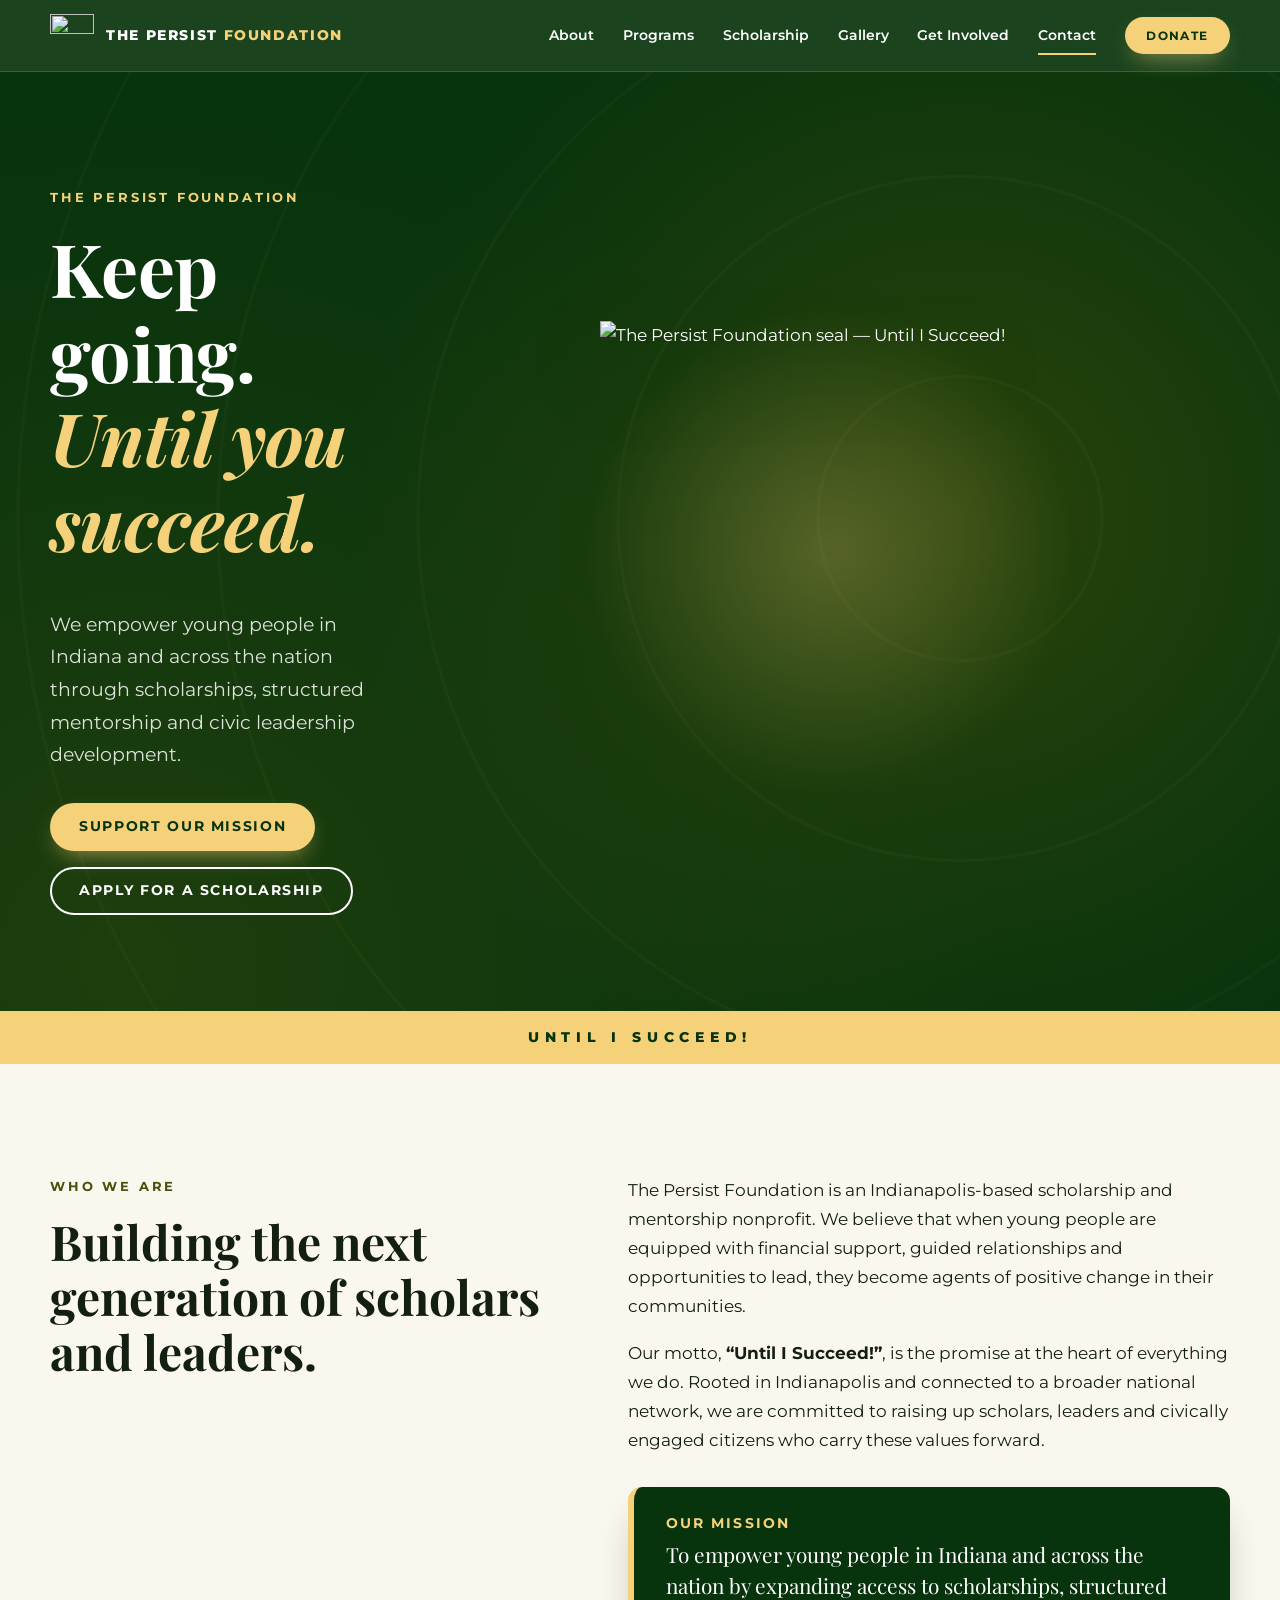
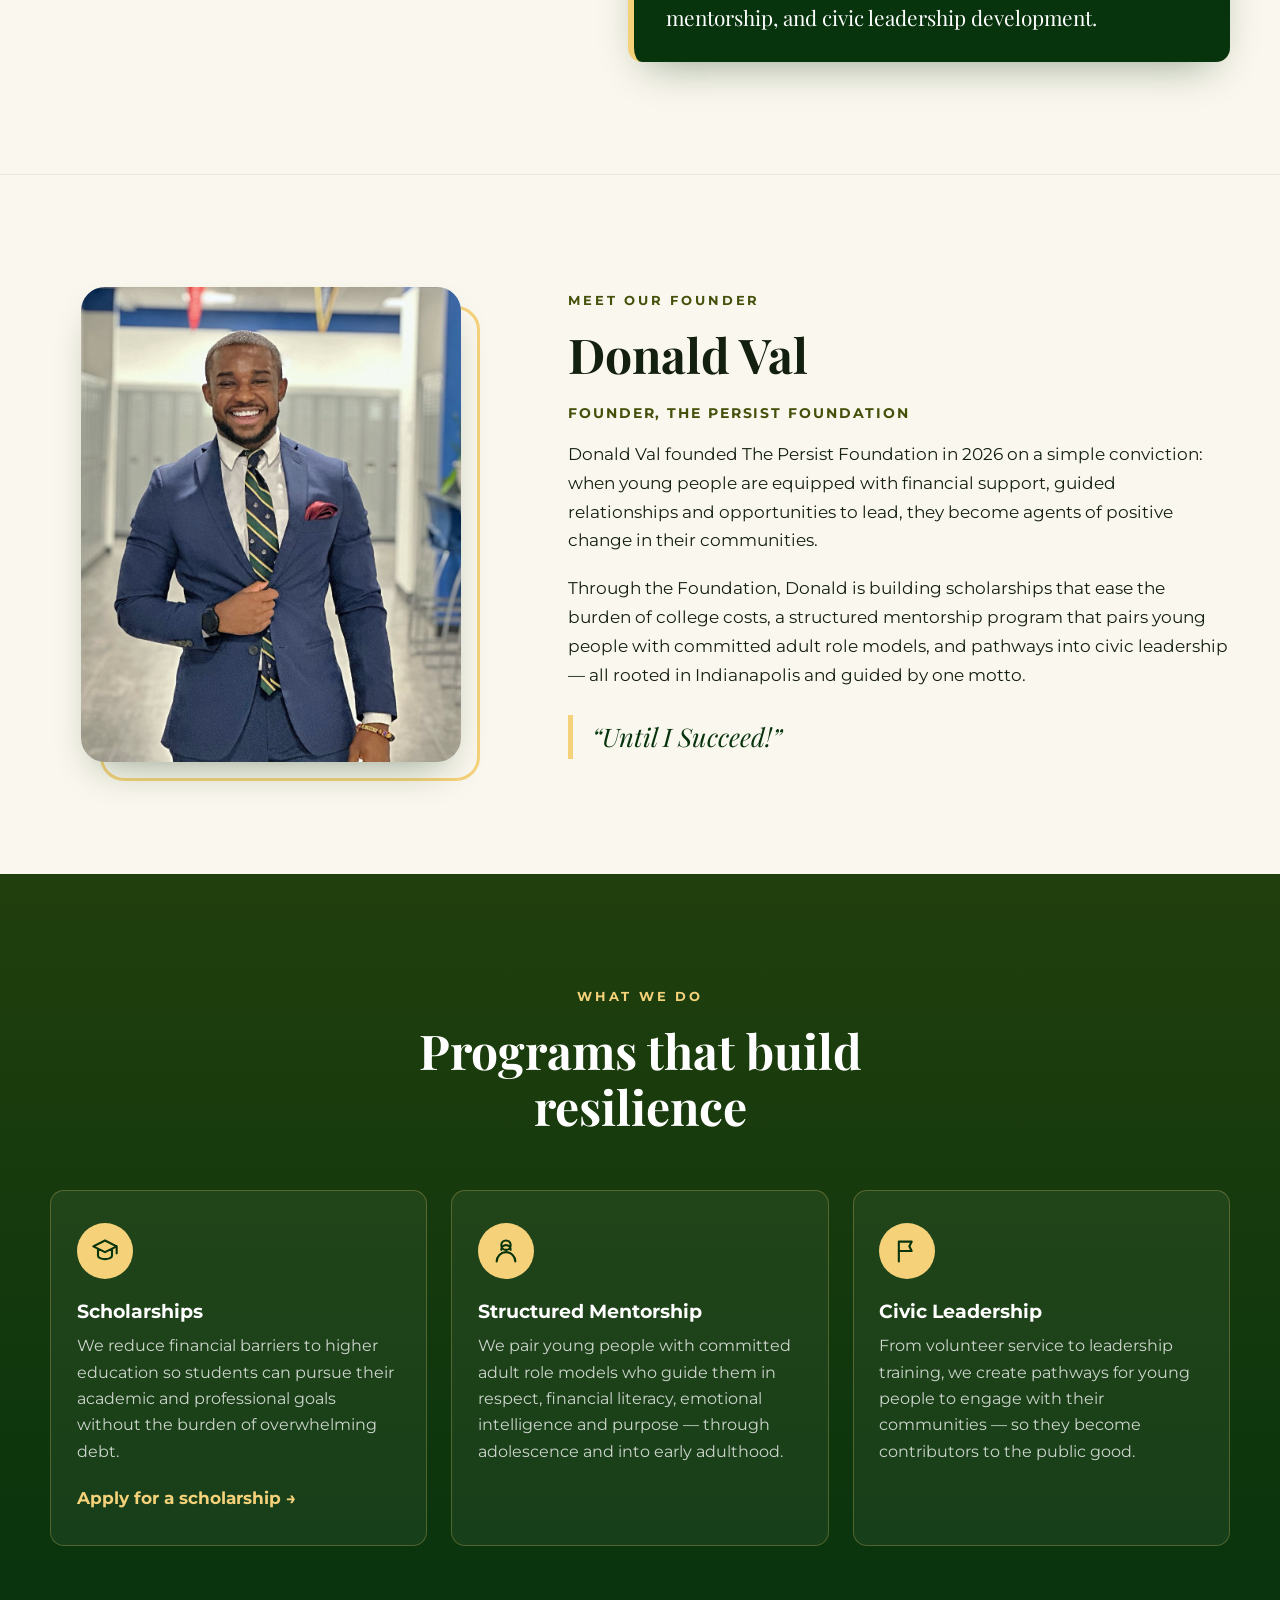
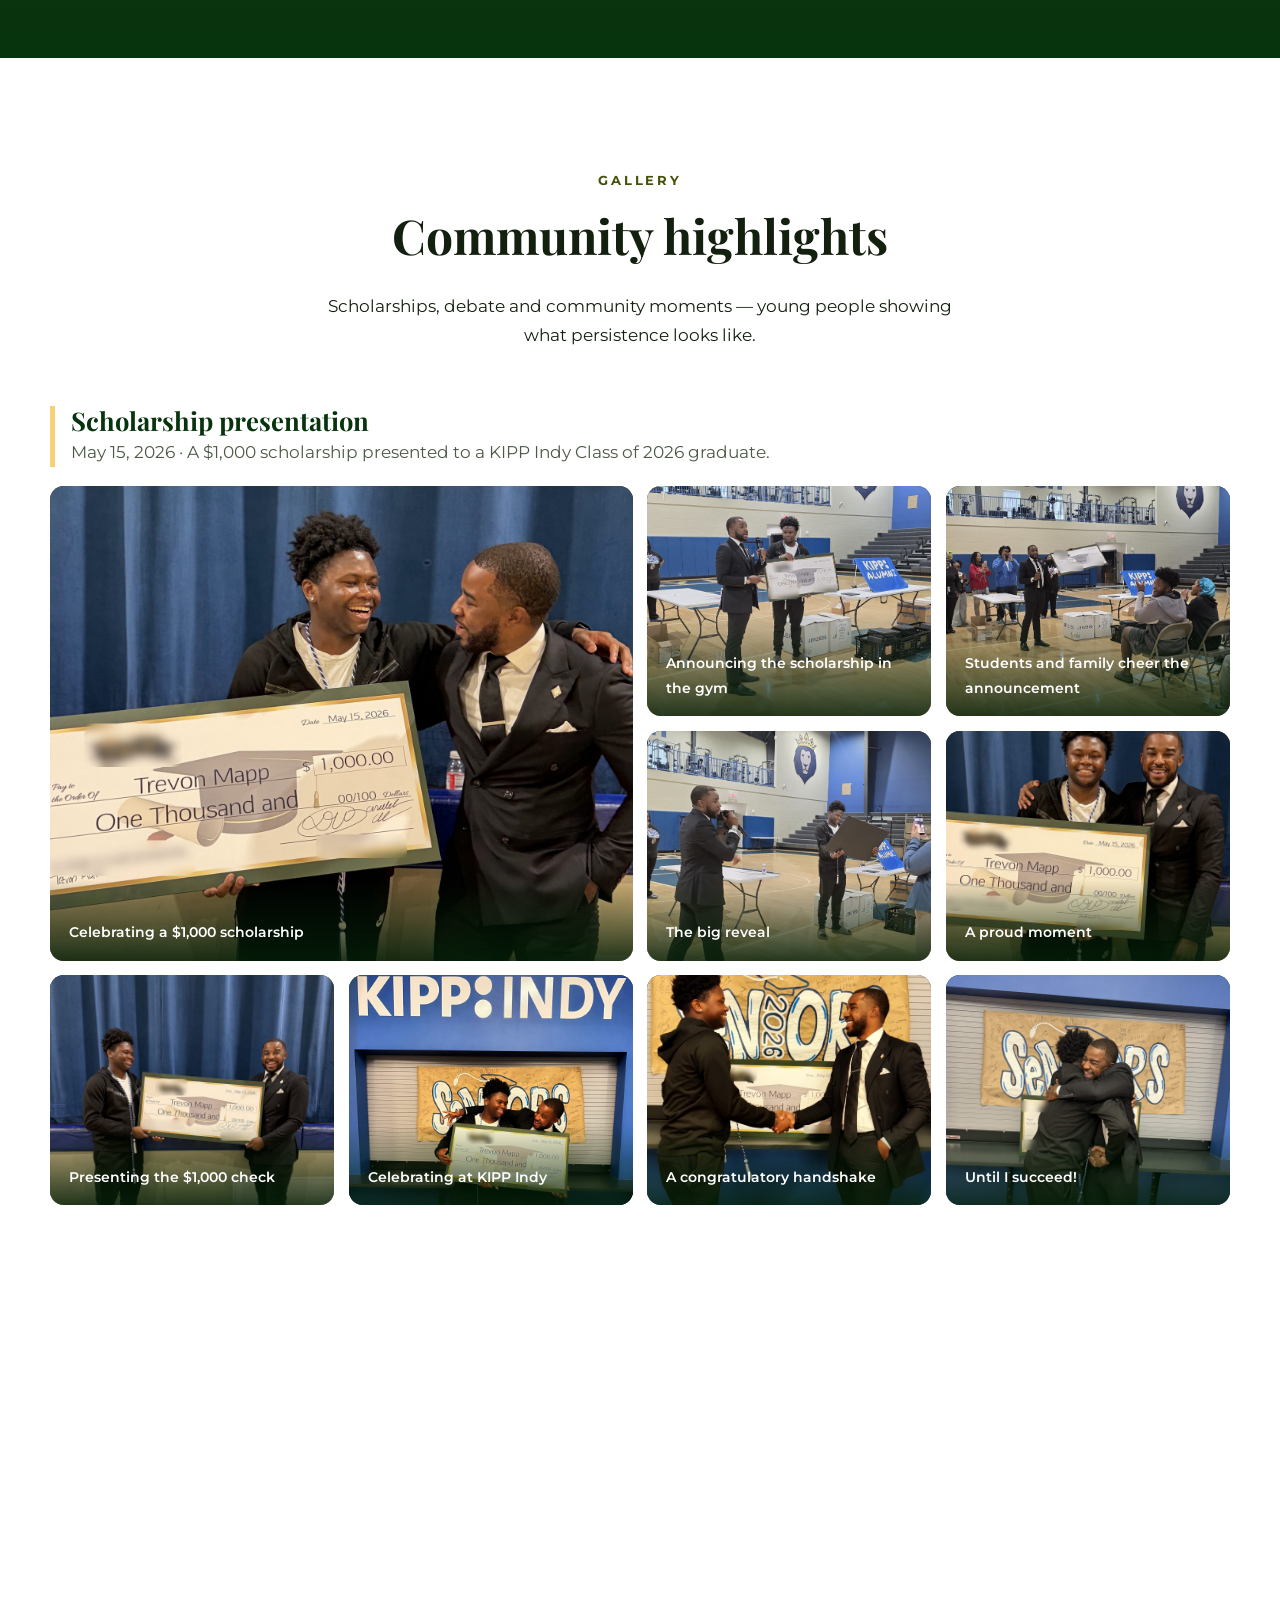
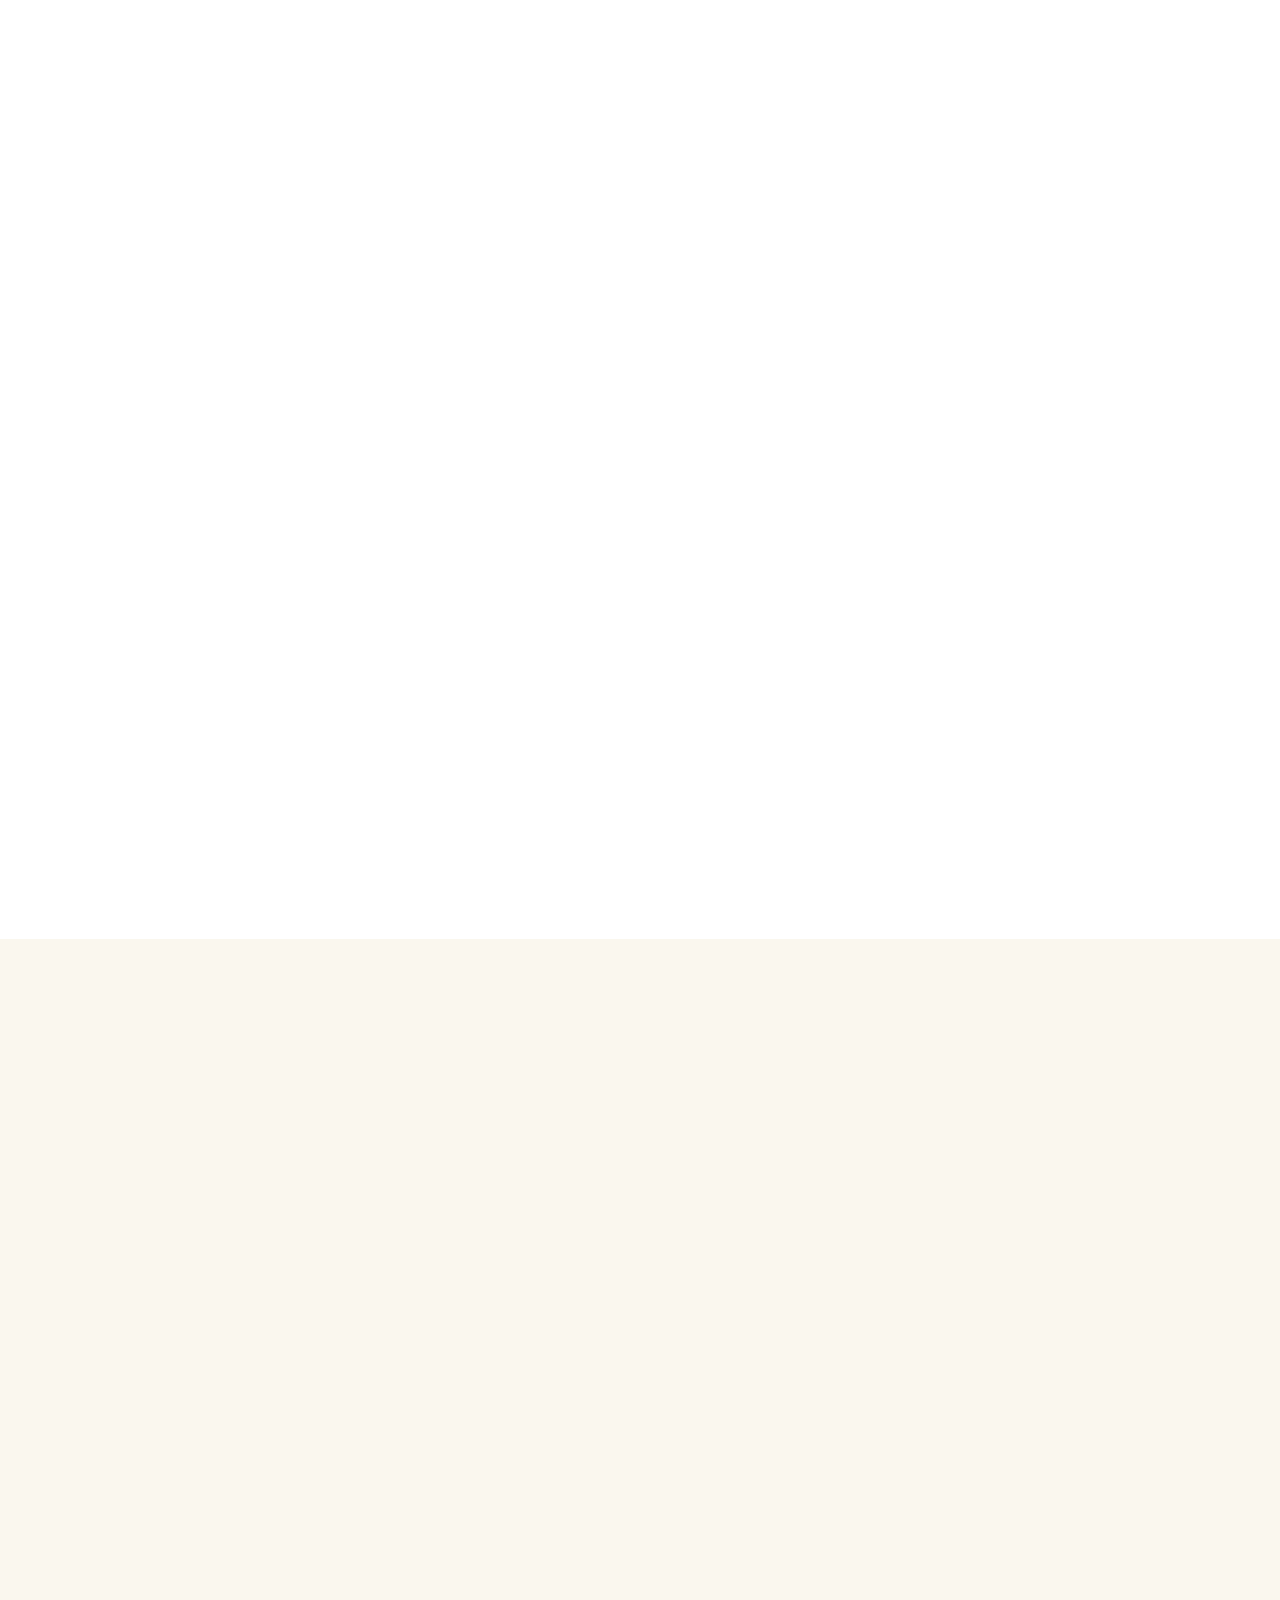
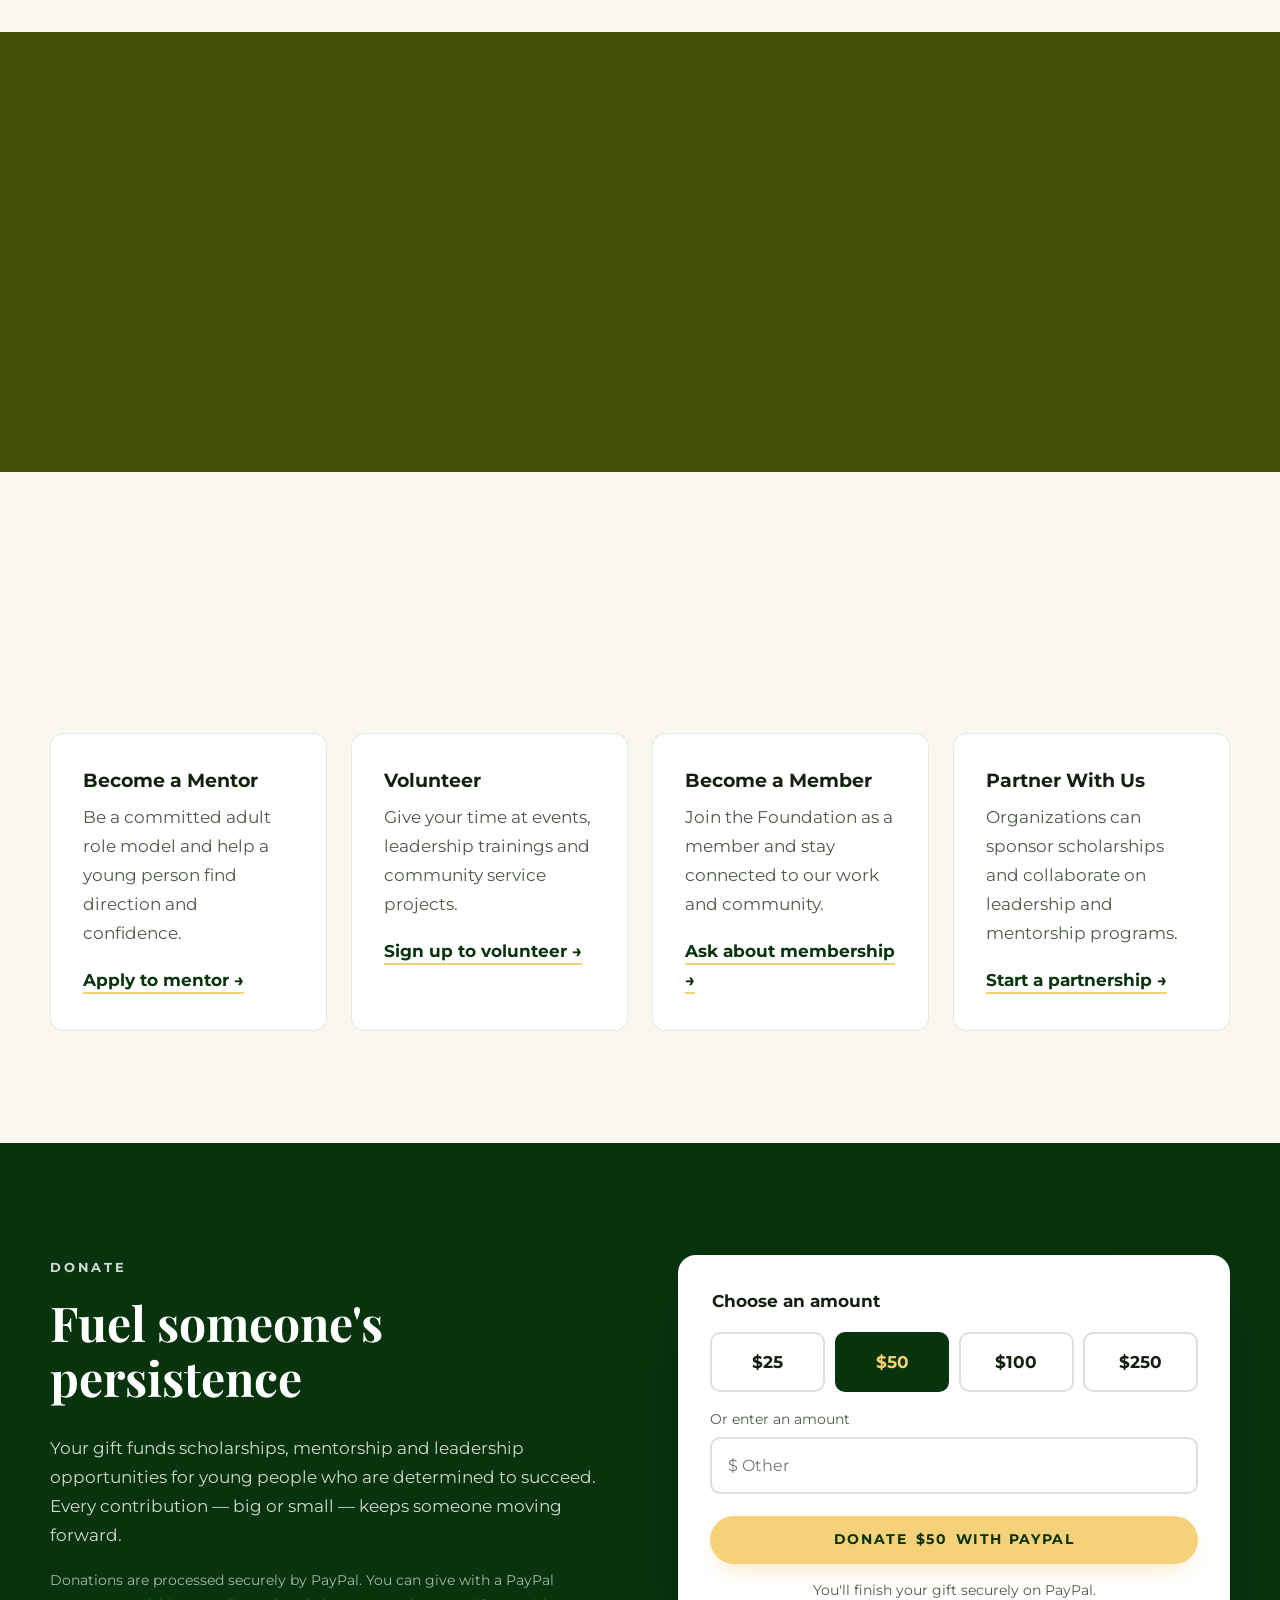
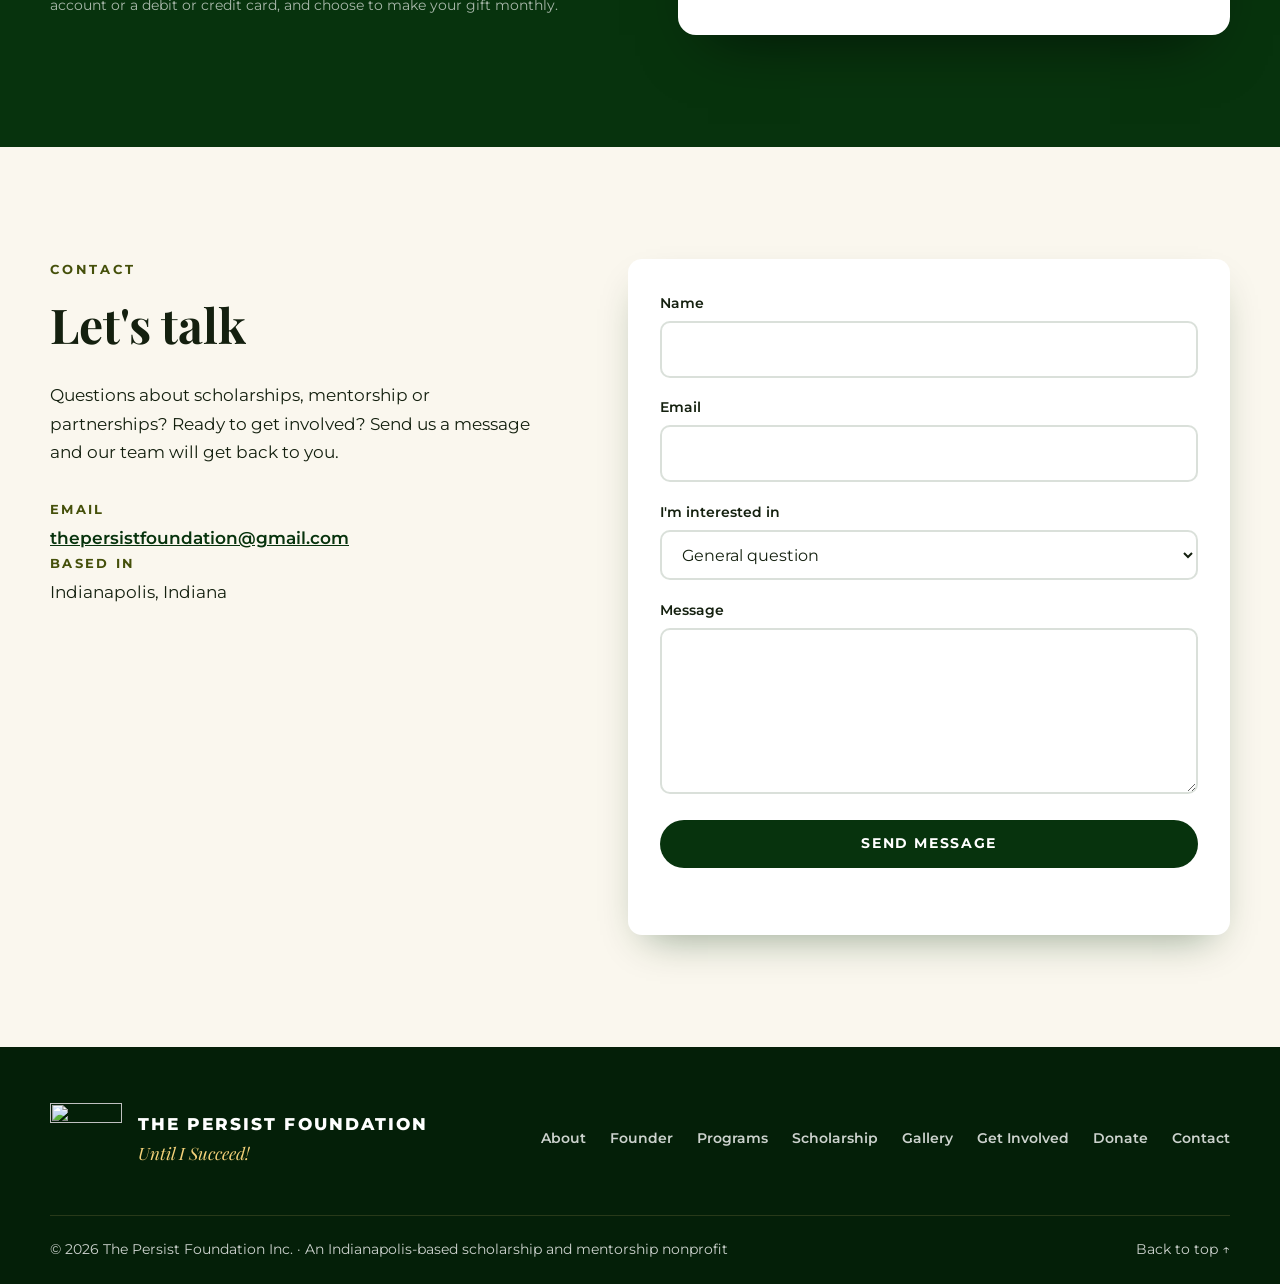
==== commit 4b66d0f2: "Add founder photo of Donald Val Co-Authored-By: Claude Opus 5.5 <noreply@anthropic.com> Claude-Sessi" ====
--- a/index.html
+++ b/index.html
@@ -89,8 +89,8 @@
     <!-- FOUNDER -->
     <section id="founder" class="section founder-section">
       <div class="container founder-grid">
-        <div class="founder-photo reveal" aria-hidden="true">
-          <div class="founder-monogram"><span>DV</span></div>
+        <div class="founder-photo reveal">
+          <img src="assets/founder-donald-val.jpg" alt="Donald Val, founder of The Persist Foundation, smiling in a navy suit in a school hallway" width="959" height="1200" loading="lazy">
         </div>
         <div class="founder-copy reveal">
           <p class="eyebrow dark">Meet Our Founder</p>
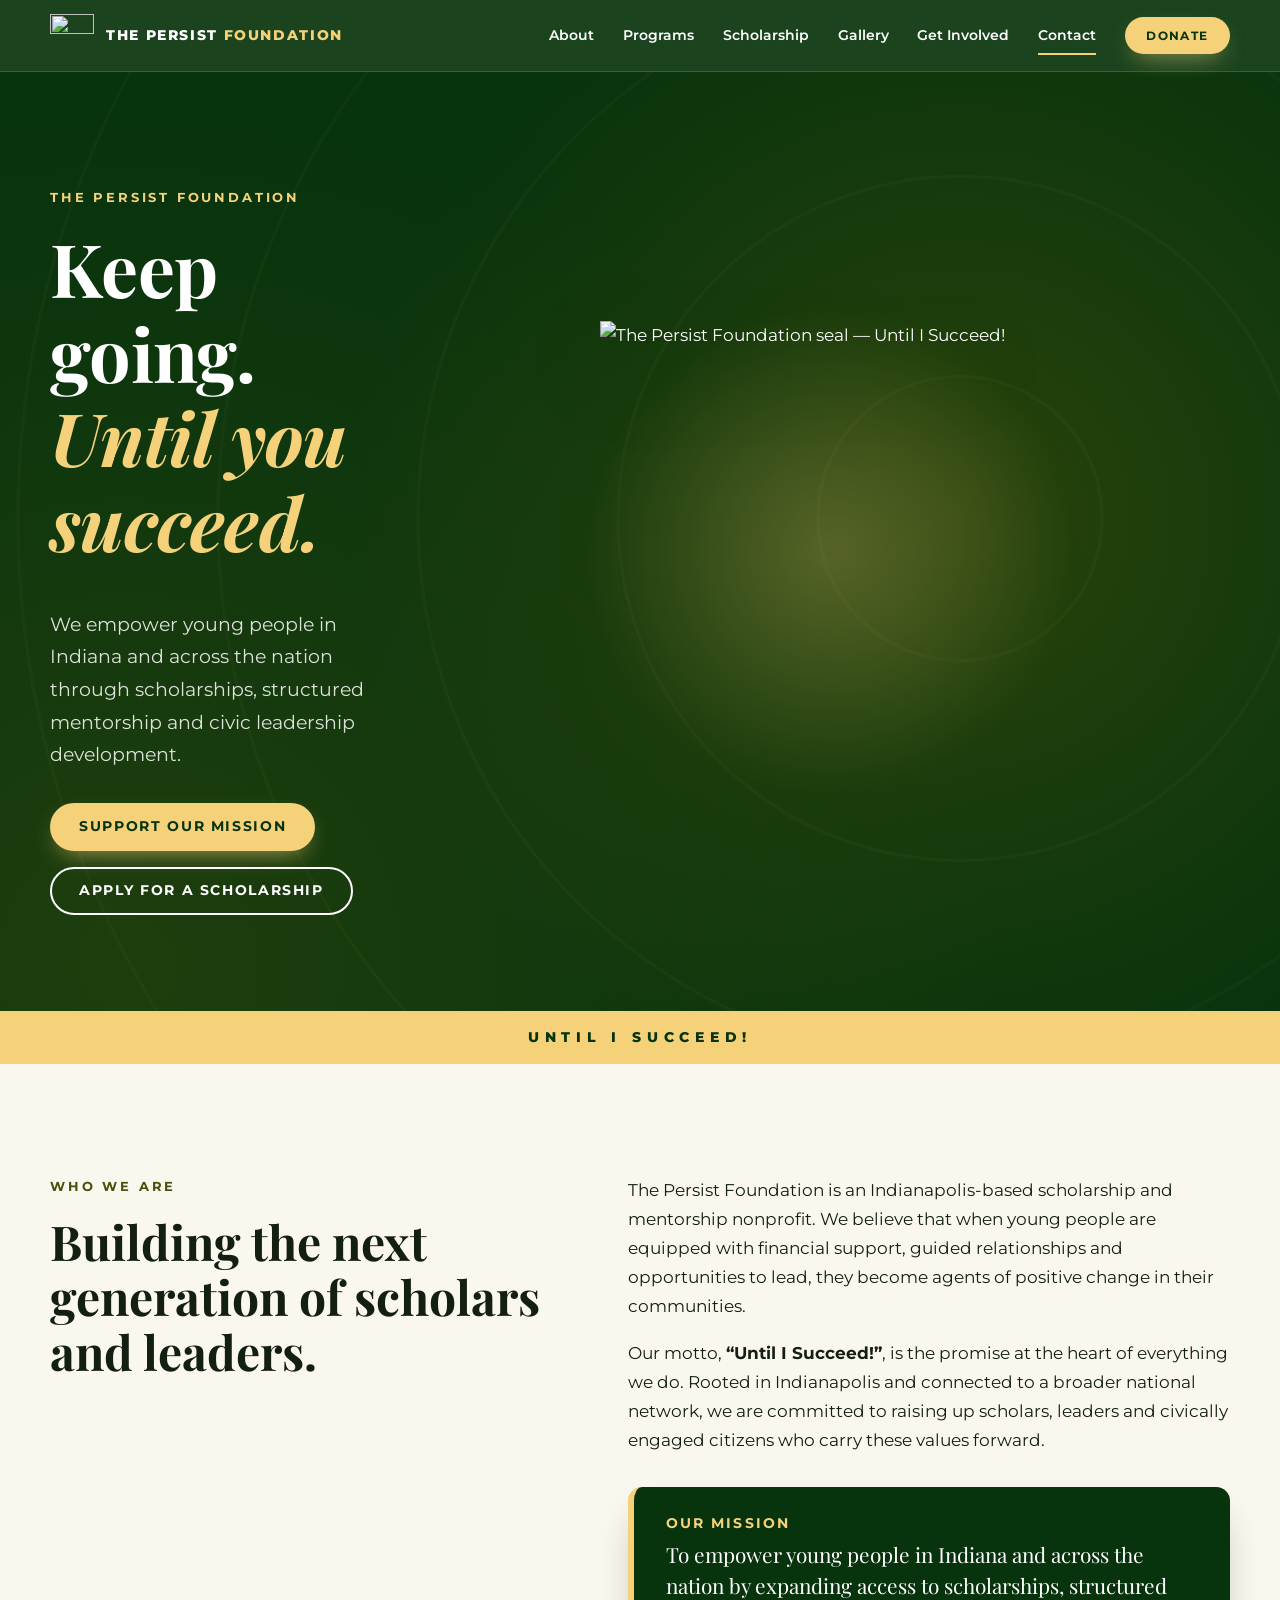
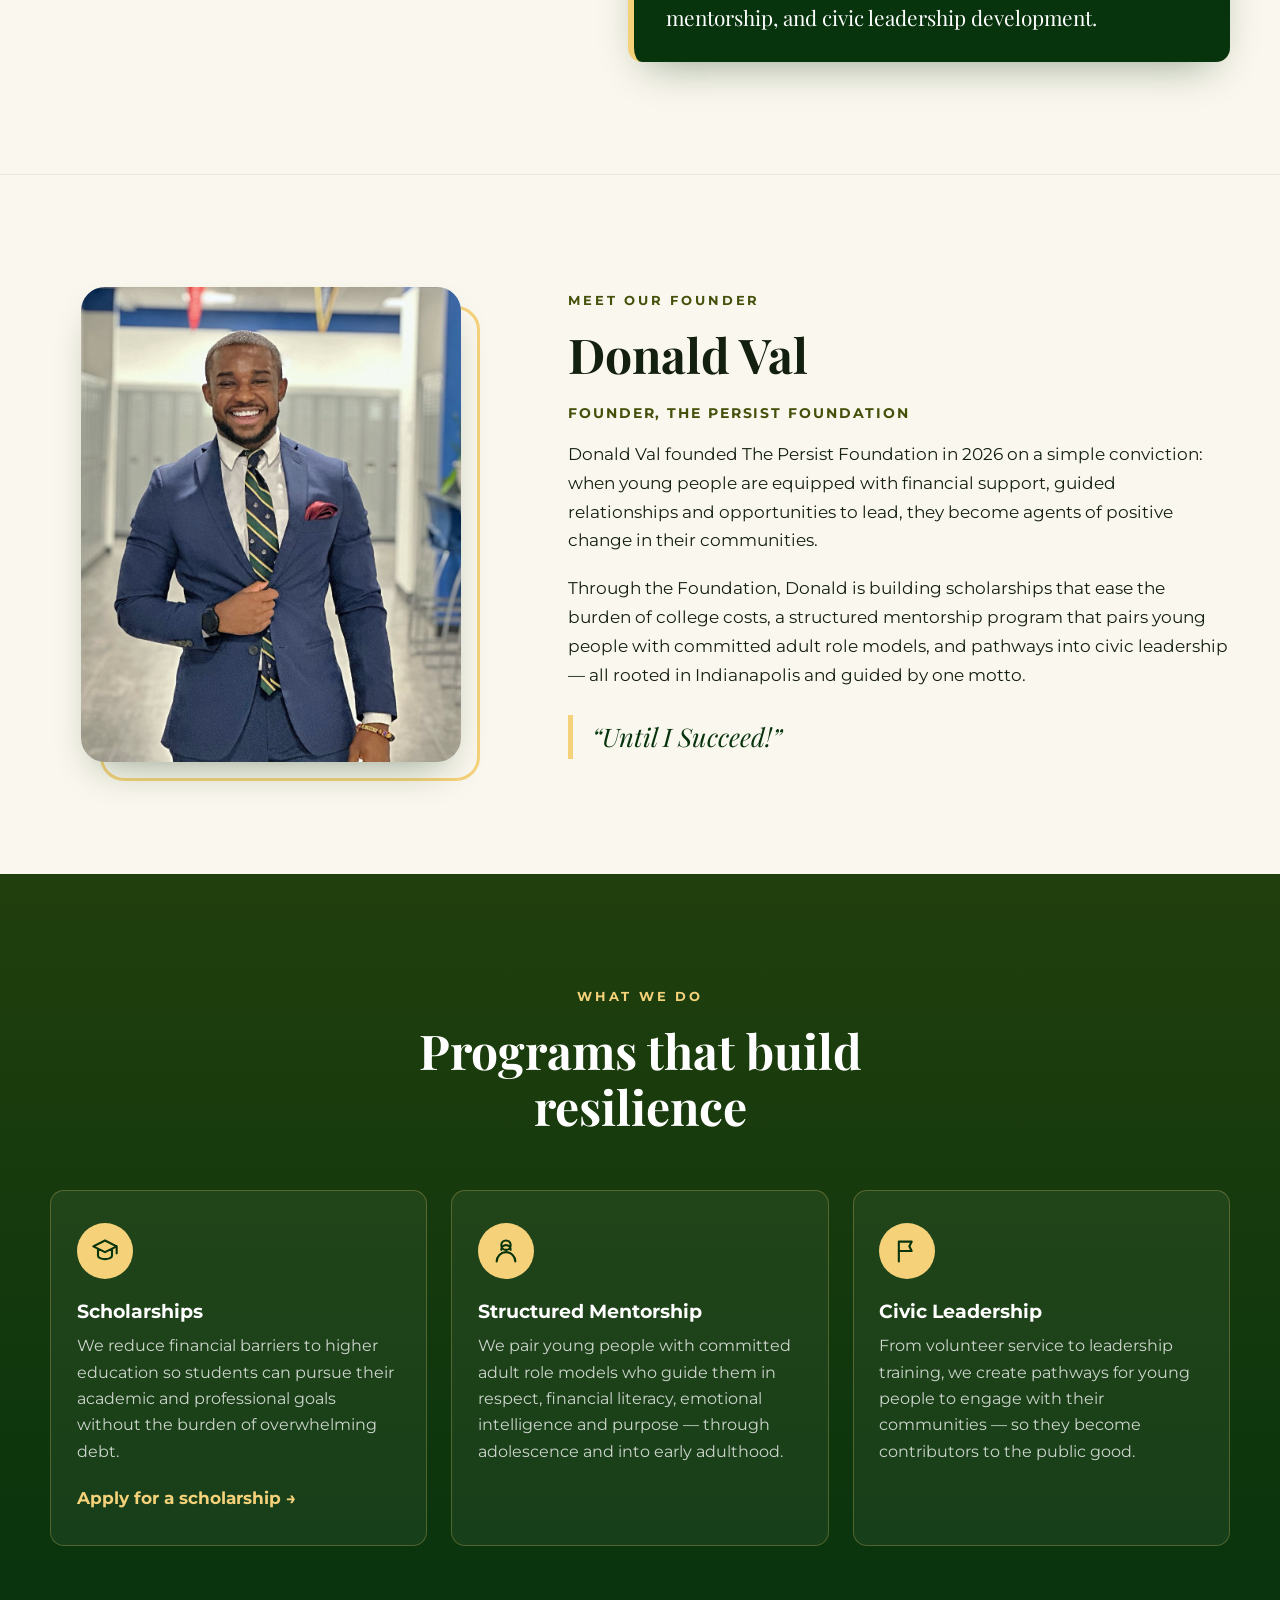
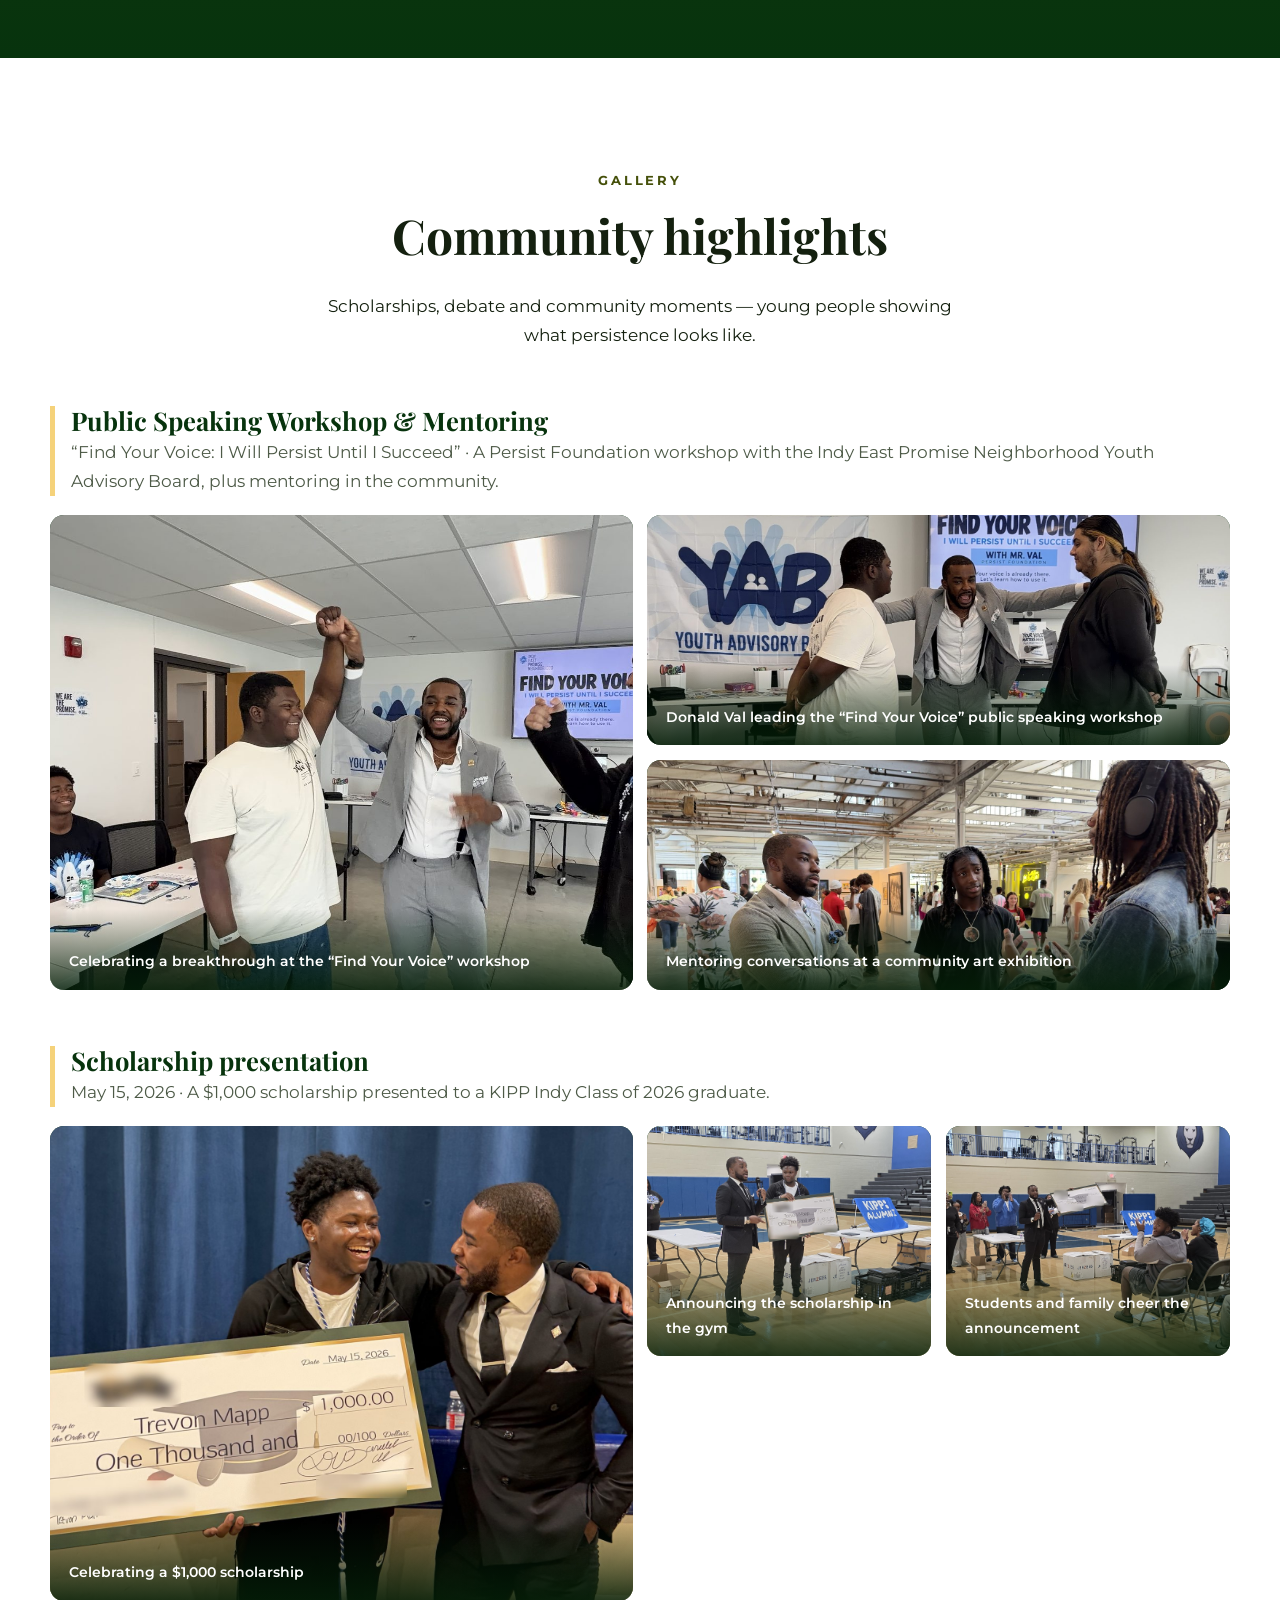
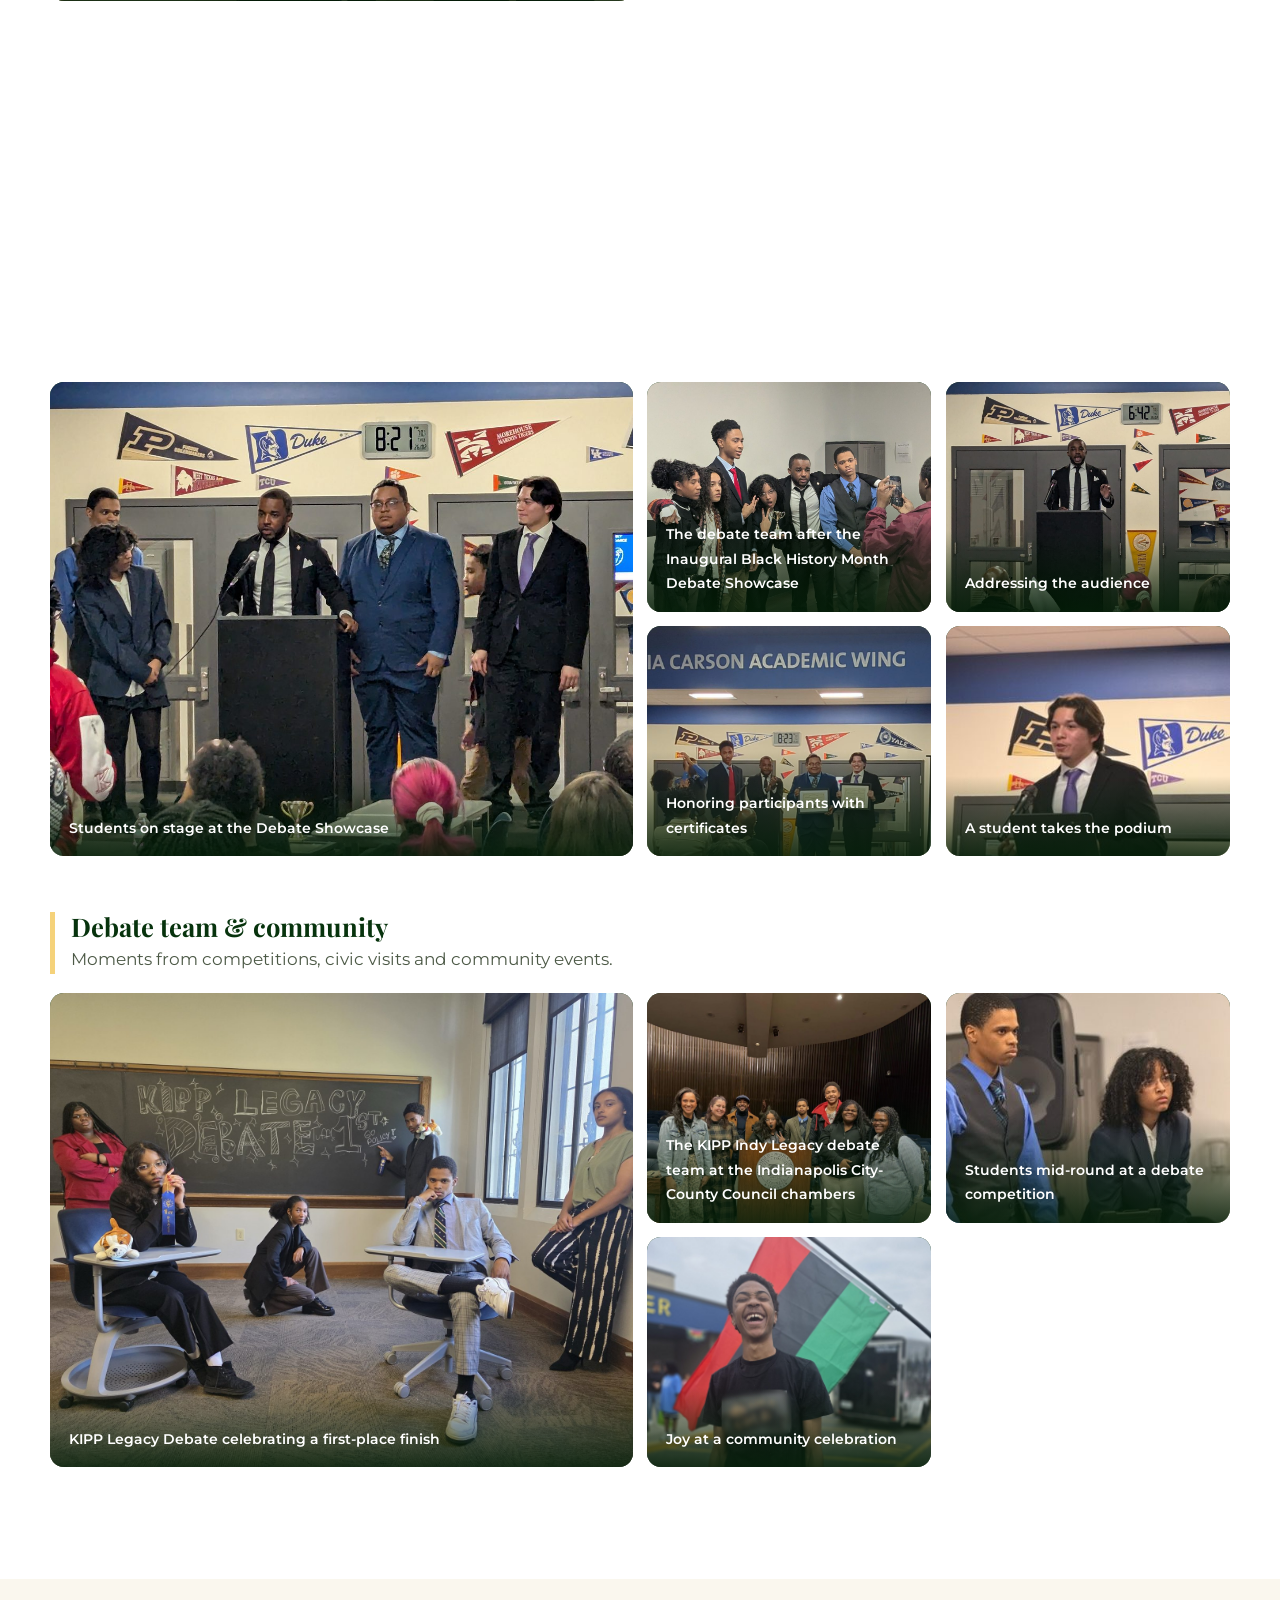
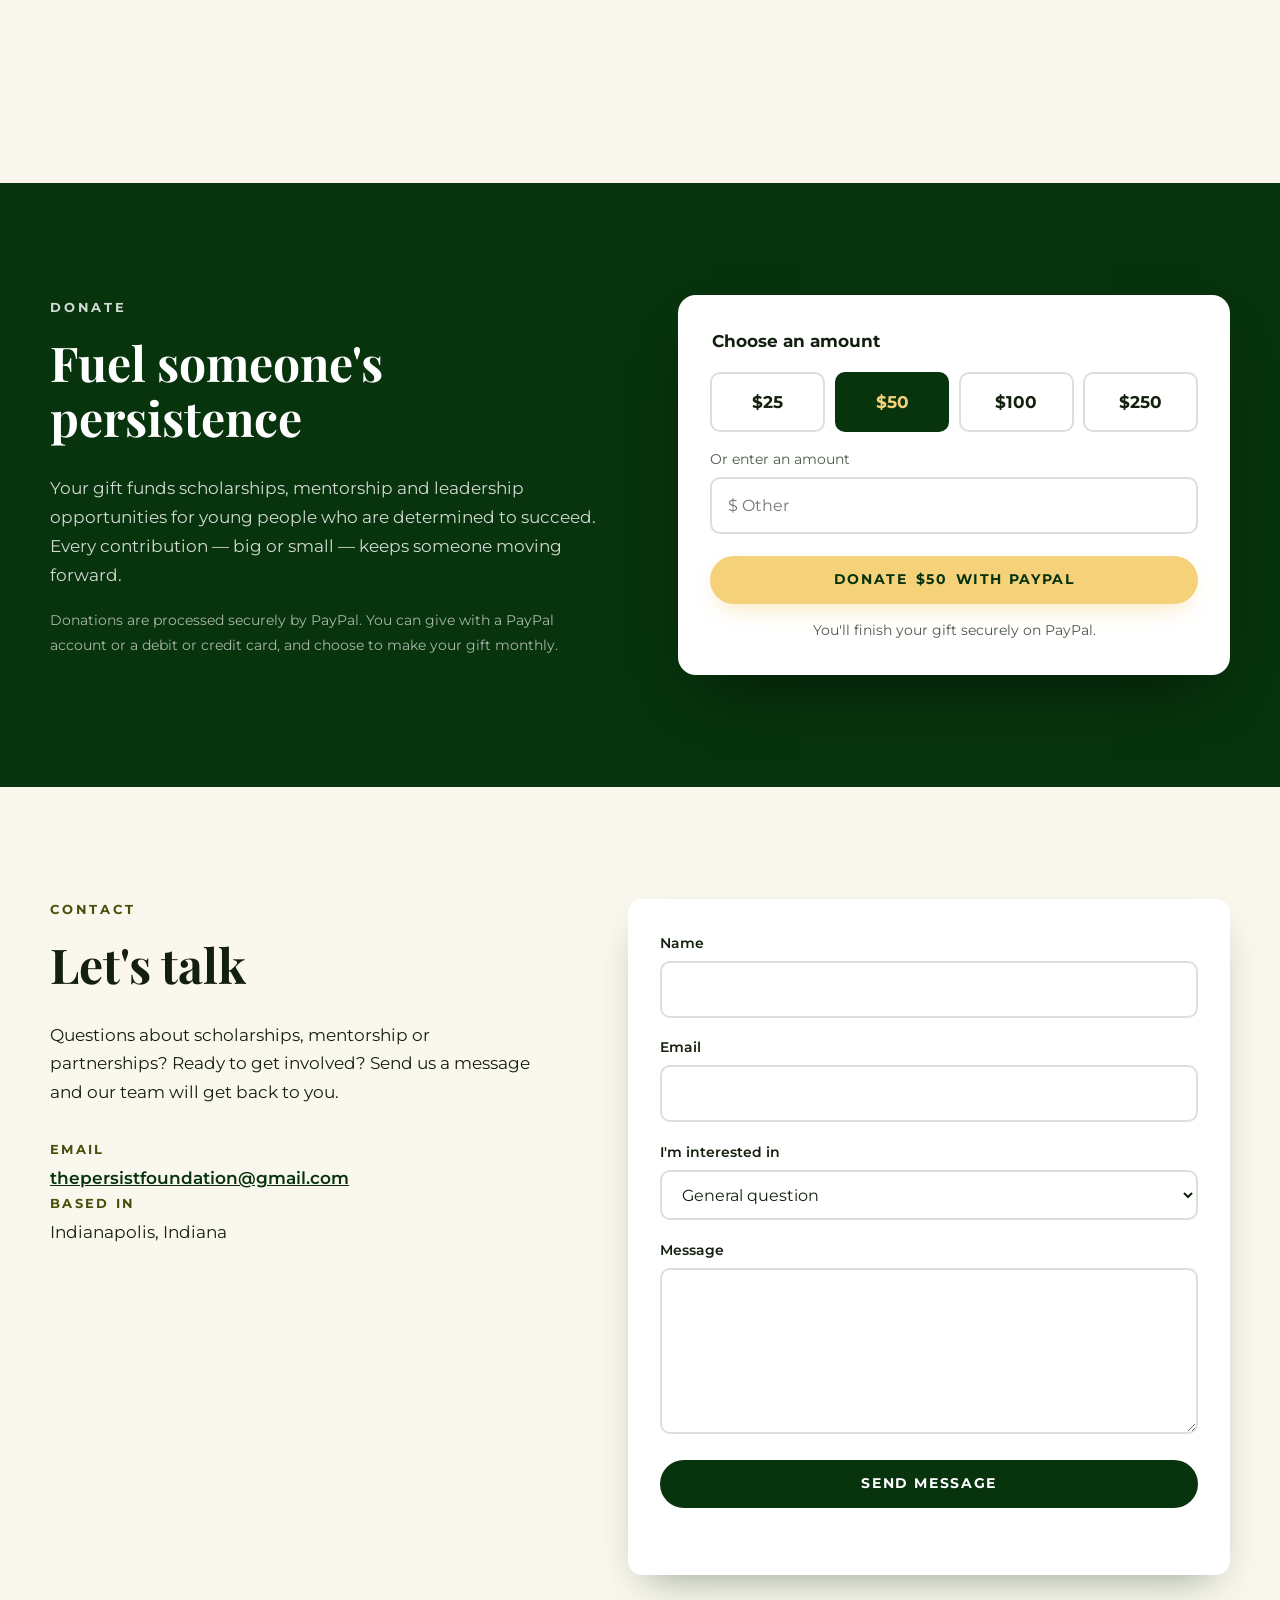
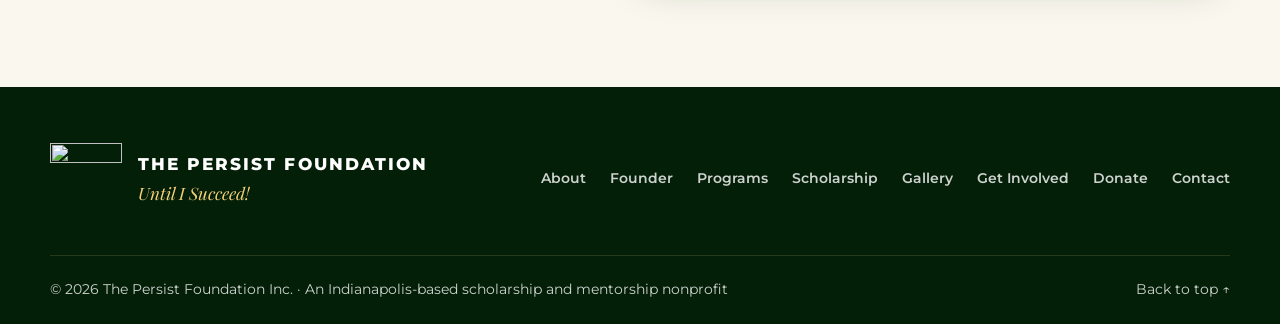
==== commit 321e1d9d: "Add Public Speaking Workshop & Mentoring album to the gallery Three photos from the Find Your Voice " ====
--- a/index.html
+++ b/index.html
@@ -147,6 +147,32 @@
         </div>
         <div class="album">
           <div class="album-head reveal">
+            <h3>Public Speaking Workshop &amp; Mentoring</h3>
+            <p>“Find Your Voice: I Will Persist Until I Succeed” · A Persist Foundation workshop with the Indy East Promise Neighborhood Youth Advisory Board, plus mentoring in the community.</p>
+          </div>
+          <div class="gallery">
+            <figure class="g-item g-feature reveal">
+              <button type="button" class="g-open" aria-label="Enlarge photo: Celebrating a breakthrough at the “Find Your Voice” workshop">
+                <img src="assets/gallery/workshop-celebration.jpg" alt="Donald Val raises a student’s arm in celebration during the Find Your Voice workshop as other students cheer" width="1600" height="900" loading="lazy">
+              </button>
+              <figcaption>Celebrating a breakthrough at the “Find Your Voice” workshop</figcaption>
+            </figure>
+            <figure class="g-item g-half reveal">
+              <button type="button" class="g-open" aria-label="Enlarge photo: Donald Val leading the “Find Your Voice” public speaking workshop">
+                <img src="assets/gallery/workshop-find-your-voice.jpg" alt="Donald Val coaches two students in front of a screen reading Find Your Voice: I will persist until I succeed, with Mr. Val, Persist Foundation" width="1600" height="900" loading="lazy">
+              </button>
+              <figcaption>Donald Val leading the “Find Your Voice” public speaking workshop</figcaption>
+            </figure>
+            <figure class="g-item g-half reveal">
+              <button type="button" class="g-open" aria-label="Enlarge photo: Mentoring conversations at a community art exhibition">
+                <img src="assets/gallery/mentoring-art-event.jpg" alt="Donald Val listens as two young men talk during a community art exhibition" width="1600" height="1200" loading="lazy">
+              </button>
+              <figcaption>Mentoring conversations at a community art exhibition</figcaption>
+            </figure>
+          </div>
+        </div>
+        <div class="album">
+          <div class="album-head reveal">
             <h3>Scholarship presentation</h3>
             <p>May 15, 2026 · A $1,000 scholarship presented to a KIPP Indy Class of 2026 graduate.</p>
           </div>
--- a/styles.css
+++ b/styles.css
@@ -302,6 +302,7 @@
 .gallery { display: grid; grid-template-columns: repeat(4, 1fr); grid-auto-rows: 230px; gap: .9rem; }
 .g-item { margin: 0; position: relative; border-radius: var(--radius); overflow: hidden; background: var(--green-900); }
 .g-feature { grid-column: span 2; grid-row: span 2; }
+.g-half { grid-column: span 2; }
 .g-open { display: block; width: 100%; height: 100%; padding: 0; border: 0; cursor: zoom-in; background: none; }
 .g-open img { width: 100%; height: 100%; object-fit: cover; object-position: center 25%; transition: transform .5s ease; }
 .g-item:hover img { transform: scale(1.04); }
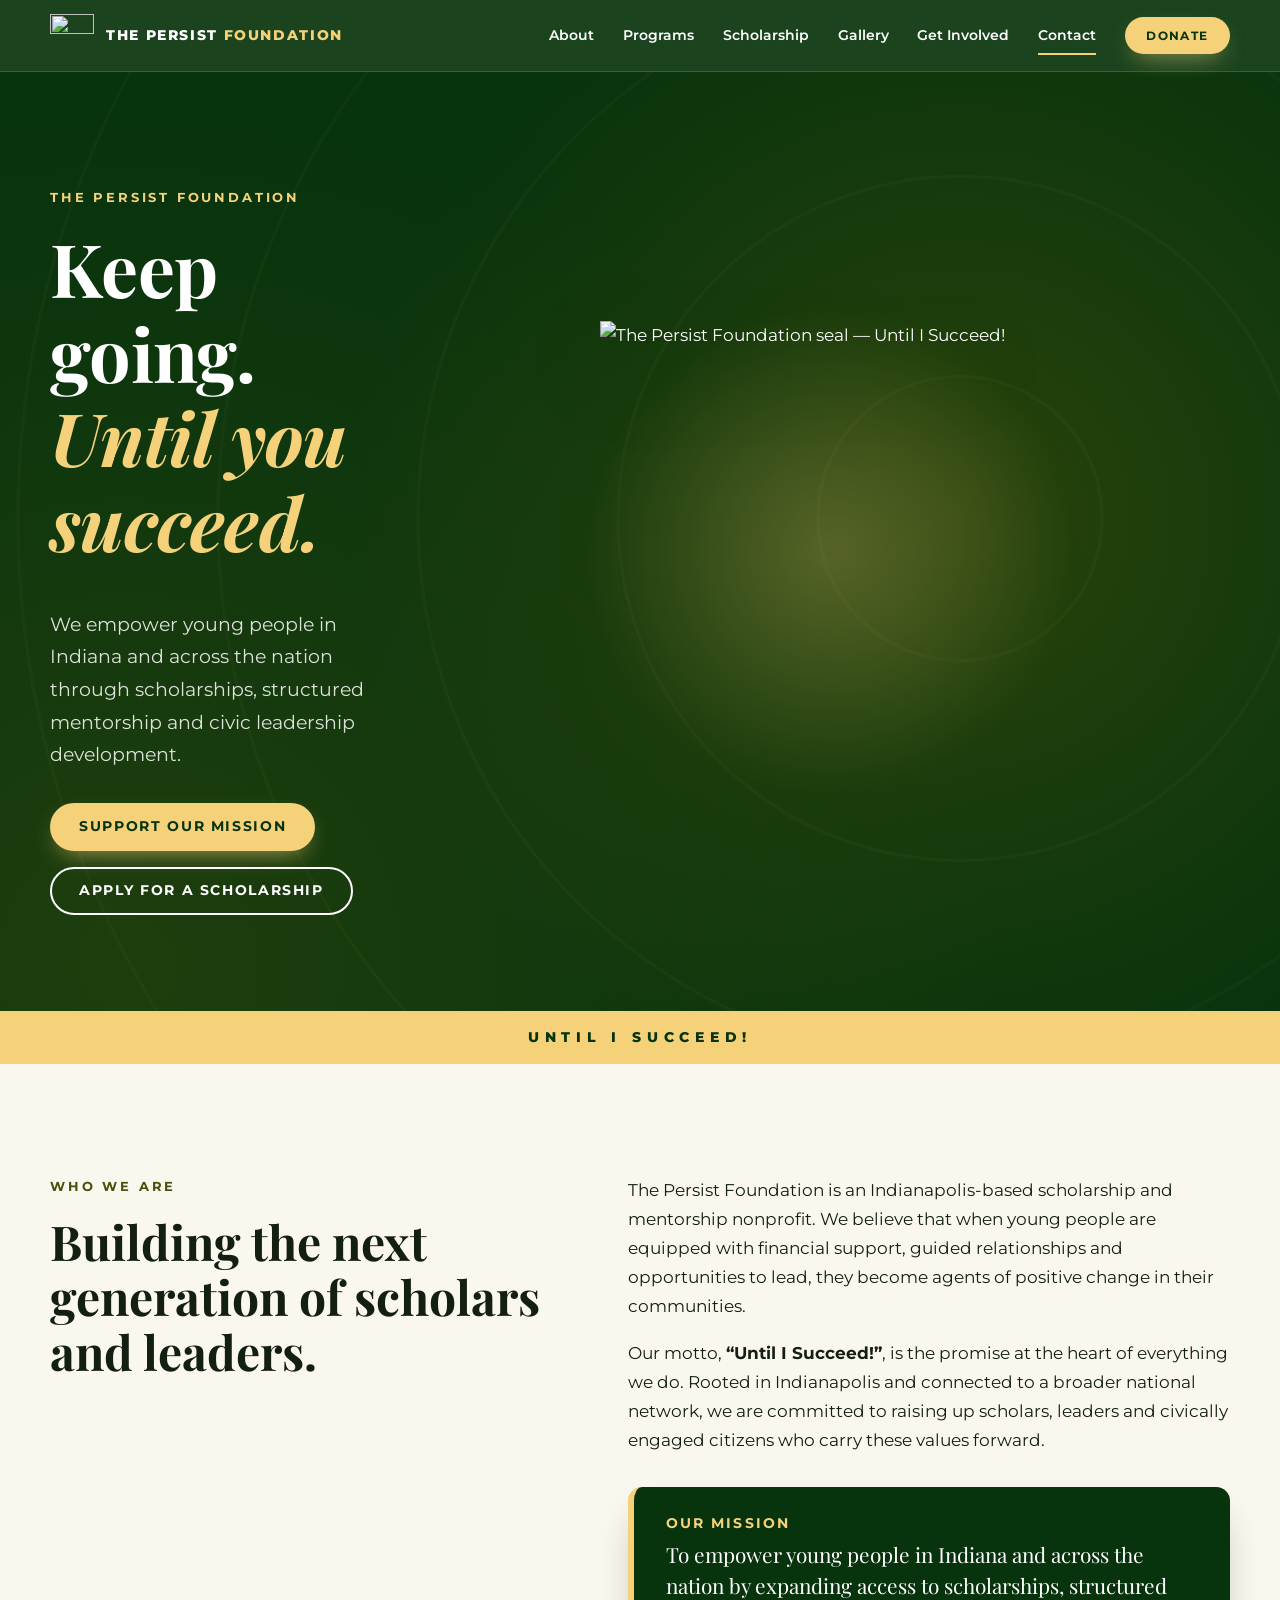
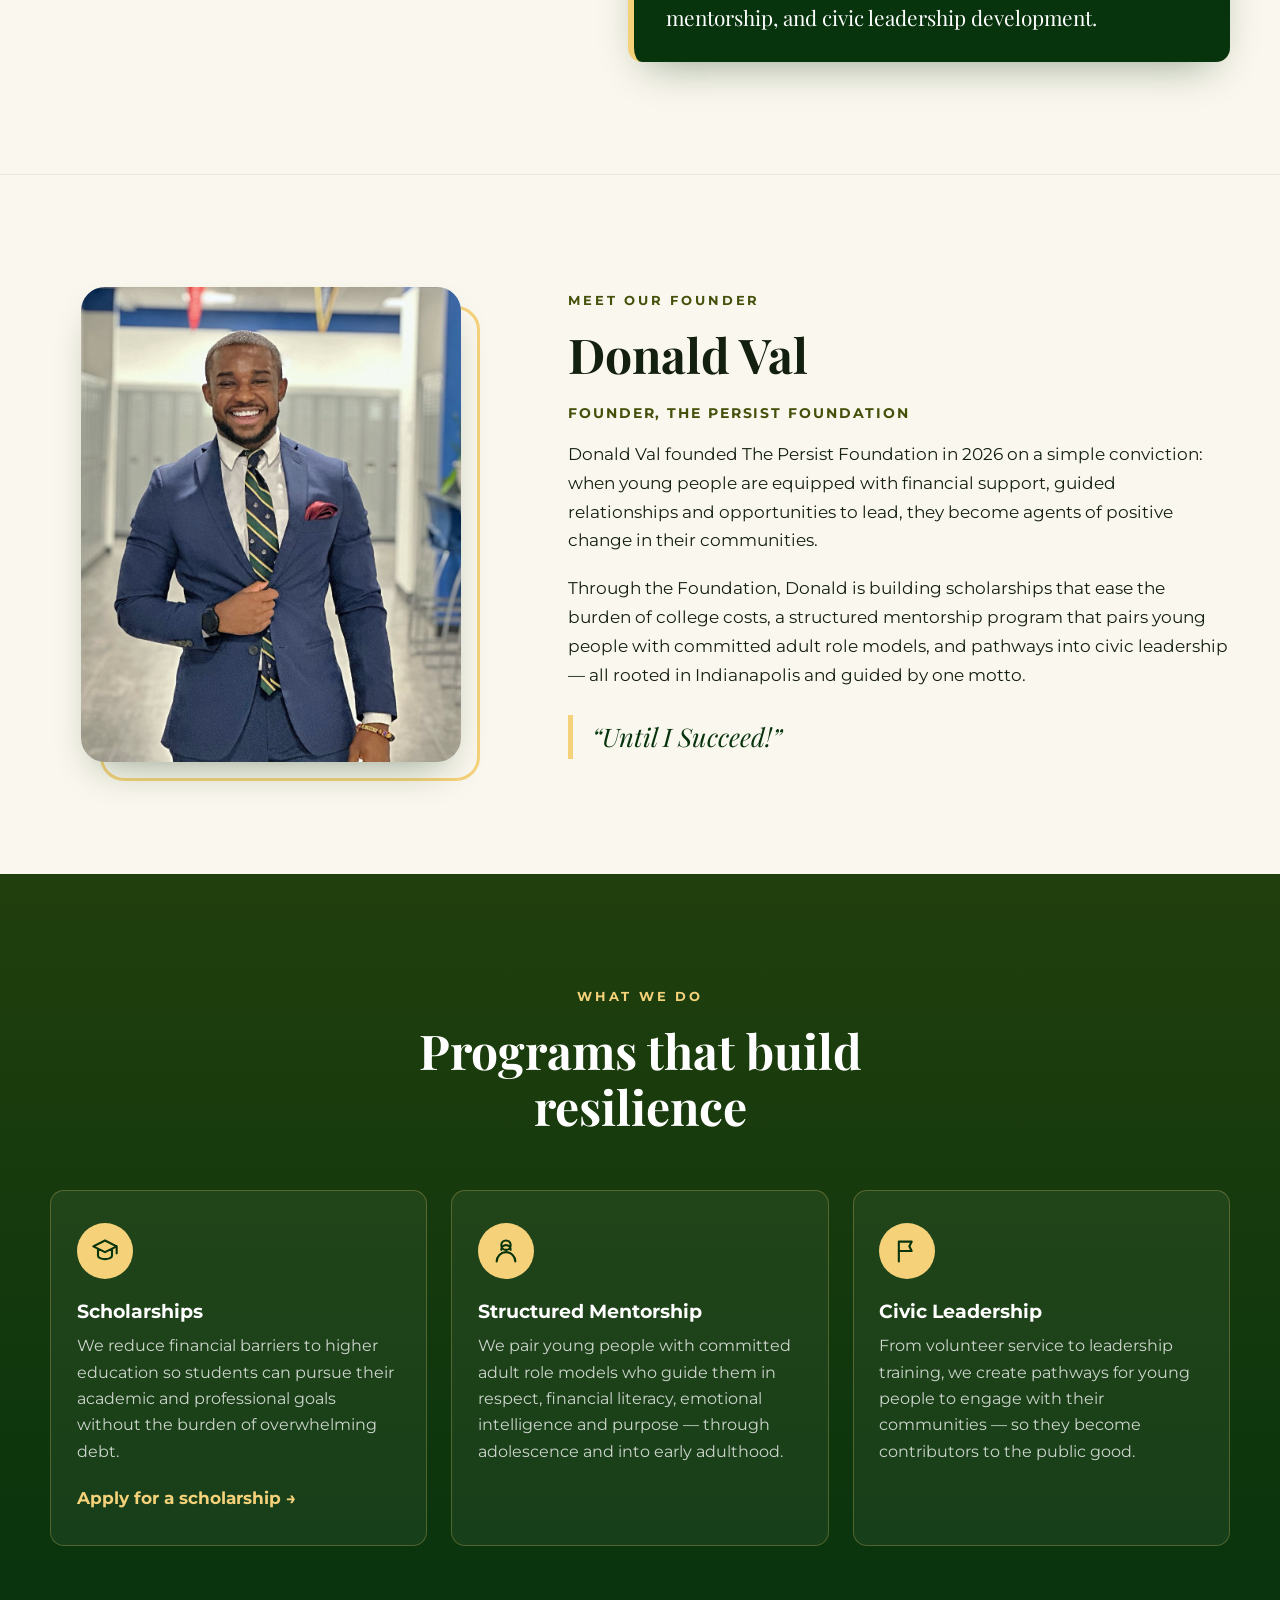
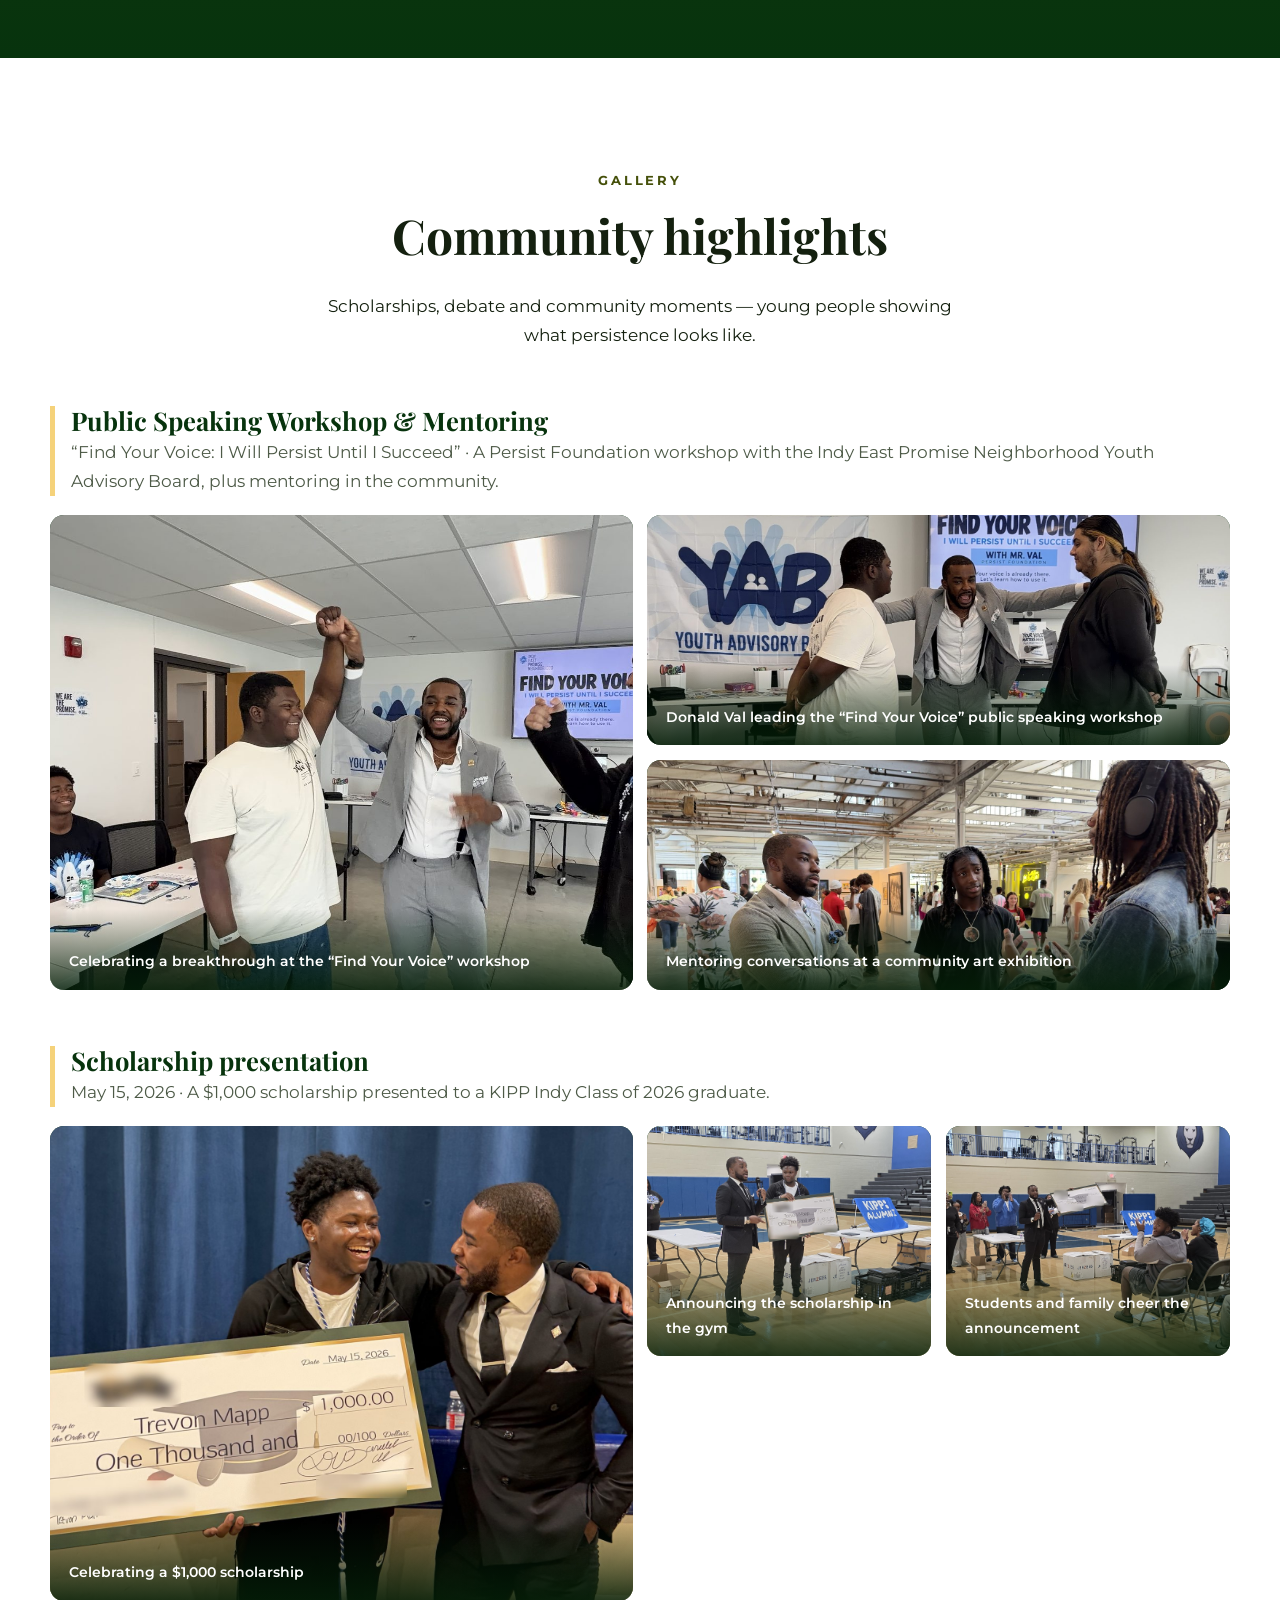
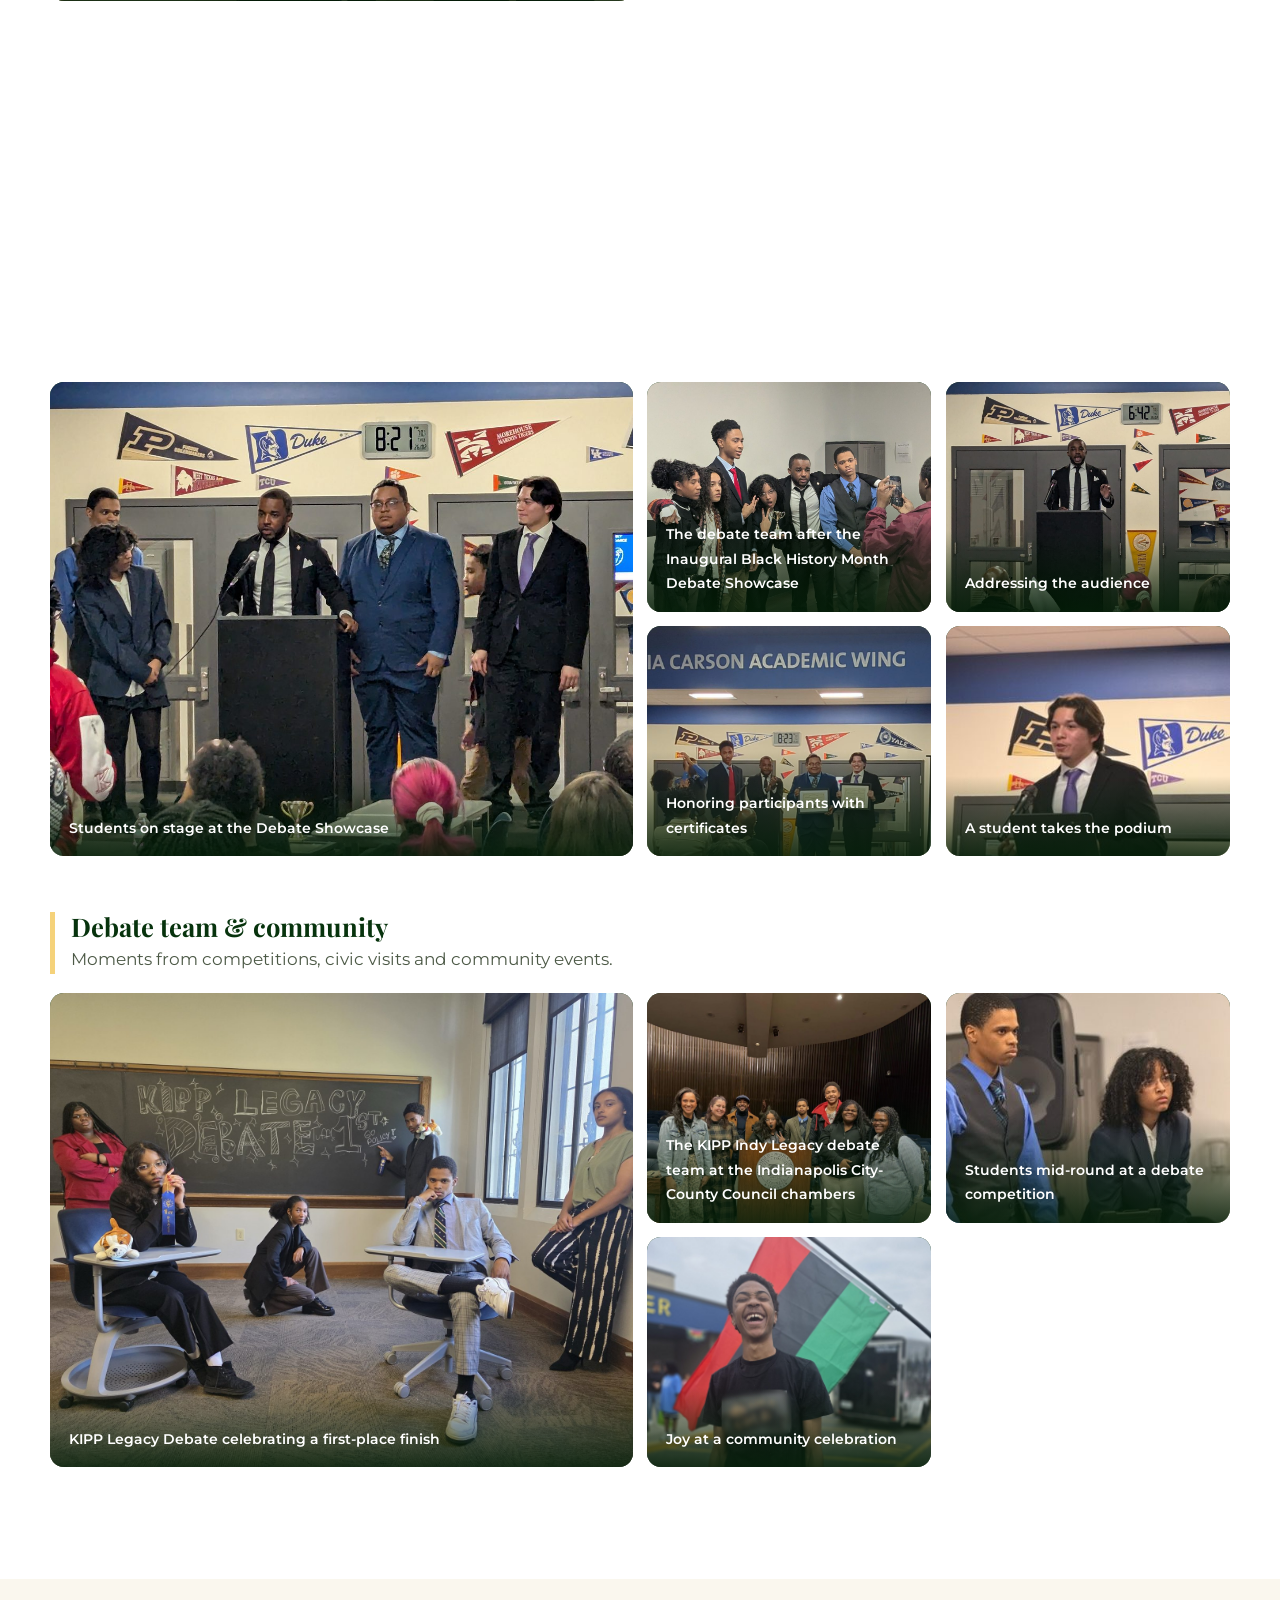
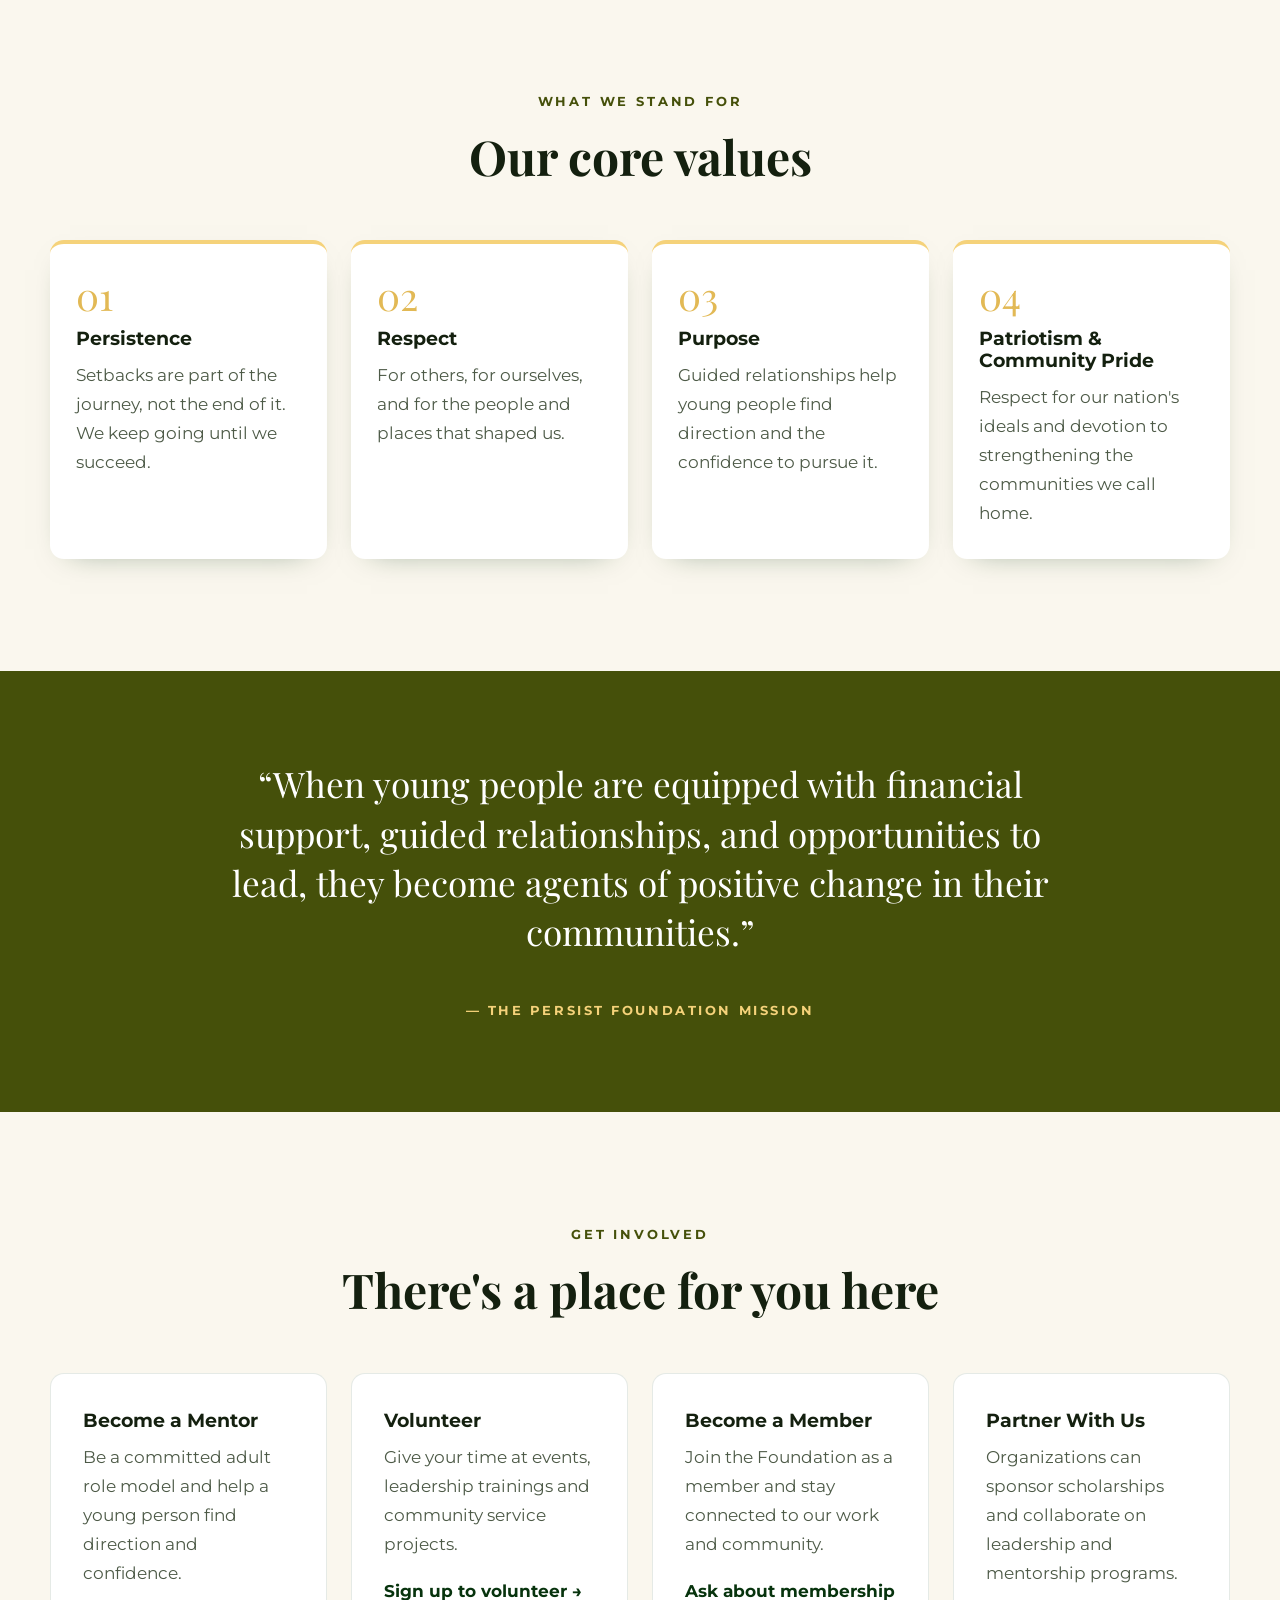
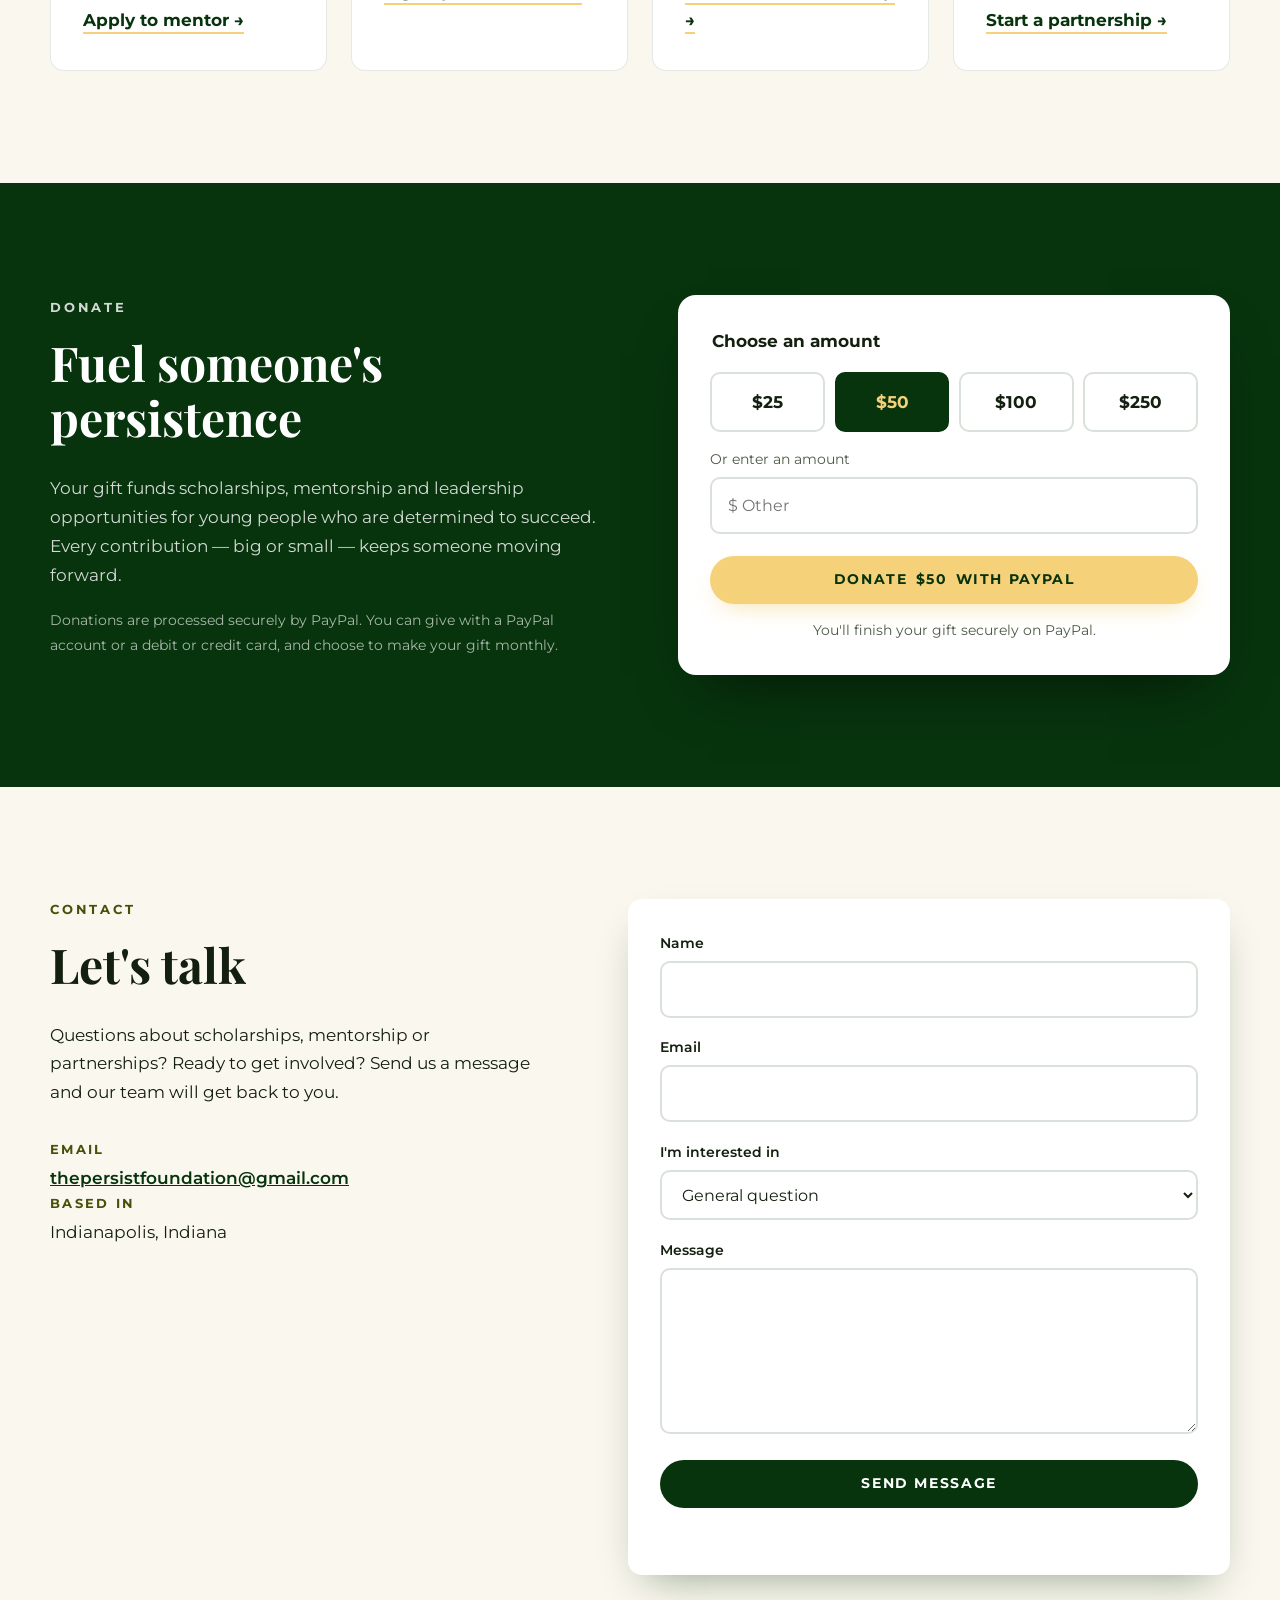
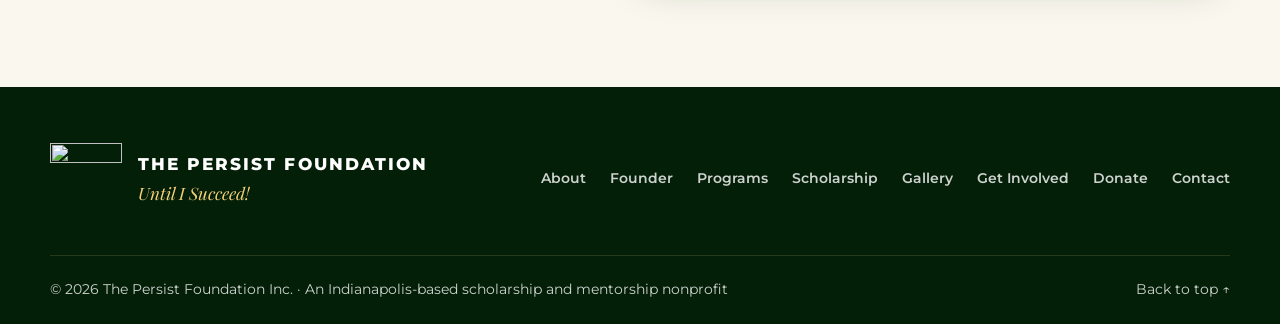
==== commit 9de9c4d8: "Connect custom domain thepersistfoundation.org Adds the CNAME file for GitHub Pages and switches lin" ====
--- a/index.html
+++ b/index.html
@@ -9,8 +9,8 @@
 
   <meta property="og:title" content="The Persist Foundation">
   <meta property="og:description" content="Until I Succeed! Scholarships, mentorship and civic leadership for young people in Indiana and across the nation.">
-  <meta property="og:image" content="https://thepersistfoundation.github.io/assets/og-image.jpg">
-  <meta property="og:url" content="https://thepersistfoundation.github.io/">
+  <meta property="og:image" content="https://thepersistfoundation.org/assets/og-image.jpg">
+  <meta property="og:url" content="https://thepersistfoundation.org/">
   <meta property="og:type" content="website">
 
   <link rel="icon" type="image/png" href="assets/favicon.png">
